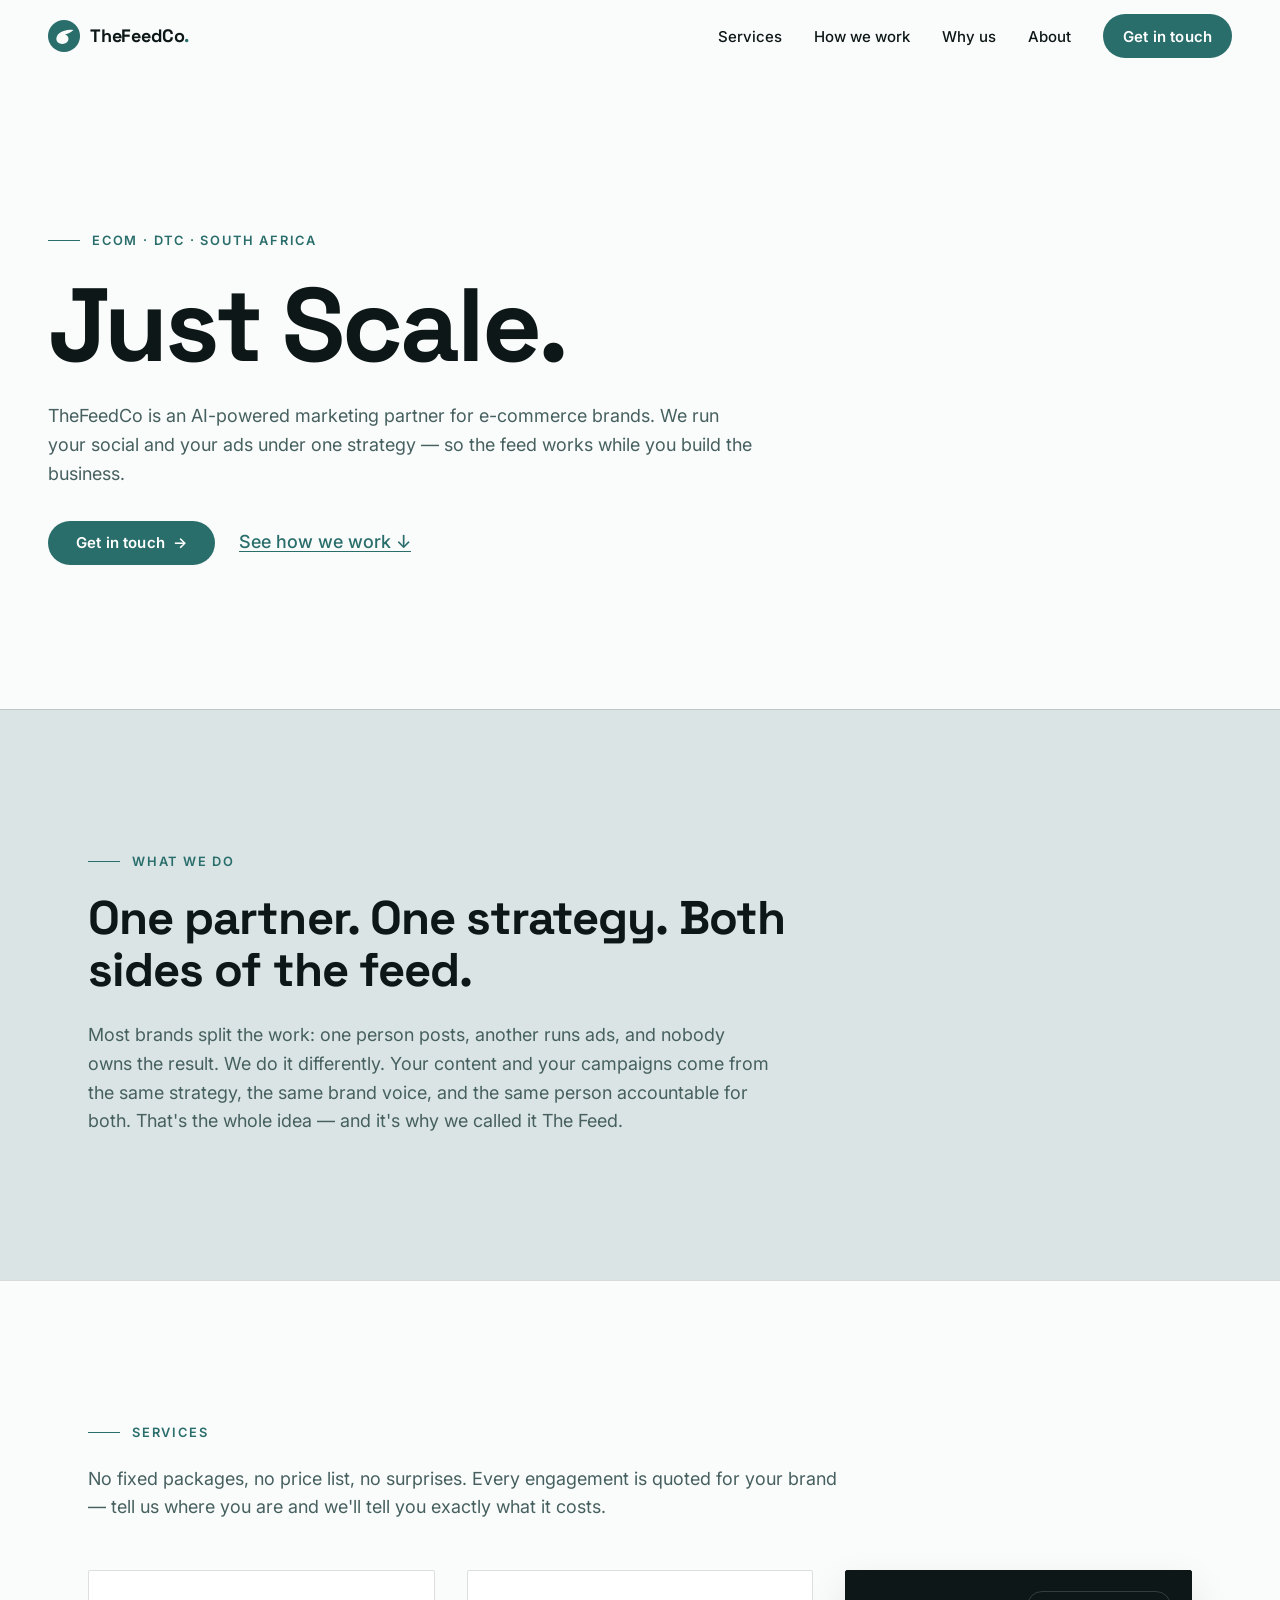
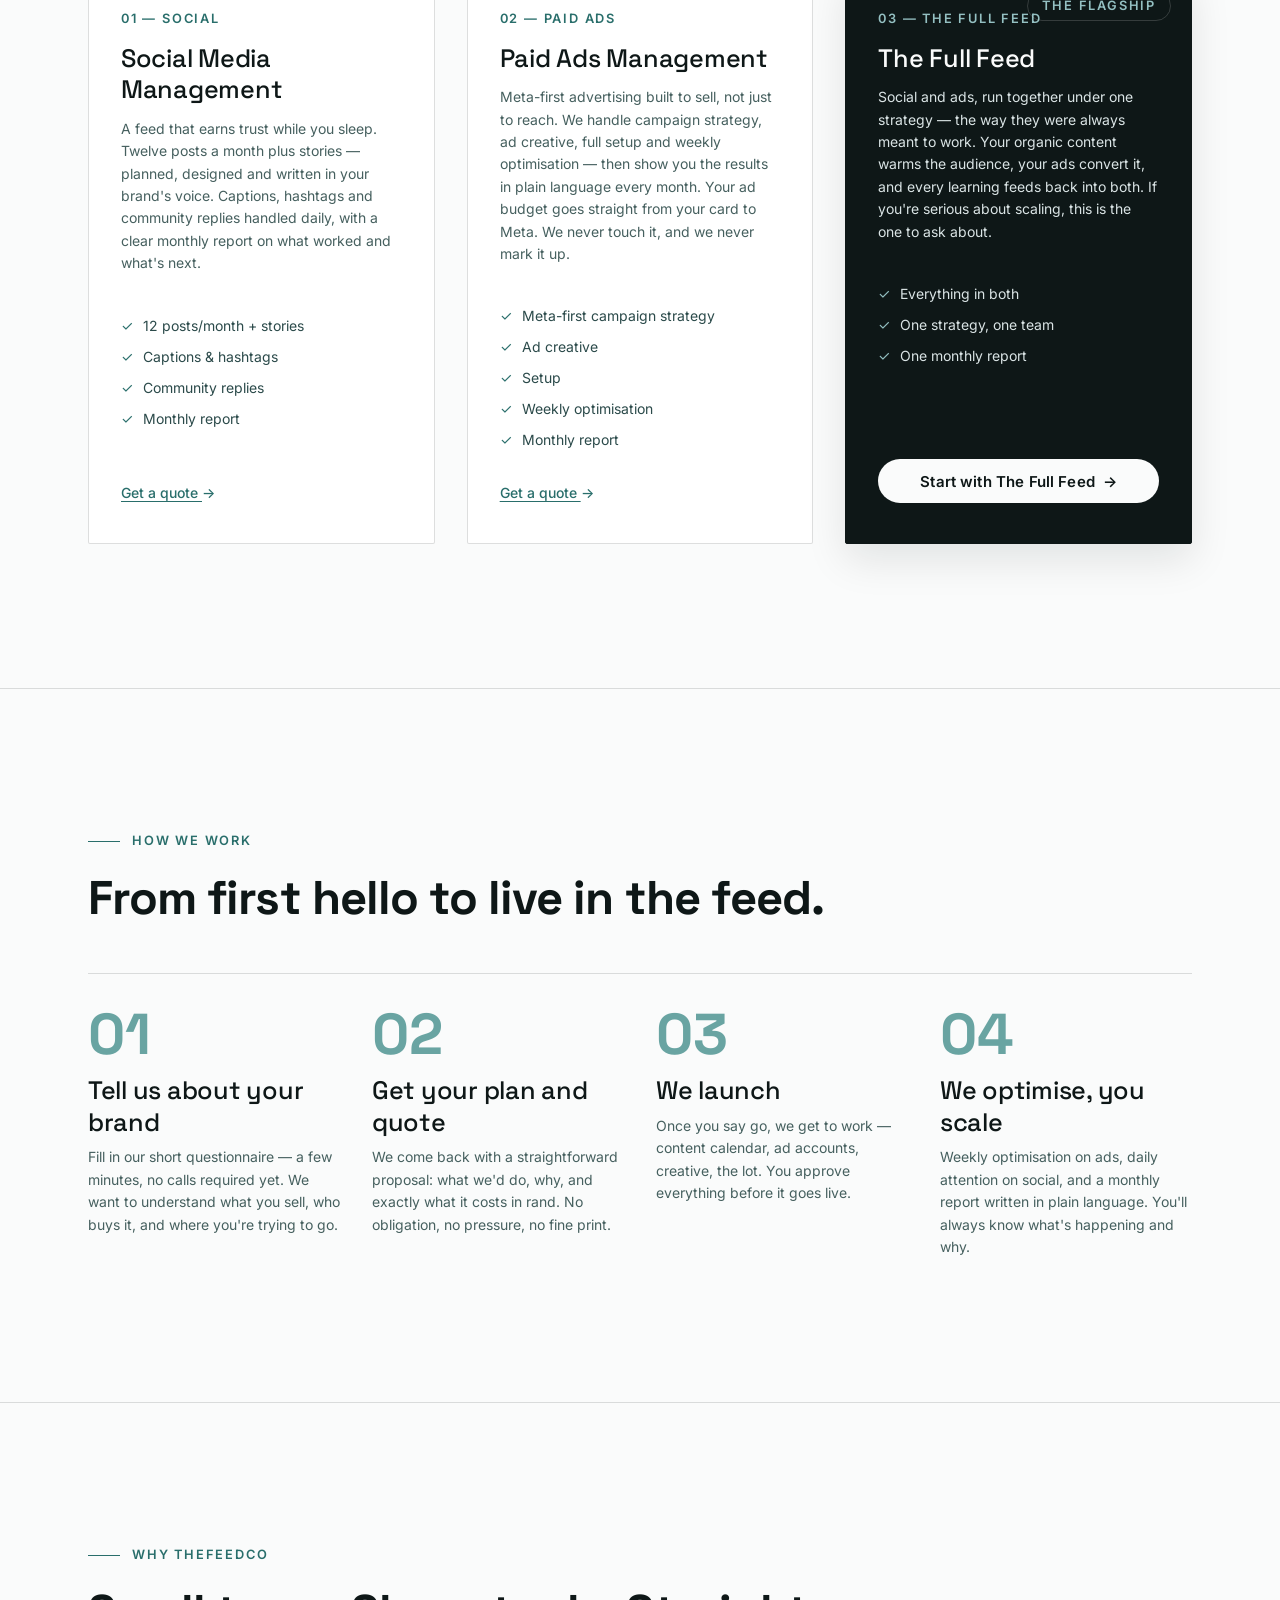
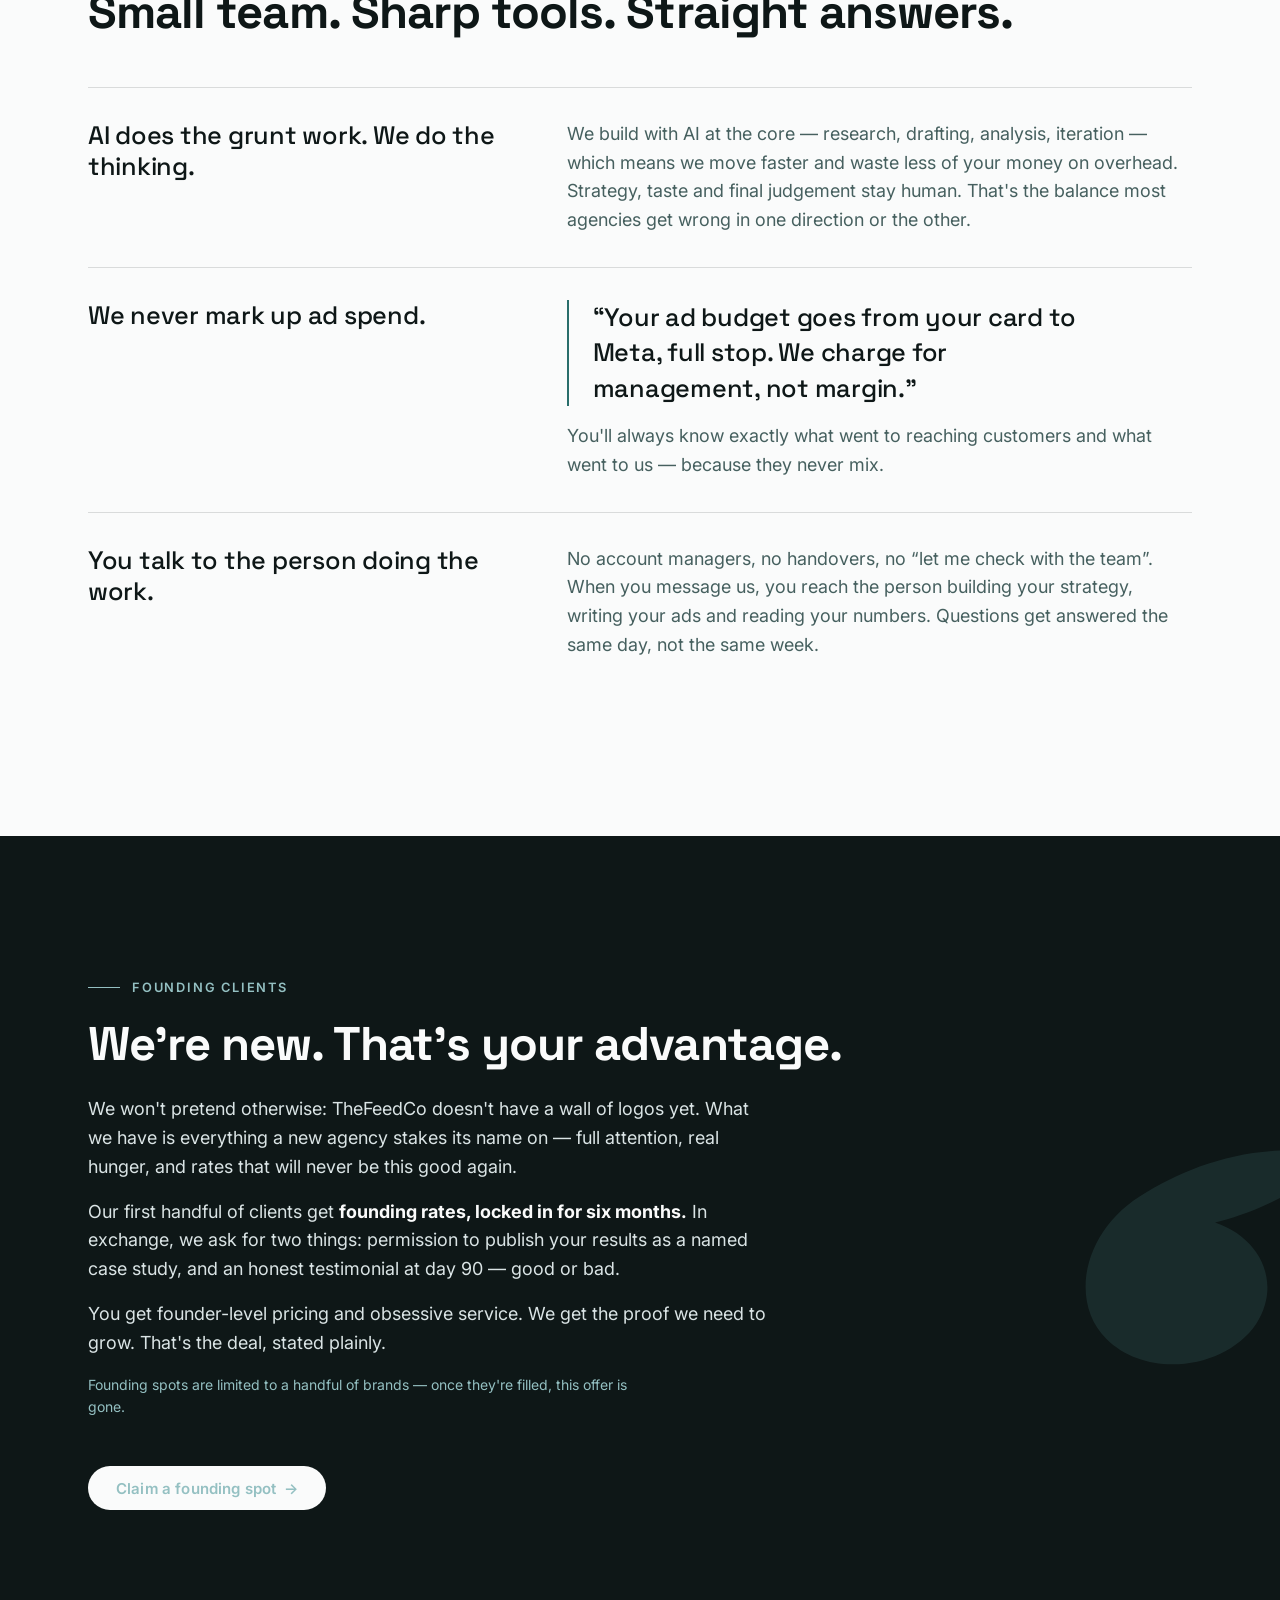
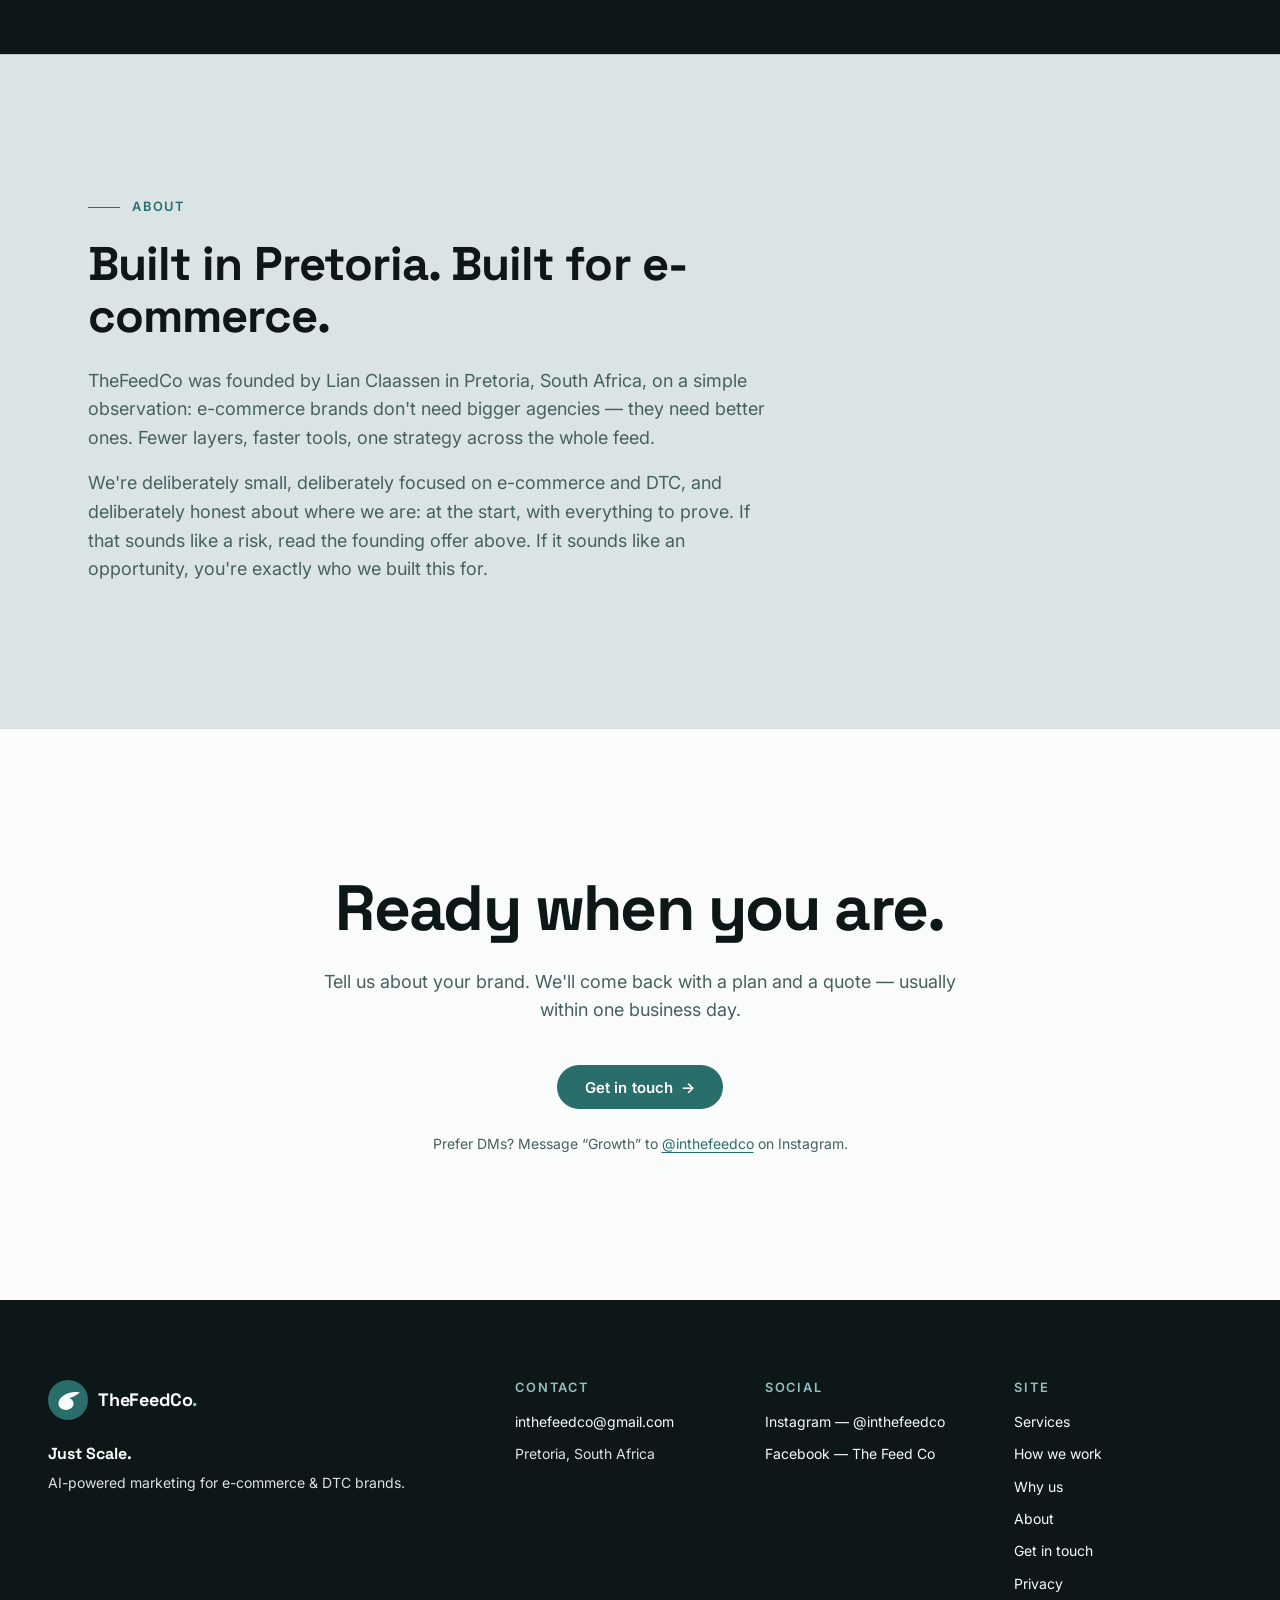
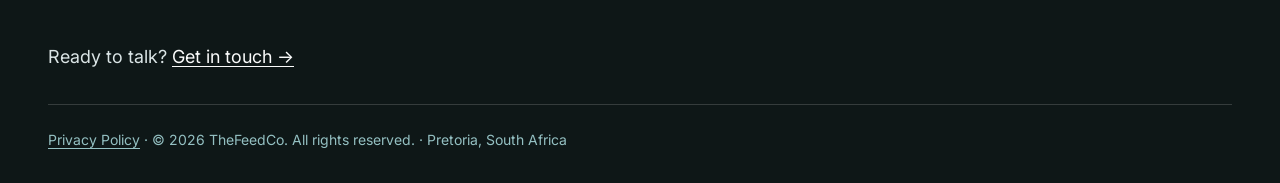
==== index.html @ bce1aed3 "TheFeedCo agency website — initial launch Static site for inthefeedco.com: home, get-in-touch questi" ====
<!DOCTYPE html>
<html lang="en" class="no-js">
<head>
  <meta charset="utf-8">
  <meta name="viewport" content="width=device-width, initial-scale=1">
  <script>document.documentElement.className = document.documentElement.className.replace('no-js', 'js');</script>
  <title>TheFeedCo. — AI-Powered Marketing for E-commerce Brands | Pretoria</title>
  <meta name="description" content="TheFeedCo runs social media and Meta ads for e-commerce and DTC brands, under one strategy. No ad-spend markups, ever. Based in Pretoria, South Africa.">
  <link rel="canonical" href="https://inthefeedco.com/">
  <meta property="og:type" content="website">
  <meta property="og:site_name" content="TheFeedCo.">
  <meta property="og:title" content="TheFeedCo. — AI-Powered Marketing for E-commerce Brands | Pretoria">
  <meta property="og:description" content="TheFeedCo runs social media and Meta ads for e-commerce and DTC brands, under one strategy. No ad-spend markups, ever. Based in Pretoria, South Africa.">
  <meta property="og:url" content="https://inthefeedco.com/">
  <meta name="twitter:card" content="summary">
  <meta name="twitter:title" content="TheFeedCo. — AI-Powered Marketing for E-commerce Brands | Pretoria">
  <meta name="twitter:description" content="TheFeedCo runs social media and Meta ads for e-commerce and DTC brands, under one strategy. No ad-spend markups, ever. Based in Pretoria, South Africa.">
  <meta name="theme-color" content="#296e6b">
  <link rel="icon" type="image/svg+xml" href="./assets/favicon.svg">
  <link rel="preconnect" href="https://fonts.googleapis.com">
  <link rel="preconnect" href="https://fonts.gstatic.com" crossorigin>
  <link href="https://fonts.googleapis.com/css2?family=Inter:wght@400;500;600&family=Space+Grotesk:wght@500;700&display=swap" rel="stylesheet">
  <link rel="stylesheet" href="./styles.css">
  <script src="./script.js" defer></script>
  <script type="application/ld+json">
  {
    "@context": "https://schema.org",
    "@type": "Organization",
    "name": "TheFeedCo",
    "url": "https://inthefeedco.com/",
    "email": "inthefeedco@gmail.com",
    "logo": "https://inthefeedco.com/assets/logo.svg",
    "sameAs": [
      "https://instagram.com/inthefeedco",
      "https://www.facebook.com/profile.php?id=61591330331668"
    ],
    "address": {
      "@type": "PostalAddress",
      "addressLocality": "Pretoria",
      "addressCountry": "ZA"
    }
  }
  </script>
</head>
<body>
  <a class="skip-link" href="#main">Skip to content</a>

  <header class="site-header">
    <div class="container-wide nav-inner">
      <a class="logo-lockup" href="./index.html" aria-label="TheFeedCo. — home">
        <svg class="logo-mark" width="32" height="32" viewBox="0 0 64 64"
             xmlns="http://www.w3.org/2000/svg" role="img" aria-label="TheFeedCo logo">
          <circle cx="32" cy="32" r="32" fill="#296e6b"/>
          <path fill="#fafbfb" d="M24 25.5
            C31 21.1 40 18 51 20
            C44 26 38 28 34 29
            C40 31 43 37 39.5 42.5
            C35.5 48.5 25 50 19.5 44.5
            C14.5 39.5 16.5 30.2 24 25.5 Z"/>
        </svg>
        <span class="logo-word">TheFeedCo<span class="logo-dot">.</span></span>
      </a>
      <nav class="site-nav" aria-label="Primary">
        <ul class="nav-links">
          <li><a href="#services">Services</a></li>
          <li><a href="#how-we-work">How we work</a></li>
          <li><a href="#why-us">Why us</a></li>
          <li><a href="#about">About</a></li>
        </ul>
        <a class="btn btn--primary btn--sm nav-cta" href="./get-in-touch.html">Get in touch</a>
        <button class="nav-toggle" type="button" aria-expanded="false" aria-controls="mobile-menu" aria-label="Open menu">
          <span class="nav-toggle-bar"></span>
          <span class="nav-toggle-bar"></span>
        </button>
      </nav>
    </div>
  </header>

  <div class="mobile-menu" id="mobile-menu" hidden>
    <div class="menu-top">
      <a class="logo-lockup" href="./index.html" aria-label="TheFeedCo. — home">
        <svg class="logo-mark" width="32" height="32" viewBox="0 0 64 64" xmlns="http://www.w3.org/2000/svg" aria-hidden="true" focusable="false">
          <circle cx="32" cy="32" r="32" fill="#296e6b"/>
          <path fill="#fafbfb" d="M24 25.5 C31 21.1 40 18 51 20 C44 26 38 28 34 29 C40 31 43 37 39.5 42.5 C35.5 48.5 25 50 19.5 44.5 C14.5 39.5 16.5 30.2 24 25.5 Z"/>
        </svg>
        <span class="logo-word">TheFeedCo<span class="logo-dot">.</span></span>
      </a>
      <button class="menu-close" type="button" aria-label="Close menu">
        <svg viewBox="0 0 20 20" xmlns="http://www.w3.org/2000/svg" aria-hidden="true" focusable="false">
          <path d="M2 2 L18 18 M18 2 L2 18" stroke="currentColor" stroke-width="1.5" fill="none"/>
        </svg>
      </button>
    </div>
    <ul class="mobile-links">
      <li style="--i:0"><a href="#services">Services</a></li>
      <li style="--i:1"><a href="#how-we-work">How we work</a></li>
      <li style="--i:2"><a href="#why-us">Why us</a></li>
      <li style="--i:3"><a href="#about">About</a></li>
    </ul>
    <a class="btn btn--primary" href="./get-in-touch.html">Get in touch</a>
  </div>

  <main id="main">

    <!-- 1. Hero -->
    <section class="hero">
      <div class="container-wide">
        <p class="label hero-item" style="--i:0">Ecom &middot; DTC &middot; South Africa</p>
        <h1 class="display hero-item" style="--i:1">Just Scale.</h1>
        <p class="hero-sub hero-item" style="--i:2">TheFeedCo is an AI-powered marketing partner for e-commerce brands. We run your social and your ads under one strategy — so the feed works while you build the business.</p>
        <div class="hero-cta hero-item" style="--i:3">
          <a class="btn btn--primary" href="./get-in-touch.html">Get in touch <span class="btn-arrow" aria-hidden="true">→</span></a>
          <a class="hero-secondary" href="#how-we-work">See how we work ↓</a>
        </div>
      </div>
    </section>

    <!-- 2. What we do -->
    <section class="section section--tint" id="what-we-do">
      <div class="container">
        <div class="narrow reveal">
          <p class="label">What we do</p>
          <h2>One partner. One strategy. Both sides of the feed.</h2>
          <p class="section-lede">Most brands split the work: one person posts, another runs ads, and nobody owns the result. We do it differently. Your content and your campaigns come from the same strategy, the same brand voice, and the same person accountable for both. That's the whole idea — and it's why we called it The Feed.</p>
        </div>
      </div>
    </section>

    <!-- 3. Services -->
    <section class="section" id="services">
      <div class="container">
        <div class="reveal">
          <p class="label">Services</p>
          <h2 class="visually-hidden">Services</h2>
          <p class="section-lede narrow">No fixed packages, no price list, no surprises. Every engagement is quoted for your brand — tell us where you are and we'll tell you exactly what it costs.</p>
        </div>
        <div class="cards">
          <article class="card reveal" style="--i:0">
            <p class="card-index">01 — Social</p>
            <h3>Social Media Management</h3>
            <p class="card-body">A feed that earns trust while you sleep. Twelve posts a month plus stories — planned, designed and written in your brand's voice. Captions, hashtags and community replies handled daily, with a clear monthly report on what worked and what's next.</p>
            <ul class="card-list">
              <li>12 posts/month + stories</li>
              <li>Captions &amp; hashtags</li>
              <li>Community replies</li>
              <li>Monthly report</li>
            </ul>
            <a class="card-link" href="./get-in-touch.html">Get a quote <span class="btn-arrow" aria-hidden="true">→</span></a>
          </article>

          <article class="card reveal" style="--i:1">
            <p class="card-index">02 — Paid Ads</p>
            <h3>Paid Ads Management</h3>
            <p class="card-body">Meta-first advertising built to sell, not just to reach. We handle campaign strategy, ad creative, full setup and weekly optimisation — then show you the results in plain language every month. Your ad budget goes straight from your card to Meta. We never touch it, and we never mark it up.</p>
            <ul class="card-list">
              <li>Meta-first campaign strategy</li>
              <li>Ad creative</li>
              <li>Setup</li>
              <li>Weekly optimisation</li>
              <li>Monthly report</li>
            </ul>
            <a class="card-link" href="./get-in-touch.html">Get a quote <span class="btn-arrow" aria-hidden="true">→</span></a>
          </article>

          <article class="card card--flagship reveal" style="--i:2">
            <p class="card-tag">The Flagship</p>
            <p class="card-index">03 — The Full Feed</p>
            <h3>The Full Feed</h3>
            <p class="card-body">Social and ads, run together under one strategy — the way they were always meant to work. Your organic content warms the audience, your ads convert it, and every learning feeds back into both. If you're serious about scaling, this is the one to ask about.</p>
            <ul class="card-list">
              <li>Everything in both</li>
              <li>One strategy, one team</li>
              <li>One monthly report</li>
            </ul>
            <a class="btn btn--on-dark" href="./get-in-touch.html">Start with The Full Feed <span class="btn-arrow" aria-hidden="true">→</span></a>
          </article>
        </div>
      </div>
    </section>

    <!-- 4. How we work -->
    <section class="section" id="how-we-work">
      <div class="container">
        <div class="reveal">
          <p class="label">How we work</p>
          <h2>From first hello to live in the feed.</h2>
        </div>
        <div class="steps">
          <div class="step reveal" style="--i:0">
            <p class="step-num" aria-hidden="true">01</p>
            <h3>Tell us about your brand</h3>
            <p>Fill in our short questionnaire — a few minutes, no calls required yet. We want to understand what you sell, who buys it, and where you're trying to go.</p>
          </div>
          <div class="step reveal" style="--i:1">
            <p class="step-num" aria-hidden="true">02</p>
            <h3>Get your plan and quote</h3>
            <p>We come back with a straightforward proposal: what we'd do, why, and exactly what it costs in rand. No obligation, no pressure, no fine print.</p>
          </div>
          <div class="step reveal" style="--i:2">
            <p class="step-num" aria-hidden="true">03</p>
            <h3>We launch</h3>
            <p>Once you say go, we get to work — content calendar, ad accounts, creative, the lot. You approve everything before it goes live.</p>
          </div>
          <div class="step reveal" style="--i:3">
            <p class="step-num" aria-hidden="true">04</p>
            <h3>We optimise, you scale</h3>
            <p>Weekly optimisation on ads, daily attention on social, and a monthly report written in plain language. You'll always know what's happening and why.</p>
          </div>
        </div>
      </div>
    </section>

    <!-- 5. Why us -->
    <section class="section" id="why-us">
      <div class="container">
        <div class="reveal">
          <p class="label">Why TheFeedCo</p>
          <h2>Small team. Sharp tools. Straight answers.</h2>
        </div>
        <div class="why-rows">
          <div class="why-row reveal">
            <h3>AI does the grunt work. We do the thinking.</h3>
            <div class="why-copy">
              <p>We build with AI at the core — research, drafting, analysis, iteration — which means we move faster and waste less of your money on overhead. Strategy, taste and final judgement stay human. That's the balance most agencies get wrong in one direction or the other.</p>
            </div>
          </div>
          <div class="why-row reveal">
            <h3>We never mark up ad spend.</h3>
            <div class="why-copy">
              <blockquote class="pledge">&ldquo;Your ad budget goes from your card to Meta, full stop. We charge for management, not margin.&rdquo;</blockquote>
              <p>You'll always know exactly what went to reaching customers and what went to us — because they never mix.</p>
            </div>
          </div>
          <div class="why-row reveal">
            <h3>You talk to the person doing the work.</h3>
            <div class="why-copy">
              <p>No account managers, no handovers, no &ldquo;let me check with the team&rdquo;. When you message us, you reach the person building your strategy, writing your ads and reading your numbers. Questions get answered the same day, not the same week.</p>
            </div>
          </div>
        </div>
      </div>
    </section>

    <!-- 6. Founding-client offer -->
    <section class="section section--dark offer" id="offer">
      <svg class="offer-blob" viewBox="0 0 64 64" xmlns="http://www.w3.org/2000/svg" aria-hidden="true" focusable="false">
        <path fill="#2b4a4a" d="M24 25.5 C31 21.1 40 18 51 20 C44 26 38 28 34 29 C40 31 43 37 39.5 42.5 C35.5 48.5 25 50 19.5 44.5 C14.5 39.5 16.5 30.2 24 25.5 Z"/>
      </svg>
      <div class="container offer-inner">
        <div class="narrow reveal">
          <p class="label">Founding clients</p>
          <h2>We're new. That's your advantage.</h2>
          <p>We won't pretend otherwise: TheFeedCo doesn't have a wall of logos yet. What we have is everything a new agency stakes its name on — full attention, real hunger, and rates that will never be this good again.</p>
          <p>Our first handful of clients get <strong>founding rates, locked in for six months.</strong> In exchange, we ask for two things: permission to publish your results as a named case study, and an honest testimonial at day 90 — good or bad.</p>
          <p>You get founder-level pricing and obsessive service. We get the proof we need to grow. That's the deal, stated plainly.</p>
          <p class="offer-small">Founding spots are limited to a handful of brands — once they're filled, this offer is gone.</p>
          <a class="btn btn--on-dark" href="./get-in-touch.html">Claim a founding spot <span class="btn-arrow" aria-hidden="true">→</span></a>
        </div>
      </div>
    </section>

    <!-- 7. About -->
    <section class="section section--tint" id="about">
      <div class="container">
        <div class="narrow reveal">
          <p class="label">About</p>
          <h2>Built in Pretoria. Built for e-commerce.</h2>
          <p class="section-lede">TheFeedCo was founded by Lian Claassen in Pretoria, South Africa, on a simple observation: e-commerce brands don't need bigger agencies — they need better ones. Fewer layers, faster tools, one strategy across the whole feed.</p>
          <p class="section-lede">We're deliberately small, deliberately focused on e-commerce and DTC, and deliberately honest about where we are: at the start, with everything to prove. If that sounds like a risk, read the founding offer above. If it sounds like an opportunity, you're exactly who we built this for.</p>
        </div>
      </div>
    </section>

    <!-- 8. Final CTA -->
    <section class="section final-cta">
      <div class="container reveal">
        <h2>Ready when you are.</h2>
        <p class="section-lede">Tell us about your brand. We'll come back with a plan and a quote — usually within one business day.</p>
        <a class="btn btn--primary" href="./get-in-touch.html">Get in touch <span class="btn-arrow" aria-hidden="true">→</span></a>
        <p class="alt-line">Prefer DMs? Message &ldquo;Growth&rdquo; to <a href="https://instagram.com/inthefeedco" rel="noopener">@inthefeedco</a> on Instagram.</p>
      </div>
    </section>

  </main>

  <!-- 9. Footer -->
  <footer class="site-footer">
    <div class="container-wide">
      <div class="footer-grid">
        <div>
          <a class="logo-lockup" href="./index.html" aria-label="TheFeedCo. — home">
            <svg class="logo-mark" width="40" height="40" viewBox="0 0 64 64" xmlns="http://www.w3.org/2000/svg" aria-hidden="true" focusable="false">
              <circle cx="32" cy="32" r="32" fill="#296e6b"/>
              <path fill="#fafbfb" d="M24 25.5 C31 21.1 40 18 51 20 C44 26 38 28 34 29 C40 31 43 37 39.5 42.5 C35.5 48.5 25 50 19.5 44.5 C14.5 39.5 16.5 30.2 24 25.5 Z"/>
            </svg>
            <span class="logo-word">TheFeedCo<span class="logo-dot">.</span></span>
          </a>
          <p class="footer-tagline">Just Scale.</p>
          <p class="footer-line">AI-powered marketing for e-commerce &amp; DTC brands.</p>
        </div>
        <div>
          <h2 class="footer-heading">Contact</h2>
          <ul>
            <li><a href="mailto:inthefeedco@gmail.com">inthefeedco@gmail.com</a></li>
            <li>Pretoria, South Africa</li>
          </ul>
        </div>
        <div>
          <h2 class="footer-heading">Social</h2>
          <ul>
            <li><a href="https://instagram.com/inthefeedco" rel="noopener" aria-label="TheFeedCo on Instagram — @inthefeedco">Instagram — @inthefeedco</a></li>
            <li><a href="https://www.facebook.com/profile.php?id=61591330331668" rel="noopener" aria-label="TheFeedCo on Facebook — The Feed Co">Facebook — The Feed Co</a></li>
          </ul>
        </div>
        <div>
          <h2 class="footer-heading">Site</h2>
          <ul>
            <li><a href="./index.html#services">Services</a></li>
            <li><a href="./index.html#how-we-work">How we work</a></li>
            <li><a href="./index.html#why-us">Why us</a></li>
            <li><a href="./index.html#about">About</a></li>
            <li><a href="./get-in-touch.html">Get in touch</a></li>
            <li><a href="./privacy.html">Privacy</a></li>
          </ul>
        </div>
      </div>
      <p class="footer-cta">Ready to talk? <a href="./get-in-touch.html">Get in touch →</a></p>
      <div class="footer-bottom">
        <p><a href="./privacy.html">Privacy Policy</a> &middot; © 2026 TheFeedCo. All rights reserved. &middot; Pretoria, South Africa</p>
      </div>
    </div>
  </footer>
</body>
</html>
---- styles.css ----
/* ==========================================================================
   TheFeedCo. — styles.css
   Design system v1.0 — https://inthefeedco.com
   ========================================================================== */

/* ---------- Tokens ---------- */
:root {
  /* Ink & surfaces (teal-tinted neutrals) */
  --ink:        #0e1717;
  --ink-soft:   #2b4a4a;
  --muted:      #46605f;
  --bg:         #fafbfb;
  --bg-tint:    #dae4e5;
  --surface:    #ffffff;

  /* Teal accent ramp */
  --teal-600:   #296e6b;
  --teal-700:   #1f5a57;
  --teal-400:   #69a4a2;   /* decorative only on light */
  --teal-300:   #94c0c2;   /* text accent on dark only */

  /* Lines & feedback */
  --line:       rgba(14, 23, 23, 0.14);
  --line-dark:  rgba(250, 251, 251, 0.16);
  --error:      #b3261e;
  --focus-ring: rgba(41, 110, 107, 0.18);

  /* Fluid type scale */
  --fs-display: clamp(2.75rem, 1.4rem + 6.75vw, 6.5rem);
  --fs-h1:      clamp(2.25rem, 1.5rem + 3.33vw, 4rem);
  --fs-h2:      clamp(1.75rem, 1.35rem + 2vw, 3rem);
  --fs-h3:      clamp(1.25rem, 1.14rem + 0.55vw, 1.625rem);
  --fs-body:    clamp(1rem, 0.955rem + 0.22vw, 1.125rem);
  --fs-small:   clamp(0.8125rem, 0.7875rem + 0.125vw, 0.875rem);
  --fs-label:   clamp(0.6875rem, 0.65rem + 0.19vw, 0.8125rem);

  /* Spacing */
  --space-1: 0.25rem;  --space-2: 0.5rem;  --space-3: 0.75rem;
  --space-4: 1rem;     --space-6: 1.5rem;  --space-8: 2rem;
  --space-12: 3rem;    --space-16: 4rem;   --space-24: 6rem;  --space-32: 8rem;
  --section-pad: clamp(4.5rem, 3rem + 8vw, 9rem);
  --gutter: clamp(1.25rem, 4vw, 3rem);

  /* Radii & shadows */
  --radius-sm: 2px;
  --radius-pill: 999px;
  --shadow-soft: 0 8px 24px rgba(14, 23, 23, 0.06);
  --shadow-lift: 0 16px 40px rgba(14, 23, 23, 0.10);

  --font-display: "Space Grotesk", "Arial Black", sans-serif;
  --font-body: "Inter", "Helvetica Neue", Arial, sans-serif;
}

/* ---------- Base ---------- */
*, *::before, *::after { box-sizing: border-box; }

html {
  scroll-behavior: smooth;
  scroll-padding-top: 88px;
  -webkit-text-size-adjust: 100%;
}

body {
  margin: 0;
  font-family: var(--font-body);
  font-size: var(--fs-body);
  line-height: 1.6;
  color: var(--ink);
  background: var(--bg);
  -webkit-font-smoothing: antialiased;
  overflow-x: hidden; /* belt-and-braces: no body horizontal scroll */
}

main { display: block; }
img, svg { max-width: 100%; }
[hidden] { display: none !important; }

h1, h2, h3 { margin: 0 0 var(--space-6); font-family: var(--font-display); }
h1 { font-size: var(--fs-h1); font-weight: 700; line-height: 1.05; letter-spacing: -0.025em; }
h2 { font-size: var(--fs-h2); font-weight: 700; line-height: 1.1;  letter-spacing: -0.02em; }
h3 { font-size: var(--fs-h3); font-weight: 500; line-height: 1.25; letter-spacing: -0.01em; }

.display {
  font-family: var(--font-display);
  font-weight: 700;
  font-size: var(--fs-display);
  line-height: 1.02;
  letter-spacing: -0.03em;
  text-wrap: balance;
  margin: 0 0 var(--space-6);
}

p { margin: 0 0 var(--space-4); max-width: 62ch; }
p:last-child { margin-bottom: 0; }

a { color: var(--teal-600); text-decoration: underline; text-underline-offset: 3px; transition: color 180ms ease-out; }
a:hover { color: var(--teal-700); }

:focus-visible { outline: 2px solid var(--teal-600); outline-offset: 3px; }
.section--dark :focus-visible,
.site-footer :focus-visible,
.mobile-menu :focus-visible,
.card--flagship :focus-visible { outline-color: #fafbfb; }

.small { font-size: var(--fs-small); line-height: 1.5; }
.muted { color: var(--muted); }

.visually-hidden {
  position: absolute !important;
  width: 1px; height: 1px;
  margin: -1px; padding: 0; border: 0;
  clip: rect(0 0 0 0); clip-path: inset(50%);
  overflow: hidden; white-space: nowrap;
}

.skip-link {
  position: absolute;
  top: -100%; left: var(--gutter);
  z-index: 300;
  padding: 0.625rem 1.25rem;
  background: var(--ink);
  color: #fafbfb;
  border-radius: 0 0 var(--radius-sm) var(--radius-sm);
  text-decoration: none;
  font: 600 var(--fs-small) var(--font-body);
}
.skip-link:focus { top: 0; color: #fafbfb; }

/* ---------- Layout ---------- */
.container       { max-width: 1200px; margin-inline: auto; padding-inline: var(--gutter); }
.container-wide  { max-width: 1360px; margin-inline: auto; padding-inline: var(--gutter); }
.narrow          { max-width: 48rem; }

.section { padding-block: var(--section-pad); border-top: 1px solid var(--line); }
.section--tint { background: var(--bg-tint); }
.section--dark { background: var(--ink); color: #dae4e5; border-top: none; }
.section--dark h1, .section--dark h2, .section--dark h3 { color: #fafbfb; }
.section--dark a { color: var(--teal-300); }
.section--dark a:hover { color: #fafbfb; }
.section--dark strong { color: #fafbfb; }

.section-lede { color: var(--muted); }

/* ---------- Section label (eyebrow) ---------- */
.label {
  display: flex;
  align-items: center;
  gap: 12px;
  margin: 0 0 var(--space-6);
  font: 600 var(--fs-label)/1.2 var(--font-body);
  letter-spacing: 0.14em;
  text-transform: uppercase;
  color: var(--teal-600);
  max-width: none;
}
.label::before { content: ""; display: inline-block; width: 32px; height: 1px; background: currentColor; flex: none; }
.section--dark .label, .mobile-menu .label { color: var(--teal-300); }

/* ---------- Buttons ---------- */
.btn {
  display: inline-flex;
  align-items: center;
  justify-content: center;
  gap: 0.5rem;
  min-height: 44px;
  padding: 0.875rem 1.75rem;
  border: 0;
  border-radius: var(--radius-pill);
  font: 600 0.9375rem/1 var(--font-body);
  letter-spacing: 0.01em;
  text-decoration: none;
  cursor: pointer;
  transition: background-color 180ms ease-out, color 180ms ease-out,
              border-color 180ms ease-out, transform 180ms ease-out;
}
.btn--sm { padding: 0.625rem 1.25rem; }
.btn:active { transform: translateY(0); }

.btn--primary { background: var(--teal-600); color: #ffffff; }
.btn--primary:hover { background: var(--teal-700); color: #ffffff; transform: translateY(-1px); }

.btn--secondary { background: transparent; color: var(--ink); border: 1.5px solid currentColor; }
.btn--secondary:hover { background: var(--ink); color: var(--bg); }
.section--dark .btn--secondary, .site-footer .btn--secondary { color: #fafbfb; }
.section--dark .btn--secondary:hover { background: #fafbfb; color: var(--ink); }

.btn--on-dark { background: var(--bg); color: var(--ink); }
.btn--on-dark:hover { background: var(--teal-300); color: var(--ink); transform: translateY(-1px); }

.btn-arrow { display: inline-block; transition: transform 180ms ease-out; }
.btn:hover .btn-arrow, .card-link:hover .btn-arrow { transform: translateX(3px); }

/* ---------- Logo lockup ---------- */
.logo-lockup {
  display: inline-flex;
  align-items: center;
  gap: 10px;
  color: var(--ink);
  text-decoration: none;
}
.logo-lockup:hover { color: var(--ink); }
.logo-mark { flex: none; }
.logo-word { font: 700 1.125rem/1 var(--font-display); letter-spacing: -0.01em; white-space: nowrap; }
.logo-dot { color: var(--teal-600); }
.site-footer .logo-lockup, .mobile-menu .logo-lockup { color: #fafbfb; }
.site-footer .logo-lockup:hover, .mobile-menu .logo-lockup:hover { color: #fafbfb; }
.site-footer .logo-dot, .mobile-menu .logo-dot { color: var(--teal-300); }

/* ---------- Header / nav ---------- */
.site-header {
  position: sticky;
  top: 0;
  z-index: 100;
  background: rgba(250, 251, 251, 0.85);
  -webkit-backdrop-filter: blur(12px);
  backdrop-filter: blur(12px);
  border-bottom: 1px solid transparent;
  transition: border-color 180ms ease-out, box-shadow 180ms ease-out;
}
.site-header.is-scrolled { border-bottom-color: var(--line); box-shadow: var(--shadow-soft); }

.nav-inner {
  display: flex;
  align-items: center;
  justify-content: space-between;
  gap: var(--space-4);
  height: 72px;
}

.site-nav { display: flex; align-items: center; gap: 2rem; }
.nav-links { display: flex; align-items: center; gap: 2rem; list-style: none; margin: 0; padding: 0; }
.nav-links a {
  font: 500 0.9375rem/1 var(--font-body);
  color: var(--ink);
  text-decoration: none;
  transition: color 180ms ease-out;
}
.nav-links a:hover { color: var(--teal-600); }
.nav-back {
  font: 500 0.9375rem/1 var(--font-body);
  color: var(--ink);
  text-decoration: underline;
  text-underline-offset: 3px;
}
.nav-back:hover { color: var(--teal-600); }

.nav-toggle {
  display: none;
  flex-direction: column;
  align-items: center;
  justify-content: center;
  gap: 6px;
  width: 44px;
  height: 44px;
  padding: 0;
  background: none;
  border: 0;
  cursor: pointer;
}
.nav-toggle-bar { width: 22px; height: 1.5px; background: var(--ink); }

@media (max-width: 767px) {
  .nav-inner { height: 60px; }
  /* JS available: collapse links behind the hamburger */
  .js .nav-links, .js .nav-cta { display: none; }
  .js .nav-toggle { display: inline-flex; }
  /* No JS: keep links visible and usable */
  .no-js .site-nav { flex-wrap: wrap; gap: 0.75rem 1rem; justify-content: flex-end; }
  .no-js .nav-links { gap: 1rem; flex-wrap: wrap; }
  .no-js .nav-inner { height: auto; min-height: 60px; padding-block: 0.75rem; }
}

/* ---------- Mobile menu overlay ---------- */
.mobile-menu {
  position: fixed;
  inset: 0;
  z-index: 200;
  display: flex;
  flex-direction: column;
  padding: 0 var(--gutter) var(--gutter);
  background: var(--ink);
  opacity: 0;
  transition: opacity 220ms ease-out;
}
.mobile-menu.is-open { opacity: 1; }
.menu-top { display: flex; align-items: center; justify-content: space-between; height: 60px; }
.menu-close {
  display: inline-flex;
  align-items: center;
  justify-content: center;
  width: 44px;
  height: 44px;
  padding: 0;
  background: none;
  border: 0;
  cursor: pointer;
  color: #fafbfb;
}
.menu-close svg { width: 20px; height: 20px; }

.mobile-links {
  list-style: none;
  margin: auto 0;
  padding: 0;
  display: flex;
  flex-direction: column;
  gap: var(--space-6);
}
.mobile-links li {
  opacity: 0;
  transform: translateY(24px);
  transition: opacity 600ms cubic-bezier(0.22, 1, 0.36, 1),
              transform 600ms cubic-bezier(0.22, 1, 0.36, 1);
  transition-delay: calc(var(--i, 0) * 90ms);
}
.mobile-menu.is-open .mobile-links li { opacity: 1; transform: none; }
.mobile-links a {
  font: 500 var(--fs-h2)/1.1 var(--font-display);
  letter-spacing: -0.02em;
  color: #fafbfb;
  text-decoration: none;
}
.mobile-links a:hover { color: var(--teal-300); }
.mobile-menu .btn { width: 100%; }
body.menu-open { overflow: hidden; }

/* ---------- Hero ---------- */
.hero { padding-block: clamp(5rem, 4rem + 8vw, 10rem) var(--section-pad); }
.hero-sub { color: var(--muted); max-width: 44rem; margin-top: var(--space-4); }
.hero-cta { display: flex; align-items: center; flex-wrap: wrap; gap: var(--space-6); margin-top: var(--space-8); }
.hero-secondary { font-weight: 500; }

/* Hero load sequence (JS only) */
.js .hero-item {
  opacity: 0;
  transform: translateY(24px);
  transition: opacity 600ms cubic-bezier(0.22, 1, 0.36, 1),
              transform 600ms cubic-bezier(0.22, 1, 0.36, 1);
  transition-delay: calc(var(--i, 0) * 80ms);
}
.js .hero-item.is-visible { opacity: 1; transform: none; }

/* ---------- Scroll reveal ---------- */
.js .reveal {
  opacity: 0;
  transform: translateY(24px);
  transition: opacity 600ms cubic-bezier(0.22, 1, 0.36, 1),
              transform 600ms cubic-bezier(0.22, 1, 0.36, 1);
  transition-delay: calc(var(--i, 0) * 90ms);
}
.js .reveal.is-visible { opacity: 1; transform: none; }

/* ---------- Service cards ---------- */
.cards { display: grid; gap: 2rem; margin-top: var(--space-12); }
@media (min-width: 1024px) { .cards { grid-template-columns: repeat(3, 1fr); } }

.card {
  position: relative;
  display: flex;
  flex-direction: column;
  padding: 2.5rem 2rem;
  background: var(--surface);
  border: 1px solid var(--line);
  border-radius: var(--radius-sm);
  transition: border-color 220ms ease-out, box-shadow 220ms ease-out, transform 220ms ease-out;
}
.card:hover { border-color: var(--teal-600); box-shadow: var(--shadow-soft); transform: translateY(-4px); }

.card-index {
  margin: 0 0 var(--space-4);
  font: 600 var(--fs-label)/1.2 var(--font-body);
  letter-spacing: 0.14em;
  text-transform: uppercase;
  color: var(--teal-600);
}
.card h3 { margin-bottom: var(--space-3); }
.card-body { color: var(--muted); font-size: var(--fs-small); line-height: 1.6; }
.card-list {
  list-style: none;
  margin: var(--space-6) 0 var(--space-8);
  padding: 0;
  display: flex;
  flex-direction: column;
  gap: 0.625rem;
  font-size: var(--fs-small);
  line-height: 1.5;
  color: var(--ink-soft);
}
.card-list li { display: flex; align-items: baseline; gap: 0.625rem; }
.card-list li::before { content: "\2713"; font-size: 14px; line-height: 1; color: var(--teal-600); flex: none; }
.card-link {
  margin-top: auto;
  font: 500 var(--fs-small)/1.5 var(--font-body);
  color: var(--teal-600);
}
.card-link:hover { color: var(--teal-700); }

/* Flagship variant */
.card--flagship {
  background: var(--ink);
  border-color: var(--ink);
  box-shadow: var(--shadow-lift);
}
.card--flagship:hover { border-color: var(--teal-300); }
.card--flagship h3 { color: #fafbfb; }
.card--flagship .card-index { color: var(--teal-300); }
.card--flagship .card-body, .card--flagship .card-list { color: #dae4e5; }
.card--flagship .card-list li::before { color: var(--teal-300); }
.card--flagship .btn { width: 100%; margin-top: auto; }
.card-tag {
  position: absolute;
  top: 1.25rem;
  right: 1.25rem;
  padding: 0.375rem 0.875rem;
  border: 1px solid var(--line-dark);
  border-radius: var(--radius-pill);
  font: 600 var(--fs-label)/1.2 var(--font-body);
  letter-spacing: 0.14em;
  text-transform: uppercase;
  color: var(--teal-300);
}

/* ---------- Steps (How we work) ---------- */
.steps { display: grid; gap: 2rem; margin-top: var(--space-12); border-top: 1px solid var(--line); }
@media (min-width: 640px)  { .steps { grid-template-columns: repeat(2, 1fr); } }
@media (min-width: 1024px) { .steps { grid-template-columns: repeat(4, 1fr); } }

.step { padding-top: 2rem; }
.step .step-num {
  /* Longhand on purpose: Chrome drops the `font` shorthand when a literal
     clamp() is followed by /line-height. */
  font-family: var(--font-display);
  font-weight: 700;
  font-size: clamp(2.5rem, 2rem + 2vw, 4rem);
  line-height: 1;
  color: var(--teal-400); /* decorative numeral — exempt from text contrast */
}
.step h3 { margin: var(--space-3) 0 var(--space-2); }
.step p { color: var(--muted); font-size: var(--fs-small); line-height: 1.6; margin: 0; }

@media (max-width: 639px) {
  .steps { border-top: none; gap: var(--space-8); }
  .step {
    display: grid;
    grid-template-columns: auto 1fr;
    gap: 0 1.25rem;
    padding-top: 0;
    padding-left: 1.25rem;
    border-left: 1px solid var(--line);
  }
  .step-num { grid-row: 1 / 3; }
  .step h3 { margin-top: 0; grid-column: 2; }
  .step p { grid-column: 2; }
}

/* ---------- Why-us rows ---------- */
.why-rows { margin-top: var(--space-12); }
.why-row { display: grid; gap: var(--space-4) 2rem; padding-block: var(--space-8); border-top: 1px solid var(--line); }
@media (min-width: 800px) { .why-row { grid-template-columns: 5fr 7fr; } }
.why-row h3 { margin: 0; }
.why-row p { color: var(--muted); }
.pledge {
  margin: 0 0 var(--space-4);
  padding-left: 1.5rem;
  border-left: 2px solid var(--teal-600);
  font: 500 var(--fs-h3)/1.4 var(--font-display);
  letter-spacing: -0.01em;
  color: var(--ink);
  max-width: 34ch;
}

/* ---------- Offer band ---------- */
.offer { position: relative; overflow: hidden; }
.offer-inner { position: relative; z-index: 1; }
.offer-blob {
  position: absolute;
  top: 50%;
  right: -160px;
  width: 480px;
  height: 480px;
  transform: translateY(-50%);
  opacity: 0.4;
  pointer-events: none;
}
.offer-small { font-size: var(--fs-small); color: var(--teal-300); margin-top: var(--space-4); }
.offer .btn { margin-top: var(--space-8); }

/* ---------- Final CTA ---------- */
.final-cta { text-align: center; }
.final-cta h2 { font-size: var(--fs-h1); letter-spacing: -0.025em; }
.final-cta p { margin-inline: auto; }
.final-cta .section-lede { max-width: 40rem; }
.final-cta .btn { margin-top: var(--space-6); }
.final-cta .alt-line { margin-top: var(--space-6); font-size: var(--fs-small); color: var(--muted); }

/* ---------- Footer ---------- */
.site-footer { background: var(--ink); color: #dae4e5; padding: 5rem 0 2rem; }
.footer-grid { display: grid; gap: var(--space-12) 2rem; }
@media (min-width: 640px)  { .footer-grid { grid-template-columns: repeat(2, 1fr); } }
@media (min-width: 1024px) { .footer-grid { grid-template-columns: 2fr 1fr 1fr 1fr; } }

.footer-heading {
  margin: 0 0 var(--space-4);
  font: 600 var(--fs-label)/1.2 var(--font-body);
  letter-spacing: 0.14em;
  text-transform: uppercase;
  color: var(--teal-300);
}
.site-footer ul { list-style: none; margin: 0; padding: 0; display: flex; flex-direction: column; gap: 0.625rem; }
.site-footer li { font-size: var(--fs-small); }
.site-footer a { color: #fafbfb; text-decoration: none; transition: color 180ms ease-out; }
.site-footer a:hover { color: var(--teal-300); text-decoration: underline; text-underline-offset: 3px; }
.footer-tagline { margin: var(--space-4) 0 var(--space-2); font: 700 1rem/1.2 var(--font-display); color: #fafbfb; }
.footer-line { font-size: var(--fs-small); color: #dae4e5; }
.footer-cta { margin-top: var(--space-12); font-size: var(--fs-body); color: #dae4e5; }
.footer-cta a { color: #fafbfb; text-decoration: underline; text-underline-offset: 3px; }
.footer-cta a:hover { color: var(--teal-300); }
.footer-bottom {
  margin-top: var(--space-8);
  padding-top: var(--space-6);
  border-top: 1px solid var(--line-dark);
  font-size: var(--fs-small);
  color: var(--teal-300);
}
.footer-bottom p { max-width: none; }
.footer-bottom a { color: var(--teal-300); text-decoration: underline; text-underline-offset: 3px; }
.footer-bottom a:hover { color: #fafbfb; }

/* ---------- Page hero (subpages) ---------- */
.page-hero { padding-block: clamp(4rem, 3rem + 6vw, 7rem) var(--space-12); }
.page-hero h1 { margin-bottom: var(--space-4); }
.page-hero .section-lede { max-width: 44rem; }

/* ---------- Forms ---------- */
.form { max-width: 44rem; }
.field { margin-bottom: var(--space-8); }
.field-label, fieldset legend {
  display: block;
  margin-bottom: 8px;
  font: 500 var(--fs-small)/1.5 var(--font-body);
  color: var(--ink);
}
.req { color: var(--teal-600); }
.field-help { margin: 0 0 8px; font-size: var(--fs-small); color: var(--muted); }
.field-error { margin: 6px 0 0; font-size: var(--fs-small); color: var(--error); }

.input {
  width: 100%;
  height: 52px;
  padding: 0 1rem;
  background: var(--surface);
  border: 1px solid rgba(14, 23, 23, 0.25);
  border-radius: var(--radius-sm);
  font: 400 var(--fs-body)/1.6 var(--font-body);
  color: var(--ink);
}
textarea.input { height: auto; min-height: 140px; padding: 0.875rem 1rem; resize: vertical; }
.input::placeholder { color: var(--muted); opacity: 1; }
.input:focus { border-color: var(--teal-600); box-shadow: 0 0 0 3px var(--focus-ring); outline: none; }
.input[aria-invalid="true"] { border-color: var(--error); }

fieldset { margin: 0 0 var(--space-8); padding: 0; border: 0; }
fieldset legend { padding: 0; }

/* Choice chips (radios visually hidden, labels as pills) */
.chips { display: flex; flex-wrap: wrap; gap: 12px; }
.chip { position: relative; }
.chip input { position: absolute; opacity: 0; width: 1px; height: 1px; }
.chip span {
  display: inline-flex;
  align-items: center;
  min-height: 44px;
  padding: 0.625rem 1.25rem;
  border: 1px solid var(--line);
  border-radius: var(--radius-pill);
  font: 500 var(--fs-small)/1.2 var(--font-body);
  color: var(--ink);
  cursor: pointer;
  transition: background-color 180ms ease-out, color 180ms ease-out, border-color 180ms ease-out;
}
.chip span:hover { border-color: var(--teal-600); }
.chip input:checked + span { background: var(--teal-600); border-color: var(--teal-600); color: #ffffff; }
.chip input:focus-visible + span { outline: 2px solid var(--teal-600); outline-offset: 3px; }

/* Checkbox */
.checkbox {
  position: relative;
  display: flex;
  align-items: flex-start;
  gap: 0.75rem;
  font-size: var(--fs-small);
  line-height: 1.5;
  color: var(--ink);
  cursor: pointer;
}
.checkbox input { position: absolute; opacity: 0; width: 1px; height: 1px; }
.checkbox-box {
  flex: none;
  display: grid;
  place-items: center;
  width: 20px;
  height: 20px;
  margin-top: 1px;
  background: var(--surface);
  border: 1px solid rgba(14, 23, 23, 0.35);
  border-radius: var(--radius-sm);
  transition: background-color 180ms ease-out, border-color 180ms ease-out;
}
.checkbox-box svg { width: 12px; height: 10px; opacity: 0; transition: opacity 120ms ease-out; }
.checkbox input:checked ~ .checkbox-box { background: var(--teal-600); border-color: var(--teal-600); }
.checkbox input:checked ~ .checkbox-box svg { opacity: 1; }
.checkbox input:focus-visible ~ .checkbox-box { outline: 2px solid var(--teal-600); outline-offset: 3px; }
.checkbox.has-error .checkbox-box { border-color: var(--error); }

/* Honeypot — hidden from humans, present for bots */
.hp-field {
  position: absolute !important;
  left: -9999px;
  width: 1px;
  height: 1px;
  overflow: hidden;
}

.form-alert {
  margin-bottom: var(--space-8);
  padding: 1rem 1.25rem;
  border: 1px solid var(--error);
  border-left-width: 3px;
  border-radius: var(--radius-sm);
  font-size: var(--fs-small);
  color: var(--error);
  background: var(--surface);
}
.form-footnote { margin-top: var(--space-6); font-size: var(--fs-small); color: var(--muted); }
.form .btn[disabled] { opacity: 0.7; cursor: default; }

/* ---------- Prose (privacy) ---------- */
.prose h2 { font-size: var(--fs-h3); font-weight: 500; margin: var(--space-12) 0 var(--space-3); }
.prose p { color: var(--ink-soft); }

/* ---------- Thank-you / 404 ---------- */
.confirm-list { margin: var(--space-8) 0; padding-left: 1.25rem; color: var(--ink-soft); }
.confirm-list li { margin-bottom: var(--space-2); max-width: 62ch; }
.cta-row { display: flex; flex-wrap: wrap; gap: var(--space-4); margin-top: var(--space-8); }

/* ---------- Reduced motion ---------- */
@media (prefers-reduced-motion: reduce) {
  html { scroll-behavior: auto; }
  .js .reveal, .js .hero-item, .mobile-links li { transform: none; transition: opacity 200ms linear; }
  *, *::before, *::after { transition-duration: 0.01ms !important; animation: none !important; }
  .js .reveal, .js .hero-item, .mobile-links li { transition-duration: 200ms !important; } /* keep gentle fade only */
}
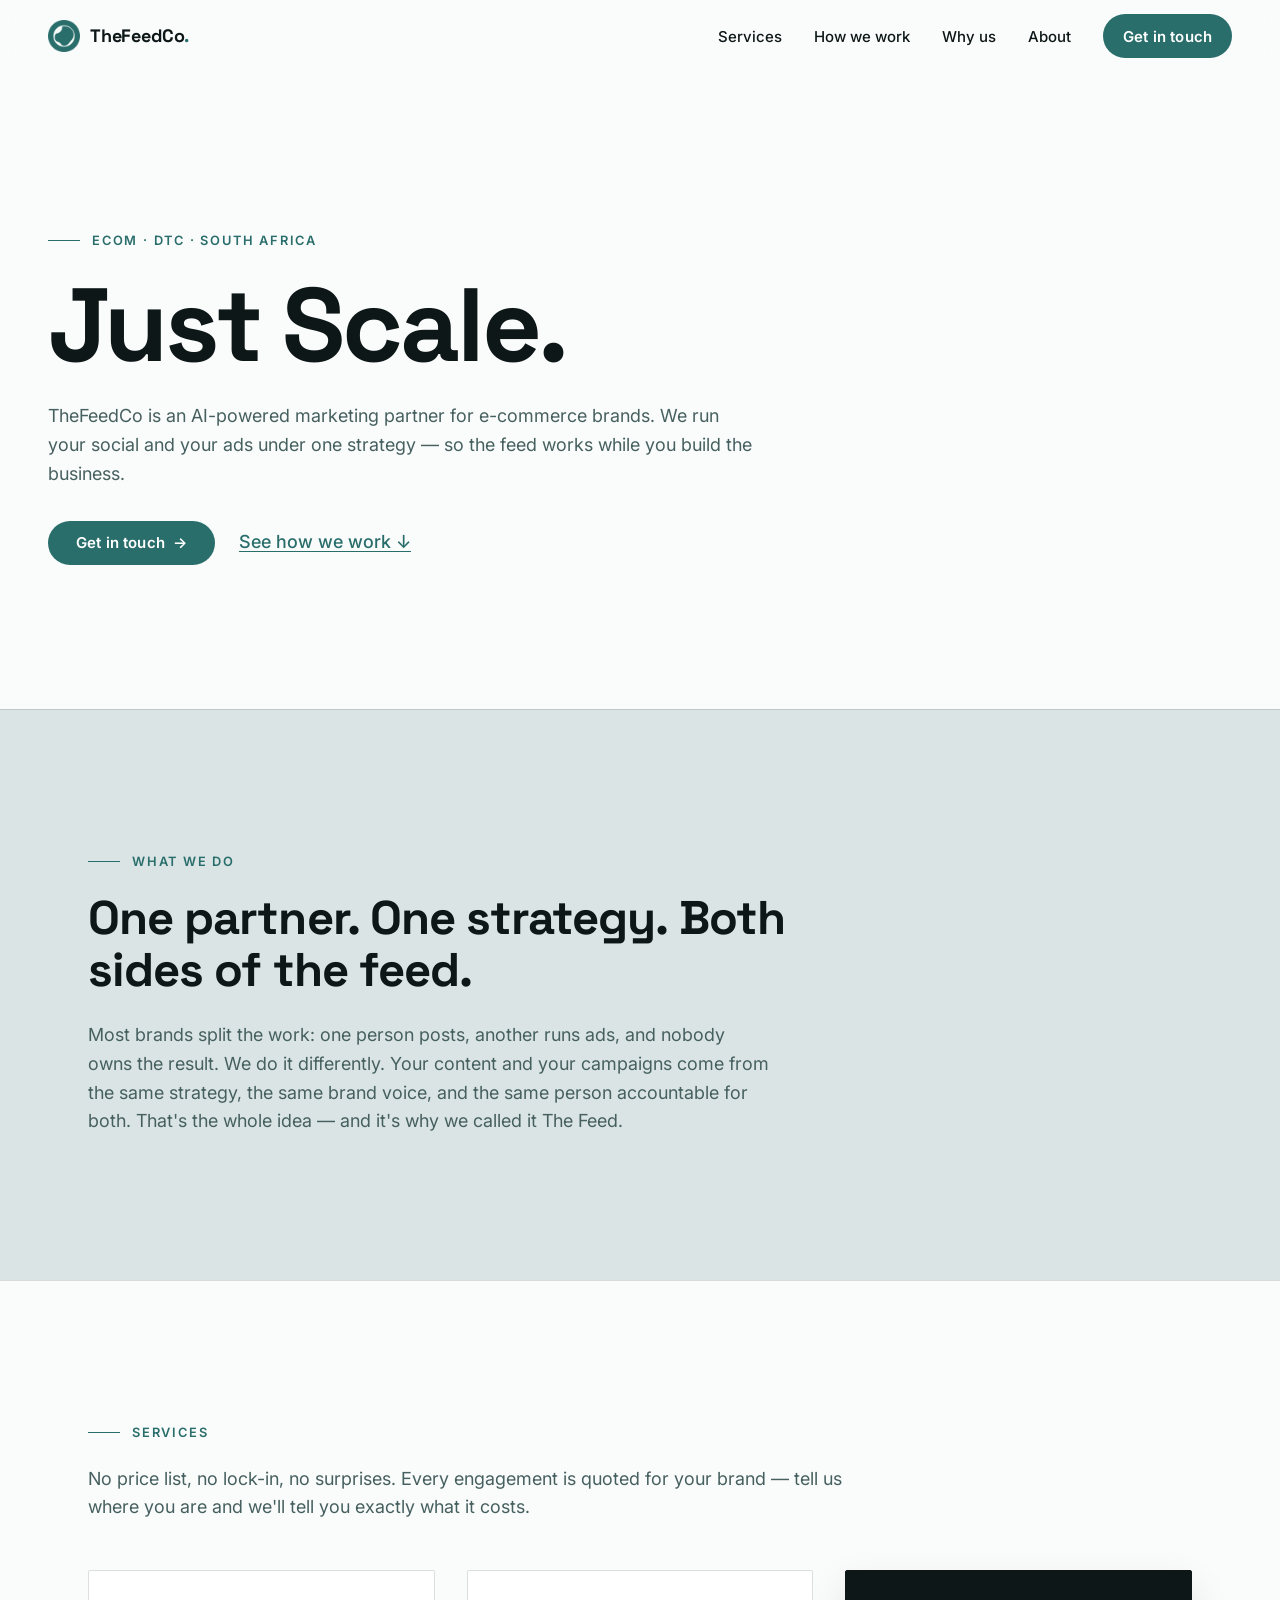
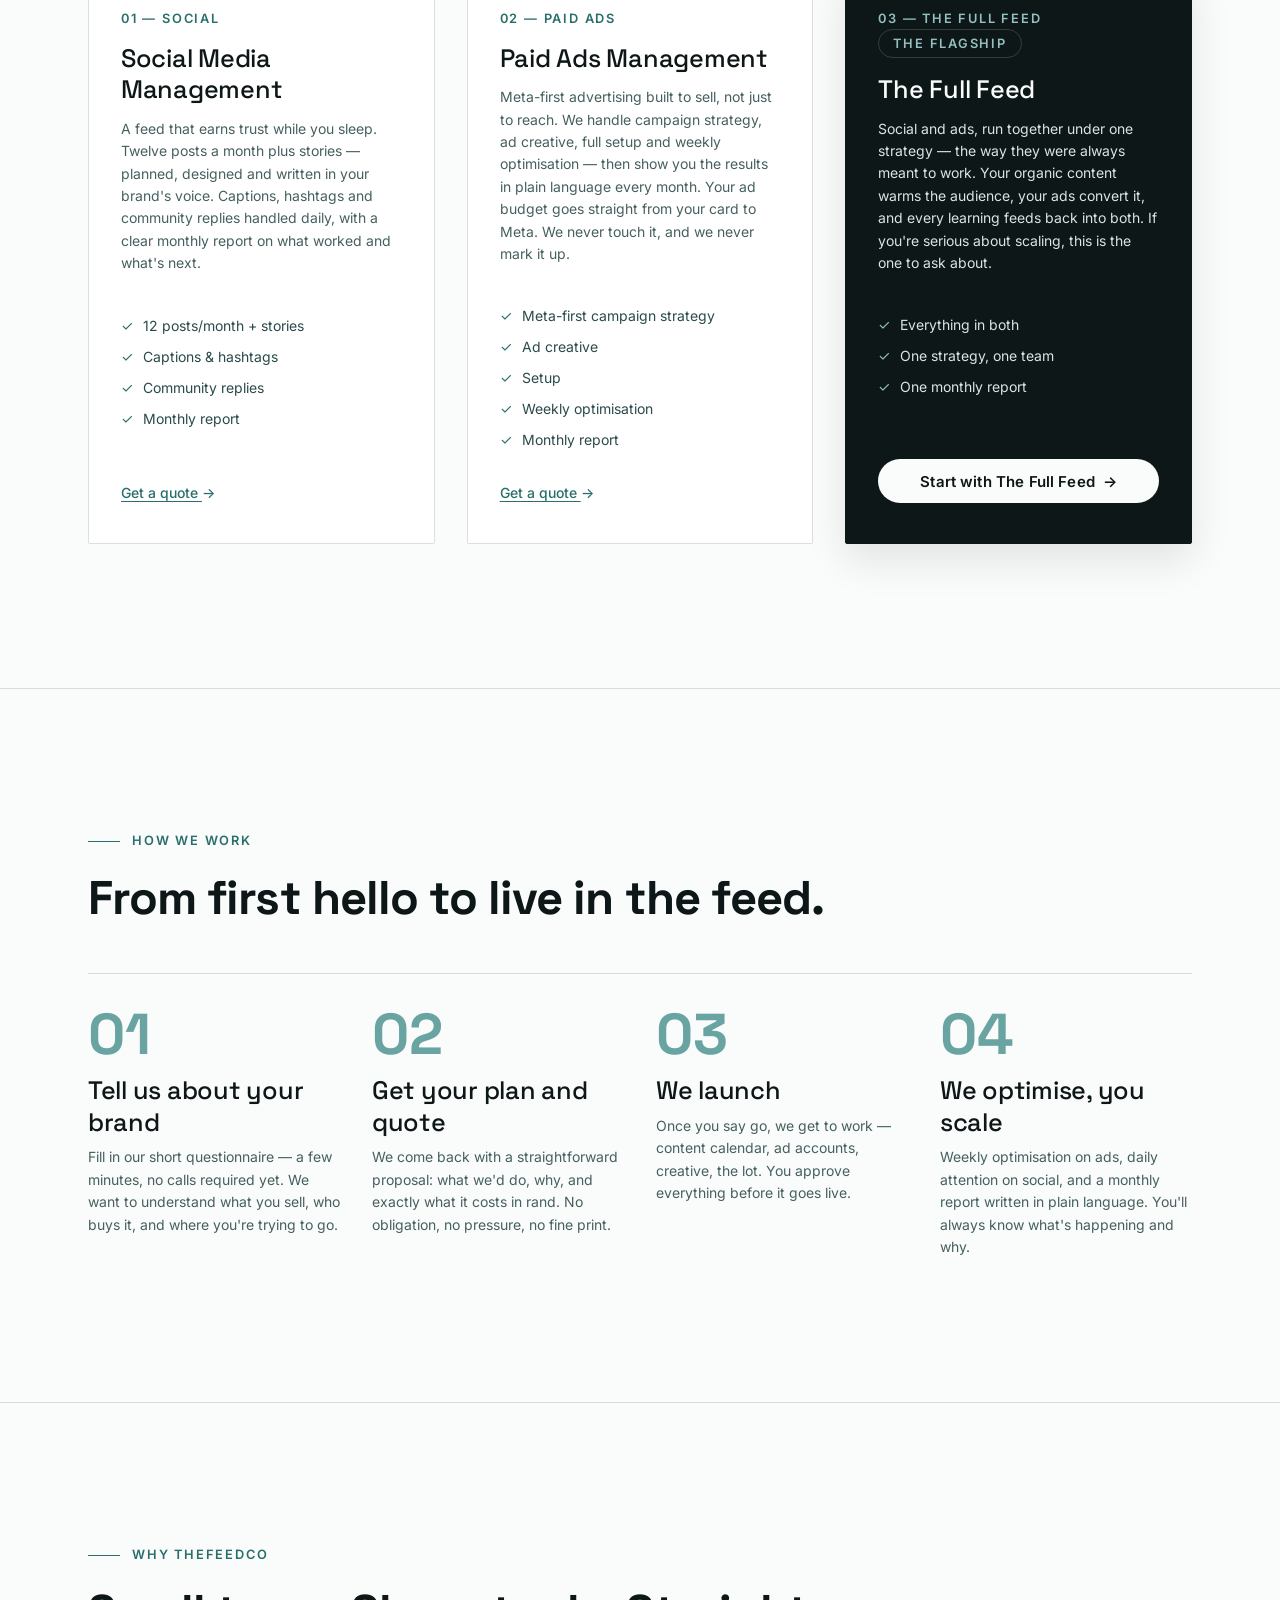
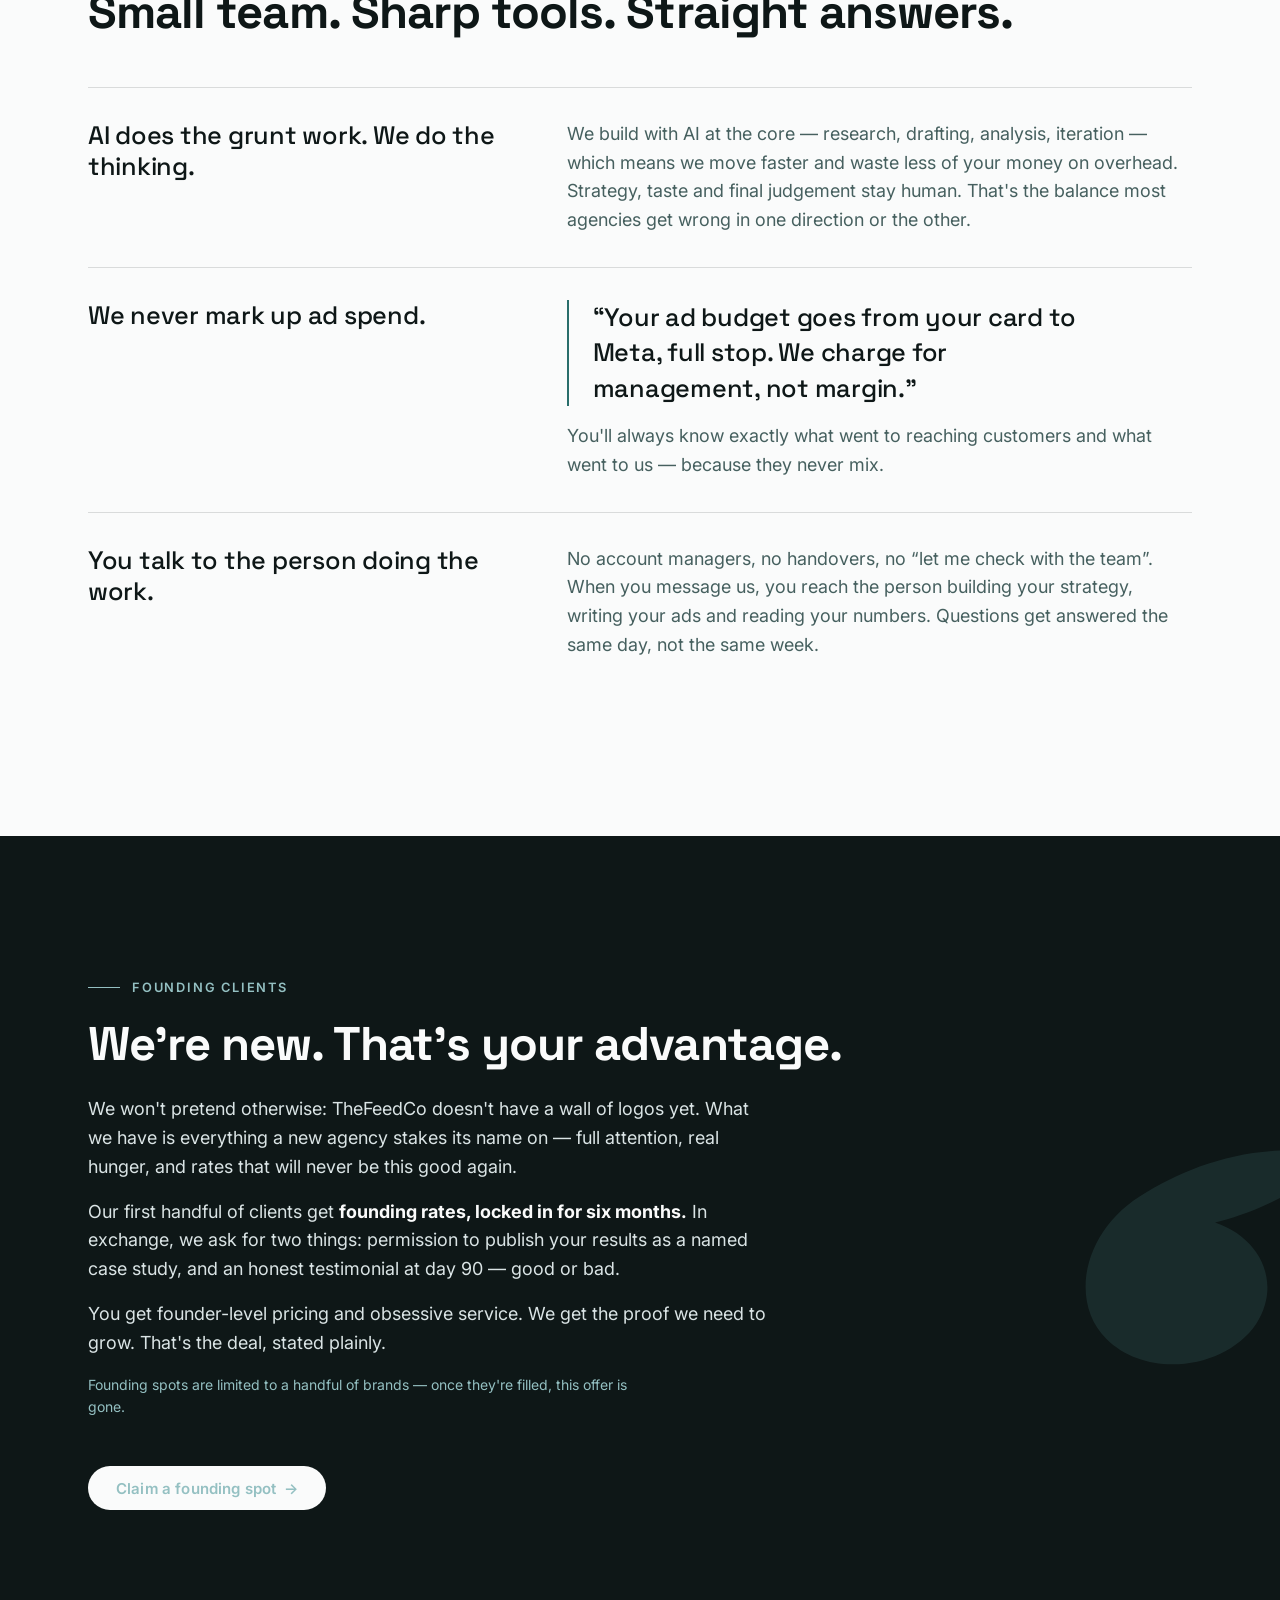
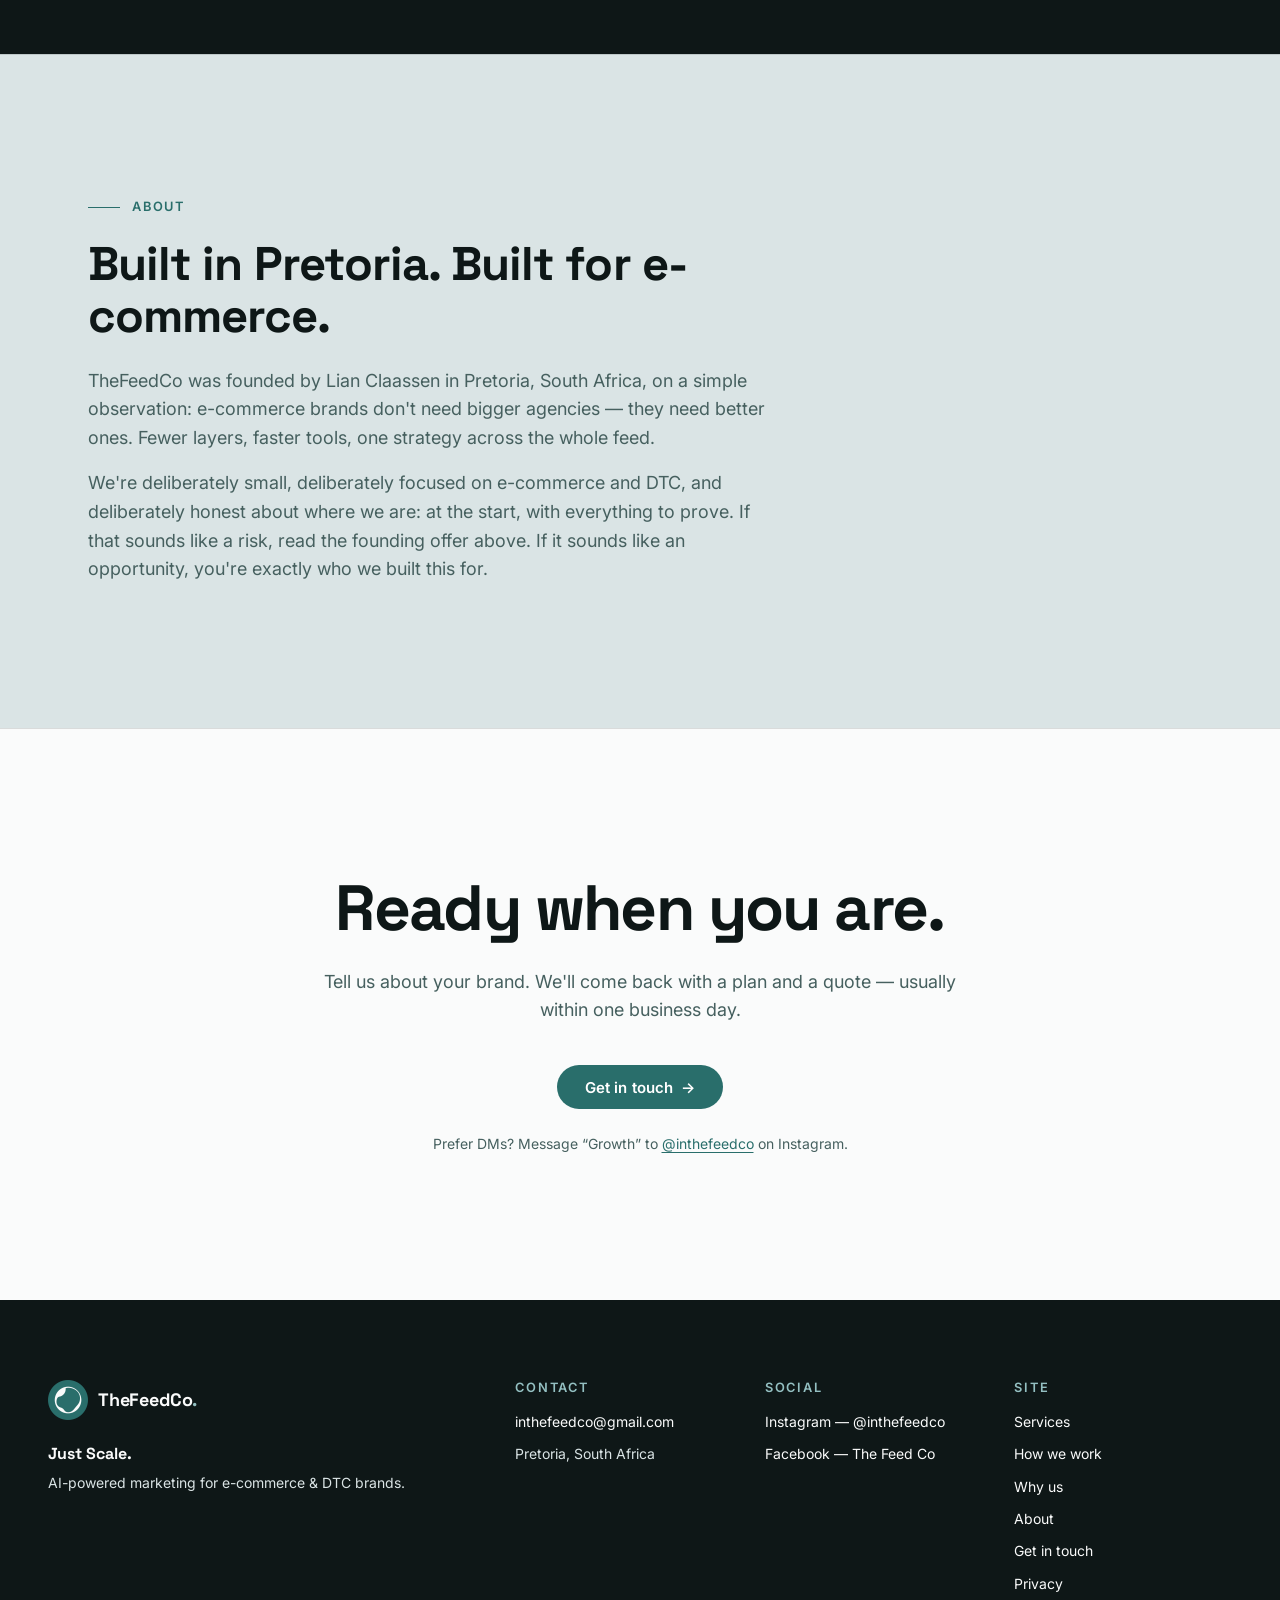
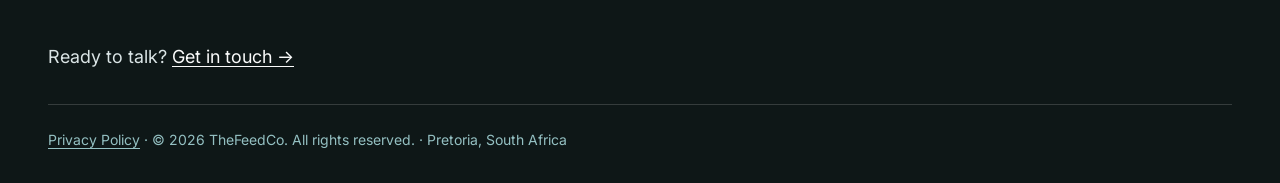
==== commit 087ff6c4: "Real logo (recoloured to brand teal), offer preselect, overlap + review fixes - Replace placeholder " ====
--- a/index.html
+++ b/index.html
@@ -16,7 +16,8 @@
   <meta name="twitter:title" content="TheFeedCo. — AI-Powered Marketing for E-commerce Brands | Pretoria">
   <meta name="twitter:description" content="TheFeedCo runs social media and Meta ads for e-commerce and DTC brands, under one strategy. No ad-spend markups, ever. Based in Pretoria, South Africa.">
   <meta name="theme-color" content="#296e6b">
-  <link rel="icon" type="image/svg+xml" href="./assets/favicon.svg">
+  <link rel="icon" type="image/png" href="./assets/favicon.png">
+  <link rel="apple-touch-icon" href="./assets/apple-touch-icon.png">
   <link rel="preconnect" href="https://fonts.googleapis.com">
   <link rel="preconnect" href="https://fonts.gstatic.com" crossorigin>
   <link href="https://fonts.googleapis.com/css2?family=Inter:wght@400;500;600&family=Space+Grotesk:wght@500;700&display=swap" rel="stylesheet">
@@ -29,7 +30,7 @@
     "name": "TheFeedCo",
     "url": "https://inthefeedco.com/",
     "email": "inthefeedco@gmail.com",
-    "logo": "https://inthefeedco.com/assets/logo.svg",
+    "logo": "https://inthefeedco.com/assets/logo.png",
     "sameAs": [
       "https://instagram.com/inthefeedco",
       "https://www.facebook.com/profile.php?id=61591330331668"
@@ -48,16 +49,7 @@
   <header class="site-header">
     <div class="container-wide nav-inner">
       <a class="logo-lockup" href="./index.html" aria-label="TheFeedCo. — home">
-        <svg class="logo-mark" width="32" height="32" viewBox="0 0 64 64"
-             xmlns="http://www.w3.org/2000/svg" role="img" aria-label="TheFeedCo logo">
-          <circle cx="32" cy="32" r="32" fill="#296e6b"/>
-          <path fill="#fafbfb" d="M24 25.5
-            C31 21.1 40 18 51 20
-            C44 26 38 28 34 29
-            C40 31 43 37 39.5 42.5
-            C35.5 48.5 25 50 19.5 44.5
-            C14.5 39.5 16.5 30.2 24 25.5 Z"/>
-        </svg>
+        <img class="logo-mark" src="./assets/logo.png" width="32" height="32" alt="" aria-hidden="true">
         <span class="logo-word">TheFeedCo<span class="logo-dot">.</span></span>
       </a>
       <nav class="site-nav" aria-label="Primary">
@@ -79,10 +71,7 @@
   <div class="mobile-menu" id="mobile-menu" hidden>
     <div class="menu-top">
       <a class="logo-lockup" href="./index.html" aria-label="TheFeedCo. — home">
-        <svg class="logo-mark" width="32" height="32" viewBox="0 0 64 64" xmlns="http://www.w3.org/2000/svg" aria-hidden="true" focusable="false">
-          <circle cx="32" cy="32" r="32" fill="#296e6b"/>
-          <path fill="#fafbfb" d="M24 25.5 C31 21.1 40 18 51 20 C44 26 38 28 34 29 C40 31 43 37 39.5 42.5 C35.5 48.5 25 50 19.5 44.5 C14.5 39.5 16.5 30.2 24 25.5 Z"/>
-        </svg>
+        <img class="logo-mark" src="./assets/logo.png" width="32" height="32" alt="" aria-hidden="true">
         <span class="logo-word">TheFeedCo<span class="logo-dot">.</span></span>
       </a>
       <button class="menu-close" type="button" aria-label="Close menu">
@@ -132,7 +121,7 @@
         <div class="reveal">
           <p class="label">Services</p>
           <h2 class="visually-hidden">Services</h2>
-          <p class="section-lede narrow">No fixed packages, no price list, no surprises. Every engagement is quoted for your brand — tell us where you are and we'll tell you exactly what it costs.</p>
+          <p class="section-lede narrow">No price list, no lock-in, no surprises. Every engagement is quoted for your brand — tell us where you are and we'll tell you exactly what it costs.</p>
         </div>
         <div class="cards">
           <article class="card reveal" style="--i:0">
@@ -145,7 +134,7 @@
               <li>Community replies</li>
               <li>Monthly report</li>
             </ul>
-            <a class="card-link" href="./get-in-touch.html">Get a quote <span class="btn-arrow" aria-hidden="true">→</span></a>
+            <a class="card-link" href="./get-in-touch.html?interest=social">Get a quote <span class="btn-arrow" aria-hidden="true">→</span></a>
           </article>
 
           <article class="card reveal" style="--i:1">
@@ -159,12 +148,14 @@
               <li>Weekly optimisation</li>
               <li>Monthly report</li>
             </ul>
-            <a class="card-link" href="./get-in-touch.html">Get a quote <span class="btn-arrow" aria-hidden="true">→</span></a>
+            <a class="card-link" href="./get-in-touch.html?interest=ads">Get a quote <span class="btn-arrow" aria-hidden="true">→</span></a>
           </article>
 
           <article class="card card--flagship reveal" style="--i:2">
-            <p class="card-tag">The Flagship</p>
-            <p class="card-index">03 — The Full Feed</p>
+            <div class="card-top">
+              <p class="card-index">03 — The Full Feed</p>
+              <p class="card-tag">The Flagship</p>
+            </div>
             <h3>The Full Feed</h3>
             <p class="card-body">Social and ads, run together under one strategy — the way they were always meant to work. Your organic content warms the audience, your ads convert it, and every learning feeds back into both. If you're serious about scaling, this is the one to ask about.</p>
             <ul class="card-list">
@@ -172,7 +163,7 @@
               <li>One strategy, one team</li>
               <li>One monthly report</li>
             </ul>
-            <a class="btn btn--on-dark" href="./get-in-touch.html">Start with The Full Feed <span class="btn-arrow" aria-hidden="true">→</span></a>
+            <a class="btn btn--on-dark" href="./get-in-touch.html?interest=full-feed">Start with The Full Feed <span class="btn-arrow" aria-hidden="true">→</span></a>
           </article>
         </div>
       </div>
@@ -289,10 +280,7 @@
       <div class="footer-grid">
         <div>
           <a class="logo-lockup" href="./index.html" aria-label="TheFeedCo. — home">
-            <svg class="logo-mark" width="40" height="40" viewBox="0 0 64 64" xmlns="http://www.w3.org/2000/svg" aria-hidden="true" focusable="false">
-              <circle cx="32" cy="32" r="32" fill="#296e6b"/>
-              <path fill="#fafbfb" d="M24 25.5 C31 21.1 40 18 51 20 C44 26 38 28 34 29 C40 31 43 37 39.5 42.5 C35.5 48.5 25 50 19.5 44.5 C14.5 39.5 16.5 30.2 24 25.5 Z"/>
-            </svg>
+            <img class="logo-mark" src="./assets/logo.png" width="40" height="40" alt="" aria-hidden="true">
             <span class="logo-word">TheFeedCo<span class="logo-dot">.</span></span>
           </a>
           <p class="footer-tagline">Just Scale.</p>
--- a/styles.css
+++ b/styles.css
@@ -407,10 +407,19 @@
 .card--flagship .card-body, .card--flagship .card-list { color: #dae4e5; }
 .card--flagship .card-list li::before { color: var(--teal-300); }
 .card--flagship .btn { width: 100%; margin-top: auto; }
+/* Index + flagship tag share a flex row so they can never overlap;
+   the tag wraps below the index on very narrow cards. */
+.card-top {
+  display: flex;
+  align-items: flex-start;
+  justify-content: space-between;
+  flex-wrap: wrap;
+  gap: 0.5rem 0.75rem;
+  margin-bottom: var(--space-4);
+}
+.card-top .card-index { margin: 0; }
 .card-tag {
-  position: absolute;
-  top: 1.25rem;
-  right: 1.25rem;
+  margin: -0.375rem 0 0;
   padding: 0.375rem 0.875rem;
   border: 1px solid var(--line-dark);
   border-radius: var(--radius-pill);
@@ -418,6 +427,7 @@
   letter-spacing: 0.14em;
   text-transform: uppercase;
   color: var(--teal-300);
+  white-space: nowrap;
 }
 
 /* ---------- Steps (How we work) ---------- */
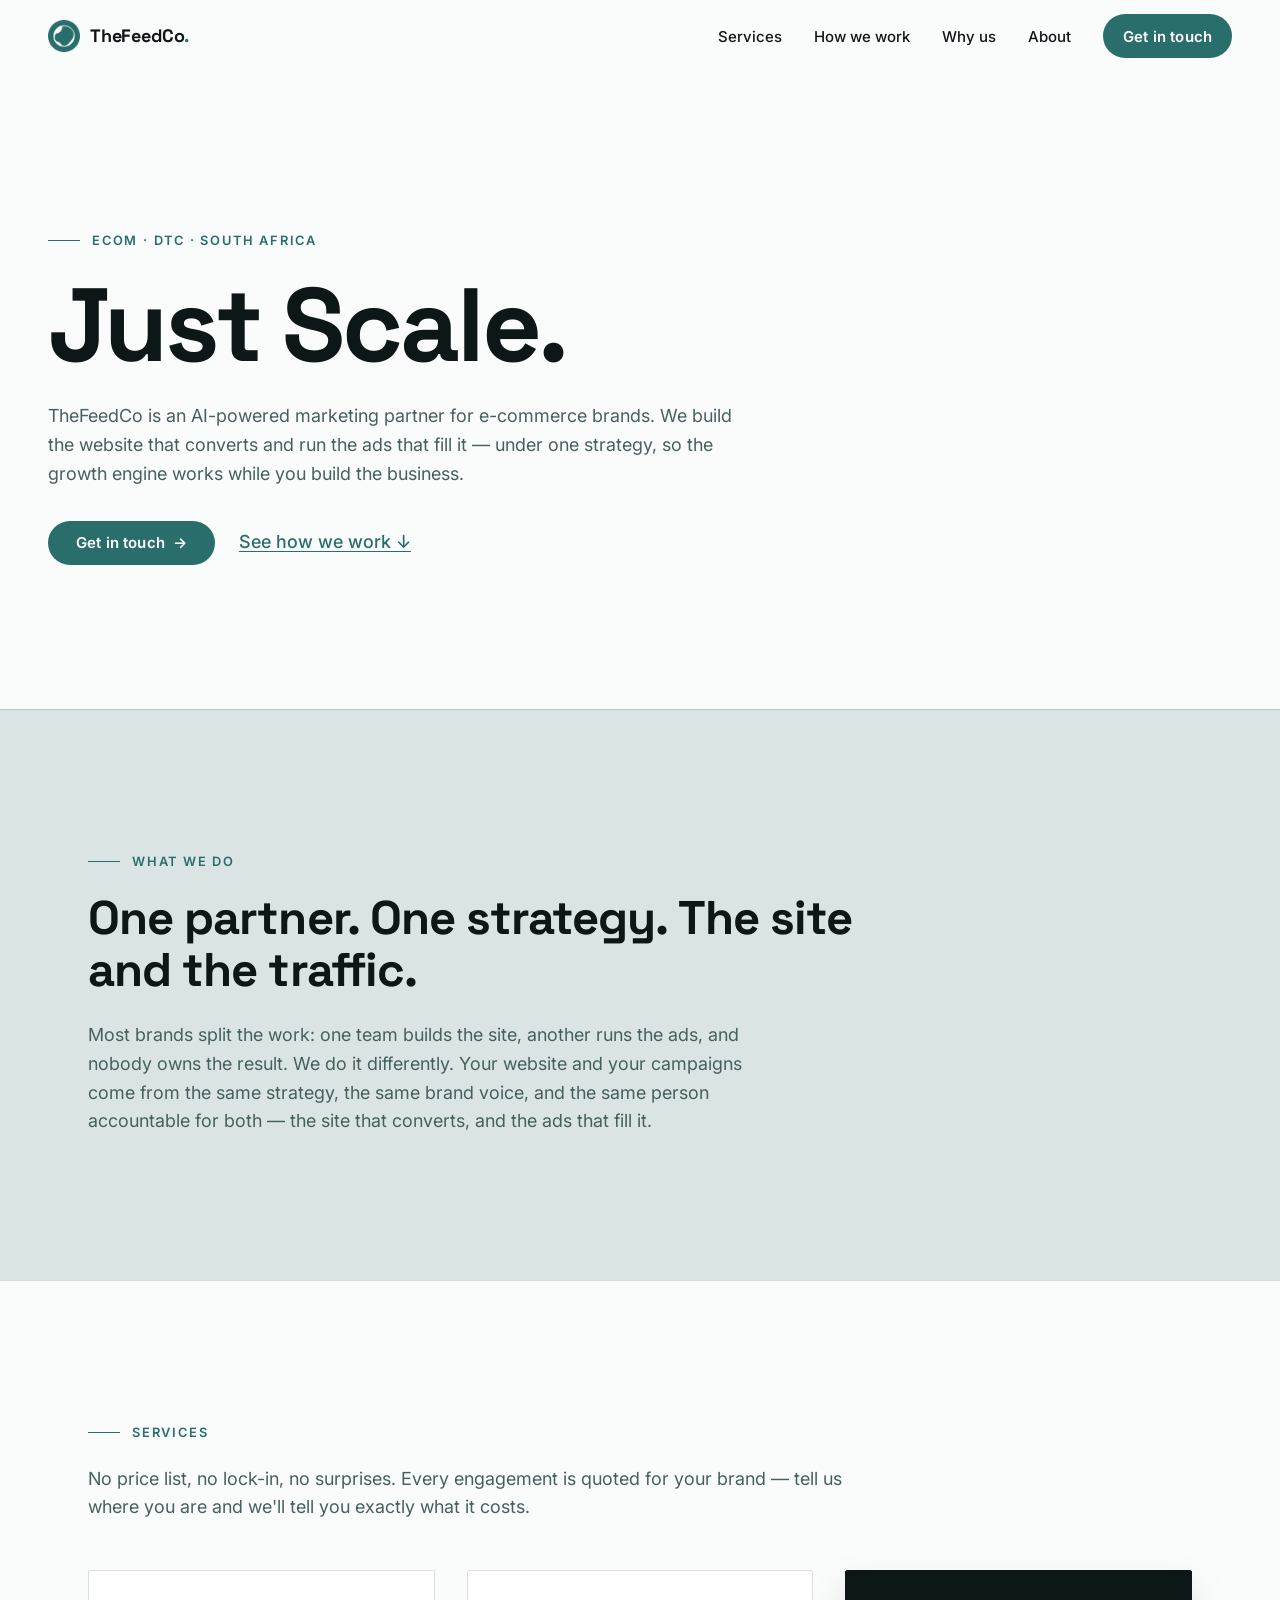
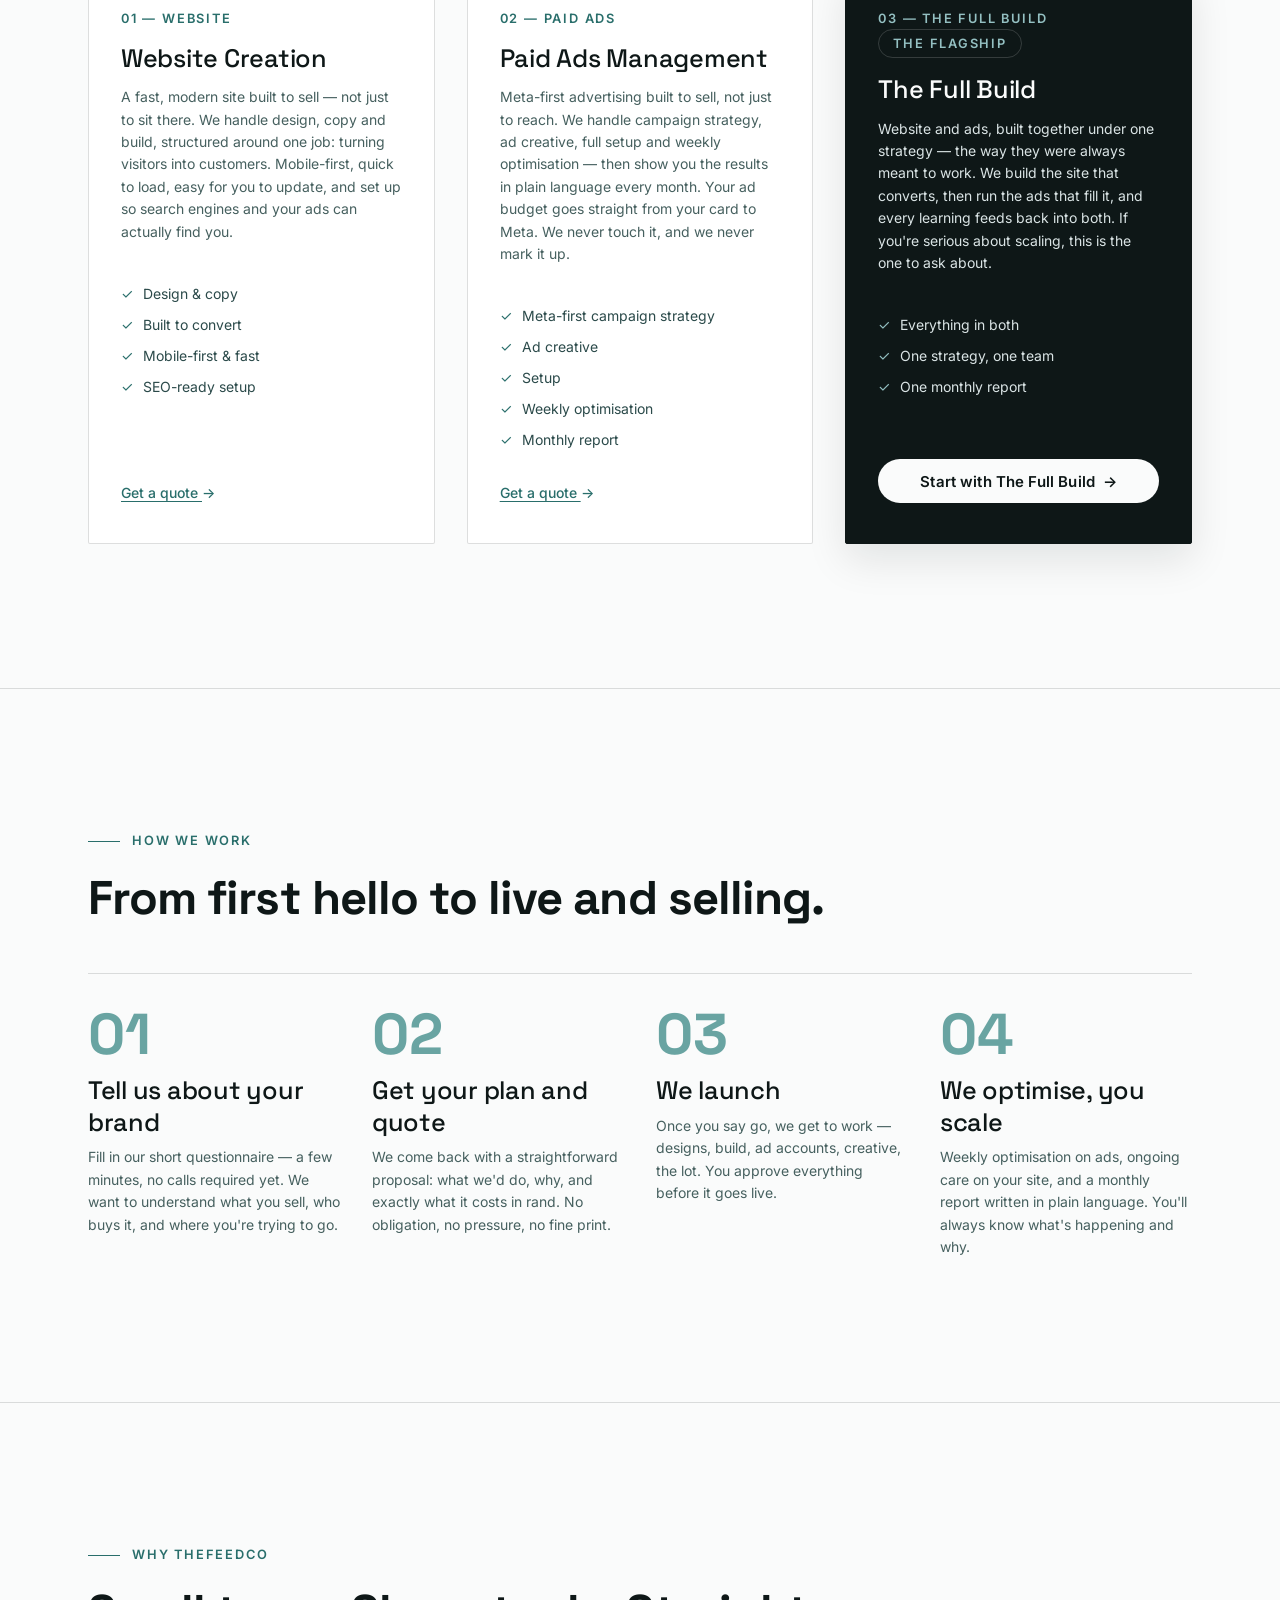
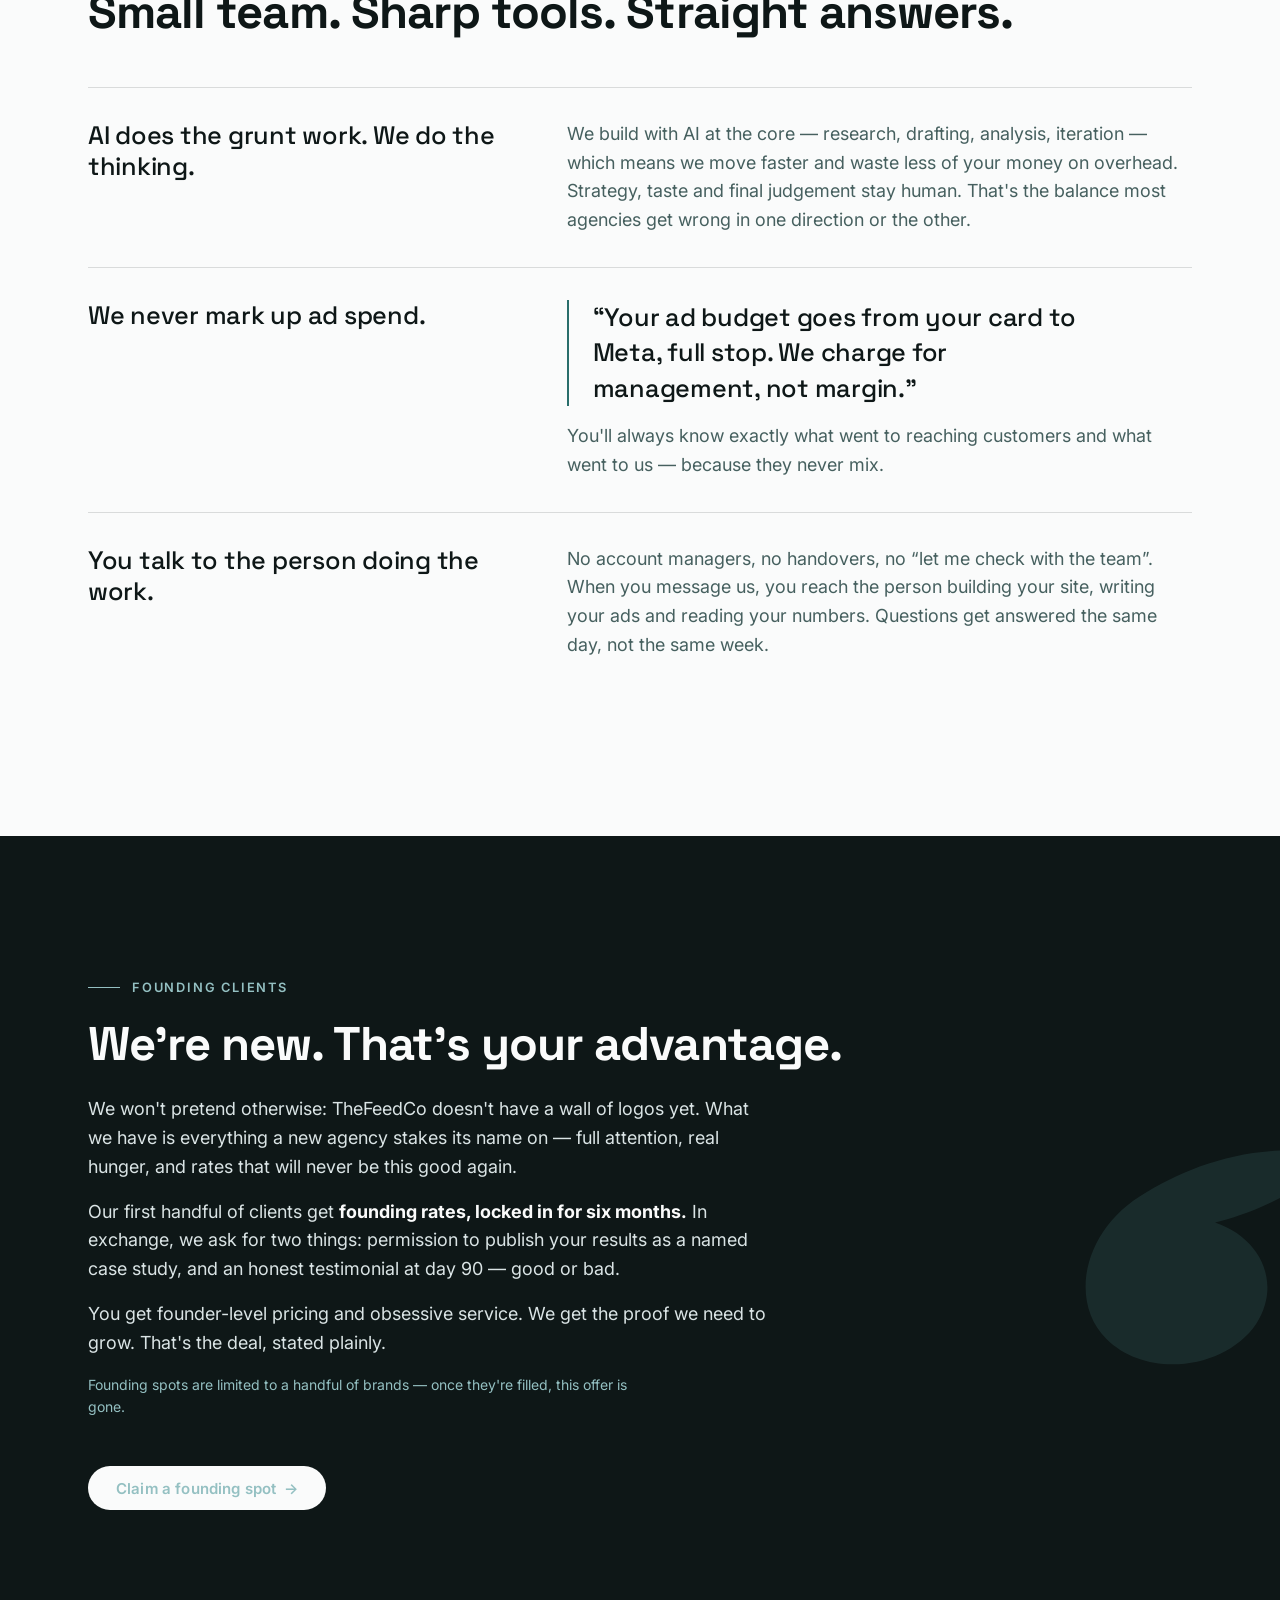
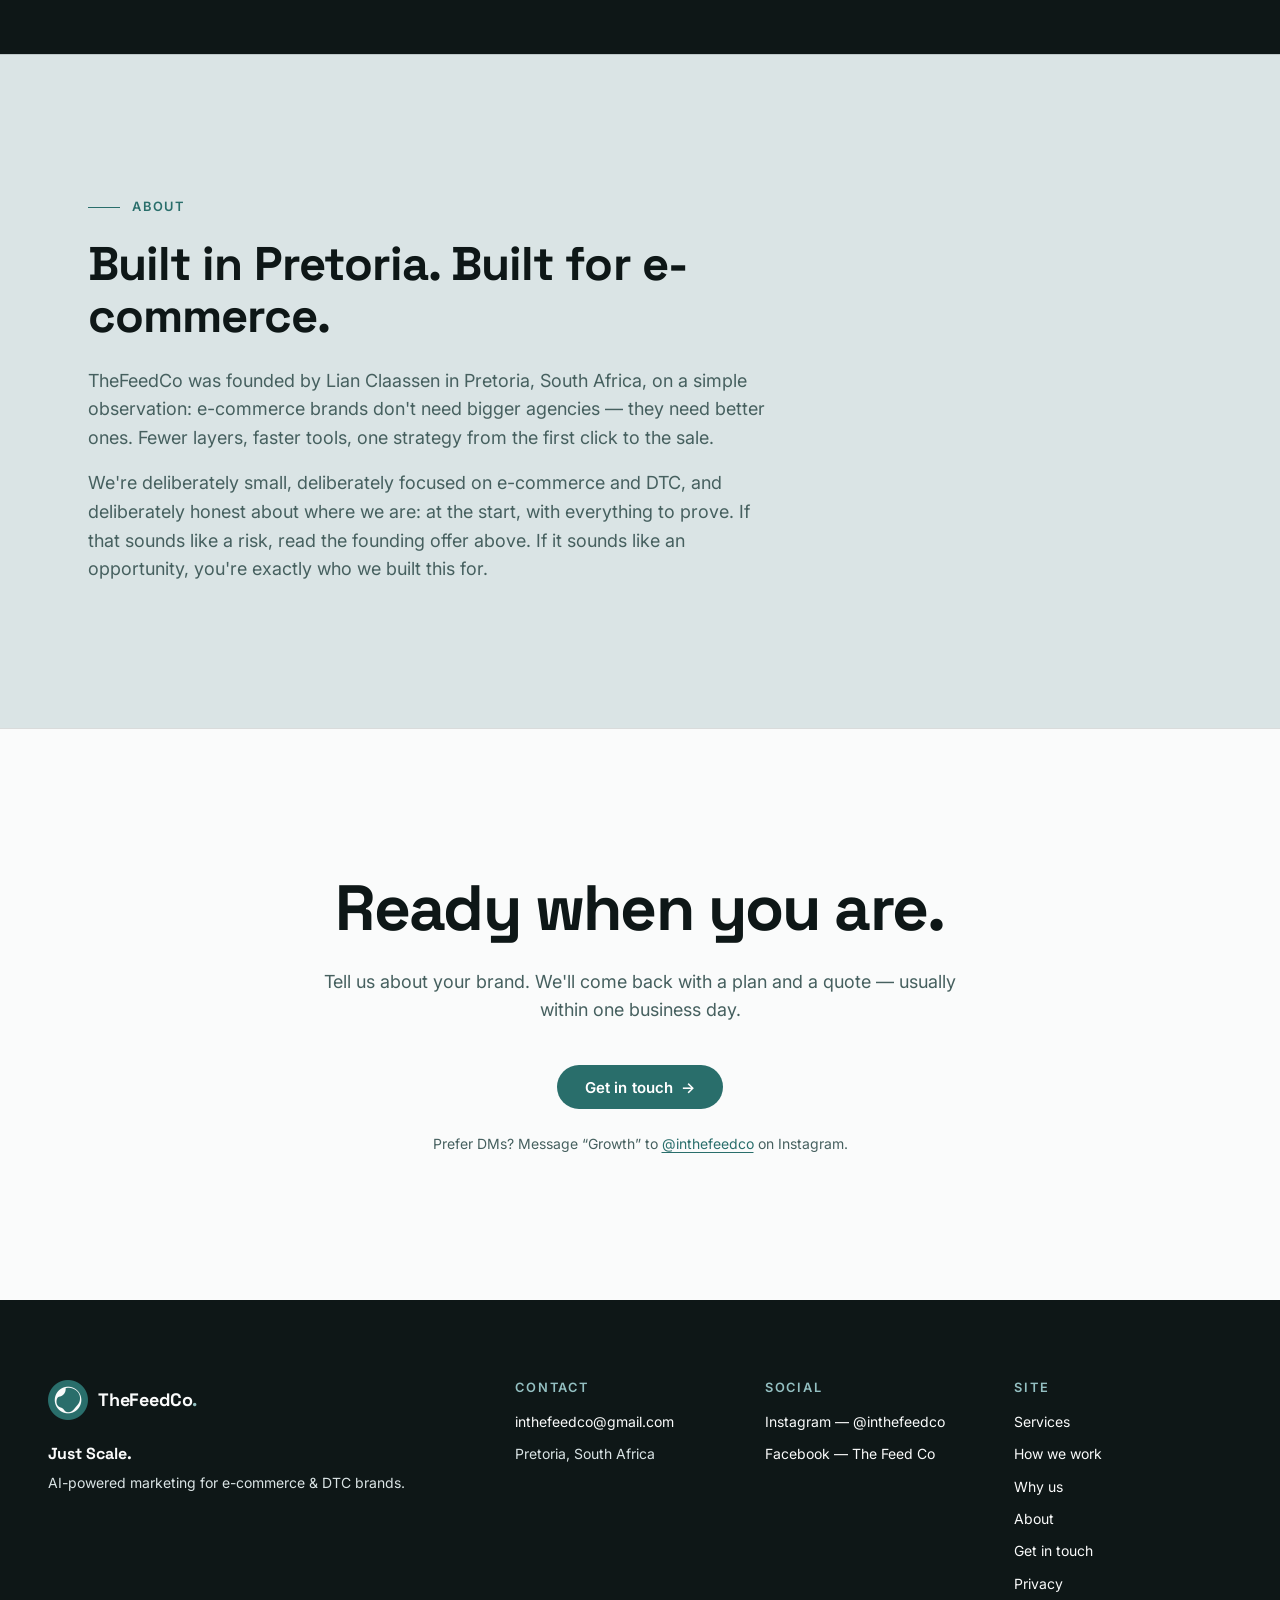
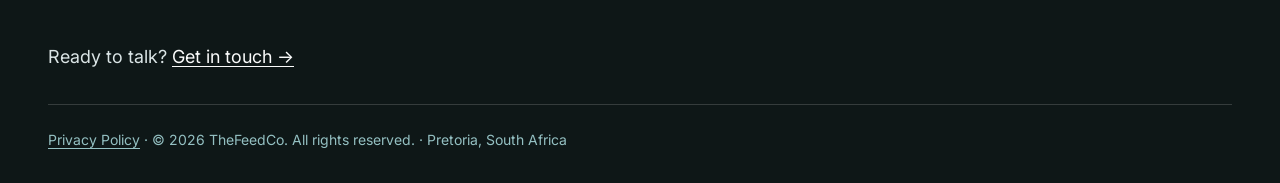
==== commit e4a8322b: "Reposition services: website creation + ads instead of social Swap Social Media Management for Websi" ====
--- a/index.html
+++ b/index.html
@@ -4,17 +4,17 @@
   <meta charset="utf-8">
   <meta name="viewport" content="width=device-width, initial-scale=1">
   <script>document.documentElement.className = document.documentElement.className.replace('no-js', 'js');</script>
-  <title>TheFeedCo. — AI-Powered Marketing for E-commerce Brands | Pretoria</title>
-  <meta name="description" content="TheFeedCo runs social media and Meta ads for e-commerce and DTC brands, under one strategy. No ad-spend markups, ever. Based in Pretoria, South Africa.">
+  <title>TheFeedCo. — Website Creation & Paid Ads for E-commerce Brands | Pretoria</title>
+  <meta name="description" content="TheFeedCo builds high-converting websites and runs Meta ads for e-commerce and DTC brands, under one strategy. No ad-spend markups, ever. Based in Pretoria, South Africa.">
   <link rel="canonical" href="https://inthefeedco.com/">
   <meta property="og:type" content="website">
   <meta property="og:site_name" content="TheFeedCo.">
-  <meta property="og:title" content="TheFeedCo. — AI-Powered Marketing for E-commerce Brands | Pretoria">
-  <meta property="og:description" content="TheFeedCo runs social media and Meta ads for e-commerce and DTC brands, under one strategy. No ad-spend markups, ever. Based in Pretoria, South Africa.">
+  <meta property="og:title" content="TheFeedCo. — Website Creation & Paid Ads for E-commerce Brands | Pretoria">
+  <meta property="og:description" content="TheFeedCo builds high-converting websites and runs Meta ads for e-commerce and DTC brands, under one strategy. No ad-spend markups, ever. Based in Pretoria, South Africa.">
   <meta property="og:url" content="https://inthefeedco.com/">
   <meta name="twitter:card" content="summary">
-  <meta name="twitter:title" content="TheFeedCo. — AI-Powered Marketing for E-commerce Brands | Pretoria">
-  <meta name="twitter:description" content="TheFeedCo runs social media and Meta ads for e-commerce and DTC brands, under one strategy. No ad-spend markups, ever. Based in Pretoria, South Africa.">
+  <meta name="twitter:title" content="TheFeedCo. — Website Creation & Paid Ads for E-commerce Brands | Pretoria">
+  <meta name="twitter:description" content="TheFeedCo builds high-converting websites and runs Meta ads for e-commerce and DTC brands, under one strategy. No ad-spend markups, ever. Based in Pretoria, South Africa.">
   <meta name="theme-color" content="#296e6b">
   <link rel="icon" type="image/png" href="./assets/favicon.png">
   <link rel="apple-touch-icon" href="./assets/apple-touch-icon.png">
@@ -96,7 +96,7 @@
       <div class="container-wide">
         <p class="label hero-item" style="--i:0">Ecom &middot; DTC &middot; South Africa</p>
         <h1 class="display hero-item" style="--i:1">Just Scale.</h1>
-        <p class="hero-sub hero-item" style="--i:2">TheFeedCo is an AI-powered marketing partner for e-commerce brands. We run your social and your ads under one strategy — so the feed works while you build the business.</p>
+        <p class="hero-sub hero-item" style="--i:2">TheFeedCo is an AI-powered marketing partner for e-commerce brands. We build the website that converts and run the ads that fill it — under one strategy, so the growth engine works while you build the business.</p>
         <div class="hero-cta hero-item" style="--i:3">
           <a class="btn btn--primary" href="./get-in-touch.html">Get in touch <span class="btn-arrow" aria-hidden="true">→</span></a>
           <a class="hero-secondary" href="#how-we-work">See how we work ↓</a>
@@ -109,8 +109,8 @@
       <div class="container">
         <div class="narrow reveal">
           <p class="label">What we do</p>
-          <h2>One partner. One strategy. Both sides of the feed.</h2>
-          <p class="section-lede">Most brands split the work: one person posts, another runs ads, and nobody owns the result. We do it differently. Your content and your campaigns come from the same strategy, the same brand voice, and the same person accountable for both. That's the whole idea — and it's why we called it The Feed.</p>
+          <h2>One partner. One strategy. The site and the traffic.</h2>
+          <p class="section-lede">Most brands split the work: one team builds the site, another runs the ads, and nobody owns the result. We do it differently. Your website and your campaigns come from the same strategy, the same brand voice, and the same person accountable for both — the site that converts, and the ads that fill it.</p>
         </div>
       </div>
     </section>
@@ -125,16 +125,16 @@
         </div>
         <div class="cards">
           <article class="card reveal" style="--i:0">
-            <p class="card-index">01 — Social</p>
-            <h3>Social Media Management</h3>
-            <p class="card-body">A feed that earns trust while you sleep. Twelve posts a month plus stories — planned, designed and written in your brand's voice. Captions, hashtags and community replies handled daily, with a clear monthly report on what worked and what's next.</p>
+            <p class="card-index">01 — Website</p>
+            <h3>Website Creation</h3>
+            <p class="card-body">A fast, modern site built to sell — not just to sit there. We handle design, copy and build, structured around one job: turning visitors into customers. Mobile-first, quick to load, easy for you to update, and set up so search engines and your ads can actually find you.</p>
             <ul class="card-list">
-              <li>12 posts/month + stories</li>
-              <li>Captions &amp; hashtags</li>
-              <li>Community replies</li>
-              <li>Monthly report</li>
+              <li>Design &amp; copy</li>
+              <li>Built to convert</li>
+              <li>Mobile-first &amp; fast</li>
+              <li>SEO-ready setup</li>
             </ul>
-            <a class="card-link" href="./get-in-touch.html?interest=social">Get a quote <span class="btn-arrow" aria-hidden="true">→</span></a>
+            <a class="card-link" href="./get-in-touch.html?interest=website">Get a quote <span class="btn-arrow" aria-hidden="true">→</span></a>
           </article>
 
           <article class="card reveal" style="--i:1">
@@ -153,17 +153,17 @@
 
           <article class="card card--flagship reveal" style="--i:2">
             <div class="card-top">
-              <p class="card-index">03 — The Full Feed</p>
+              <p class="card-index">03 — The Full Build</p>
               <p class="card-tag">The Flagship</p>
             </div>
-            <h3>The Full Feed</h3>
-            <p class="card-body">Social and ads, run together under one strategy — the way they were always meant to work. Your organic content warms the audience, your ads convert it, and every learning feeds back into both. If you're serious about scaling, this is the one to ask about.</p>
+            <h3>The Full Build</h3>
+            <p class="card-body">Website and ads, built together under one strategy — the way they were always meant to work. We build the site that converts, then run the ads that fill it, and every learning feeds back into both. If you're serious about scaling, this is the one to ask about.</p>
             <ul class="card-list">
               <li>Everything in both</li>
               <li>One strategy, one team</li>
               <li>One monthly report</li>
             </ul>
-            <a class="btn btn--on-dark" href="./get-in-touch.html?interest=full-feed">Start with The Full Feed <span class="btn-arrow" aria-hidden="true">→</span></a>
+            <a class="btn btn--on-dark" href="./get-in-touch.html?interest=full-build">Start with The Full Build <span class="btn-arrow" aria-hidden="true">→</span></a>
           </article>
         </div>
       </div>
@@ -174,7 +174,7 @@
       <div class="container">
         <div class="reveal">
           <p class="label">How we work</p>
-          <h2>From first hello to live in the feed.</h2>
+          <h2>From first hello to live and selling.</h2>
         </div>
         <div class="steps">
           <div class="step reveal" style="--i:0">
@@ -190,12 +190,12 @@
           <div class="step reveal" style="--i:2">
             <p class="step-num" aria-hidden="true">03</p>
             <h3>We launch</h3>
-            <p>Once you say go, we get to work — content calendar, ad accounts, creative, the lot. You approve everything before it goes live.</p>
+            <p>Once you say go, we get to work — designs, build, ad accounts, creative, the lot. You approve everything before it goes live.</p>
           </div>
           <div class="step reveal" style="--i:3">
             <p class="step-num" aria-hidden="true">04</p>
             <h3>We optimise, you scale</h3>
-            <p>Weekly optimisation on ads, daily attention on social, and a monthly report written in plain language. You'll always know what's happening and why.</p>
+            <p>Weekly optimisation on ads, ongoing care on your site, and a monthly report written in plain language. You'll always know what's happening and why.</p>
           </div>
         </div>
       </div>
@@ -225,7 +225,7 @@
           <div class="why-row reveal">
             <h3>You talk to the person doing the work.</h3>
             <div class="why-copy">
-              <p>No account managers, no handovers, no &ldquo;let me check with the team&rdquo;. When you message us, you reach the person building your strategy, writing your ads and reading your numbers. Questions get answered the same day, not the same week.</p>
+              <p>No account managers, no handovers, no &ldquo;let me check with the team&rdquo;. When you message us, you reach the person building your site, writing your ads and reading your numbers. Questions get answered the same day, not the same week.</p>
             </div>
           </div>
         </div>
@@ -256,7 +256,7 @@
         <div class="narrow reveal">
           <p class="label">About</p>
           <h2>Built in Pretoria. Built for e-commerce.</h2>
-          <p class="section-lede">TheFeedCo was founded by Lian Claassen in Pretoria, South Africa, on a simple observation: e-commerce brands don't need bigger agencies — they need better ones. Fewer layers, faster tools, one strategy across the whole feed.</p>
+          <p class="section-lede">TheFeedCo was founded by Lian Claassen in Pretoria, South Africa, on a simple observation: e-commerce brands don't need bigger agencies — they need better ones. Fewer layers, faster tools, one strategy from the first click to the sale.</p>
           <p class="section-lede">We're deliberately small, deliberately focused on e-commerce and DTC, and deliberately honest about where we are: at the start, with everything to prove. If that sounds like a risk, read the founding offer above. If it sounds like an opportunity, you're exactly who we built this for.</p>
         </div>
       </div>
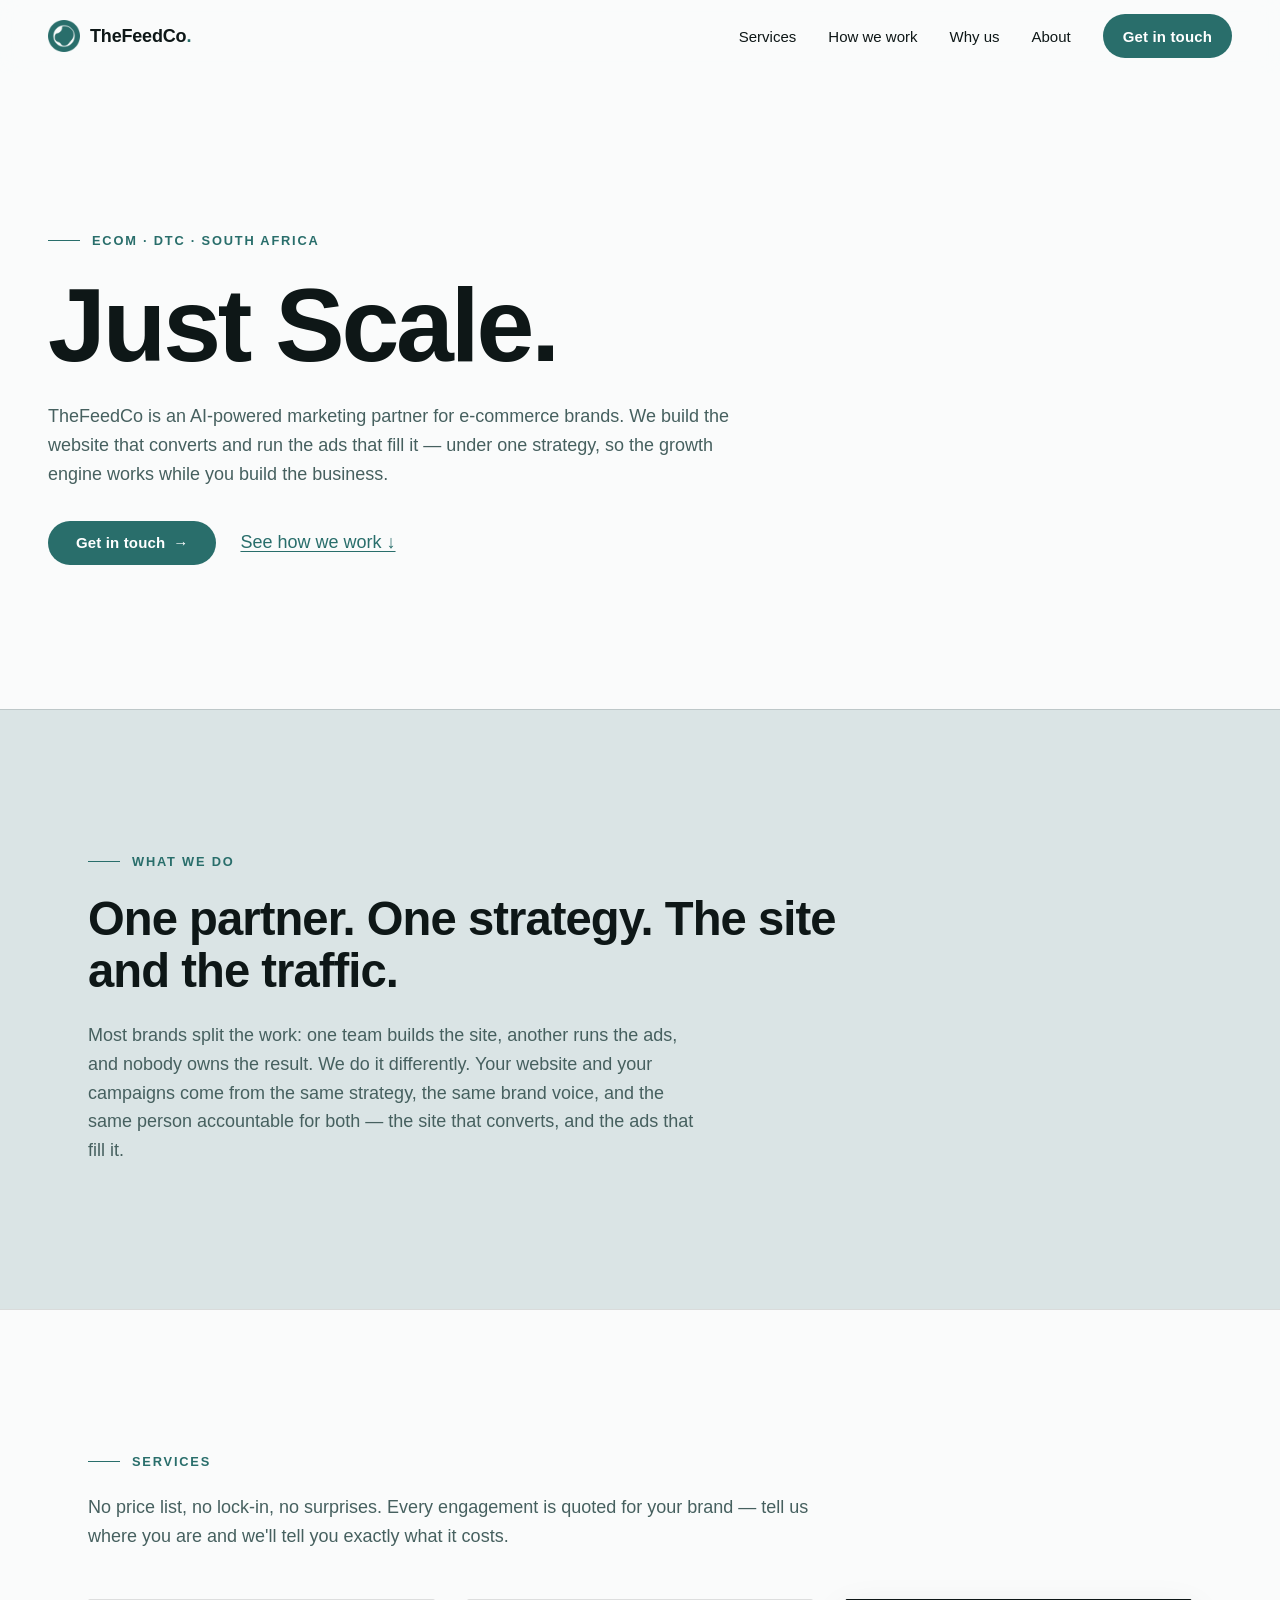
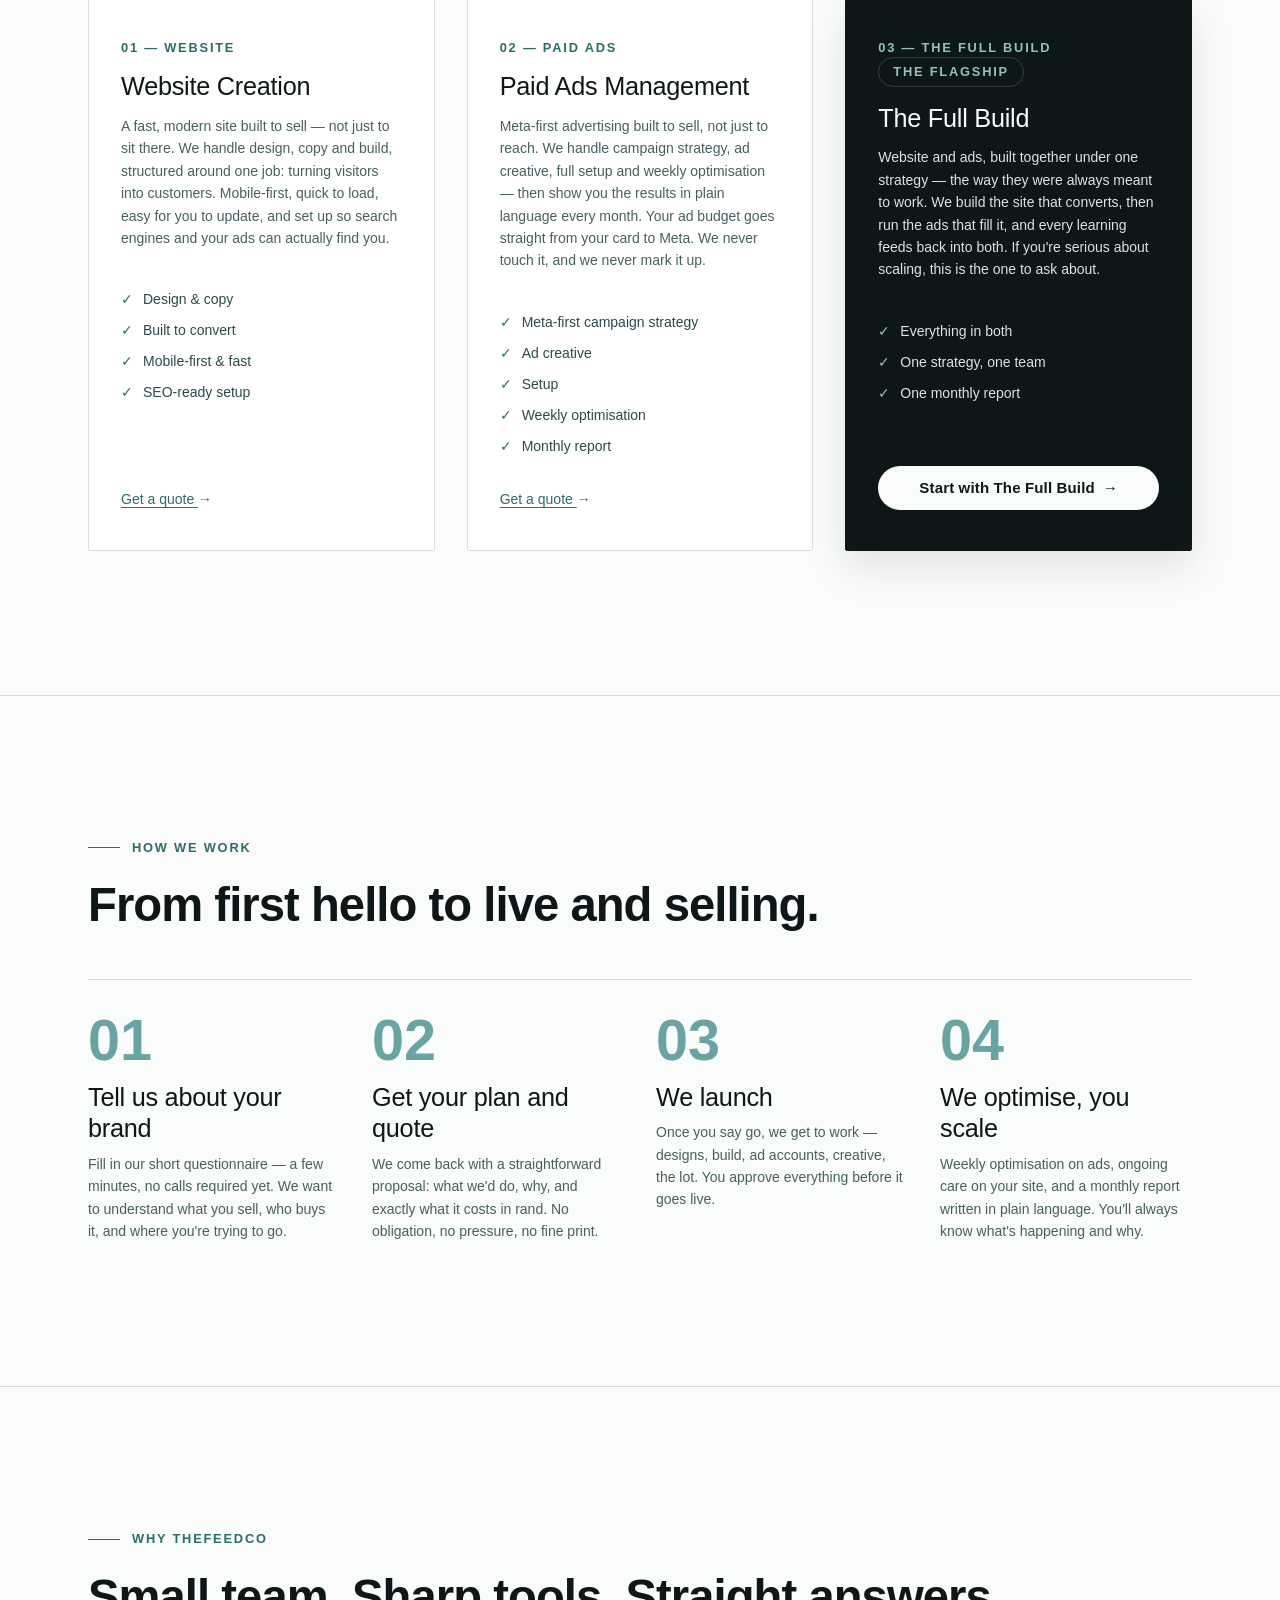
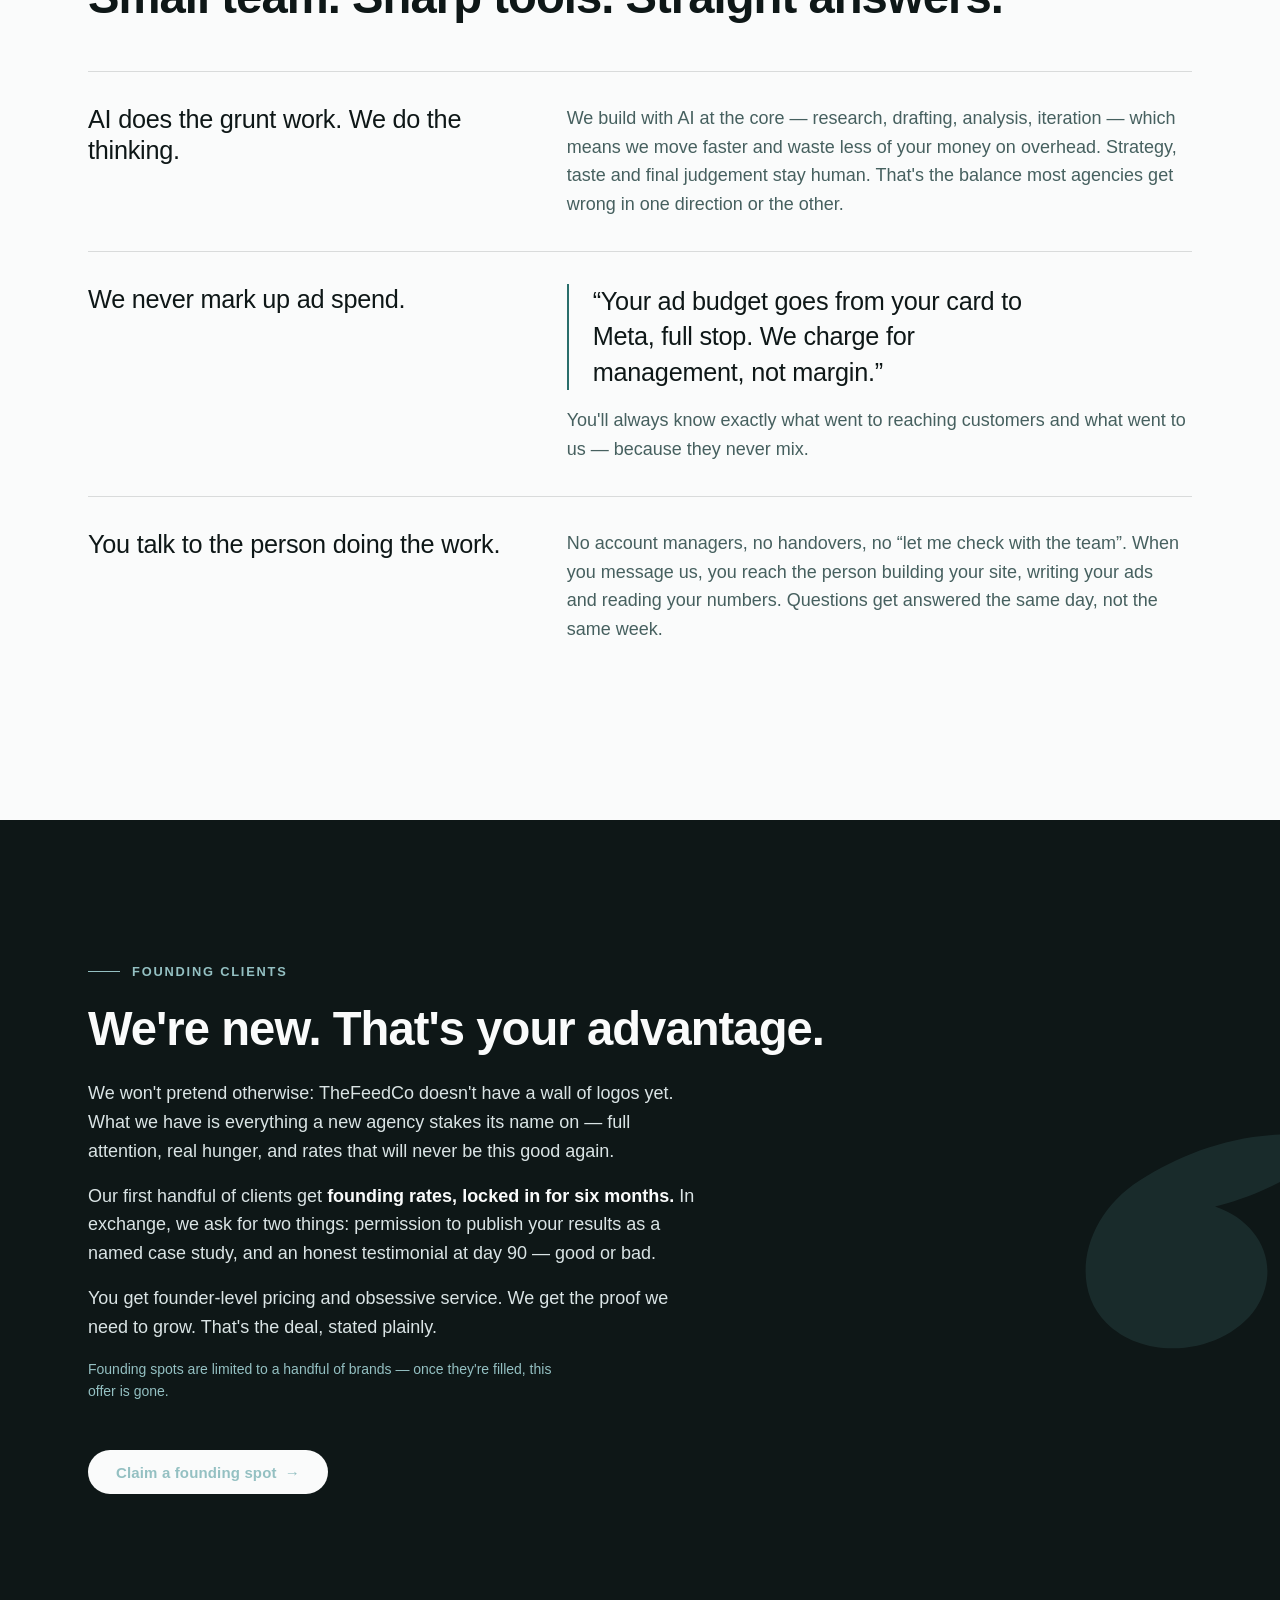
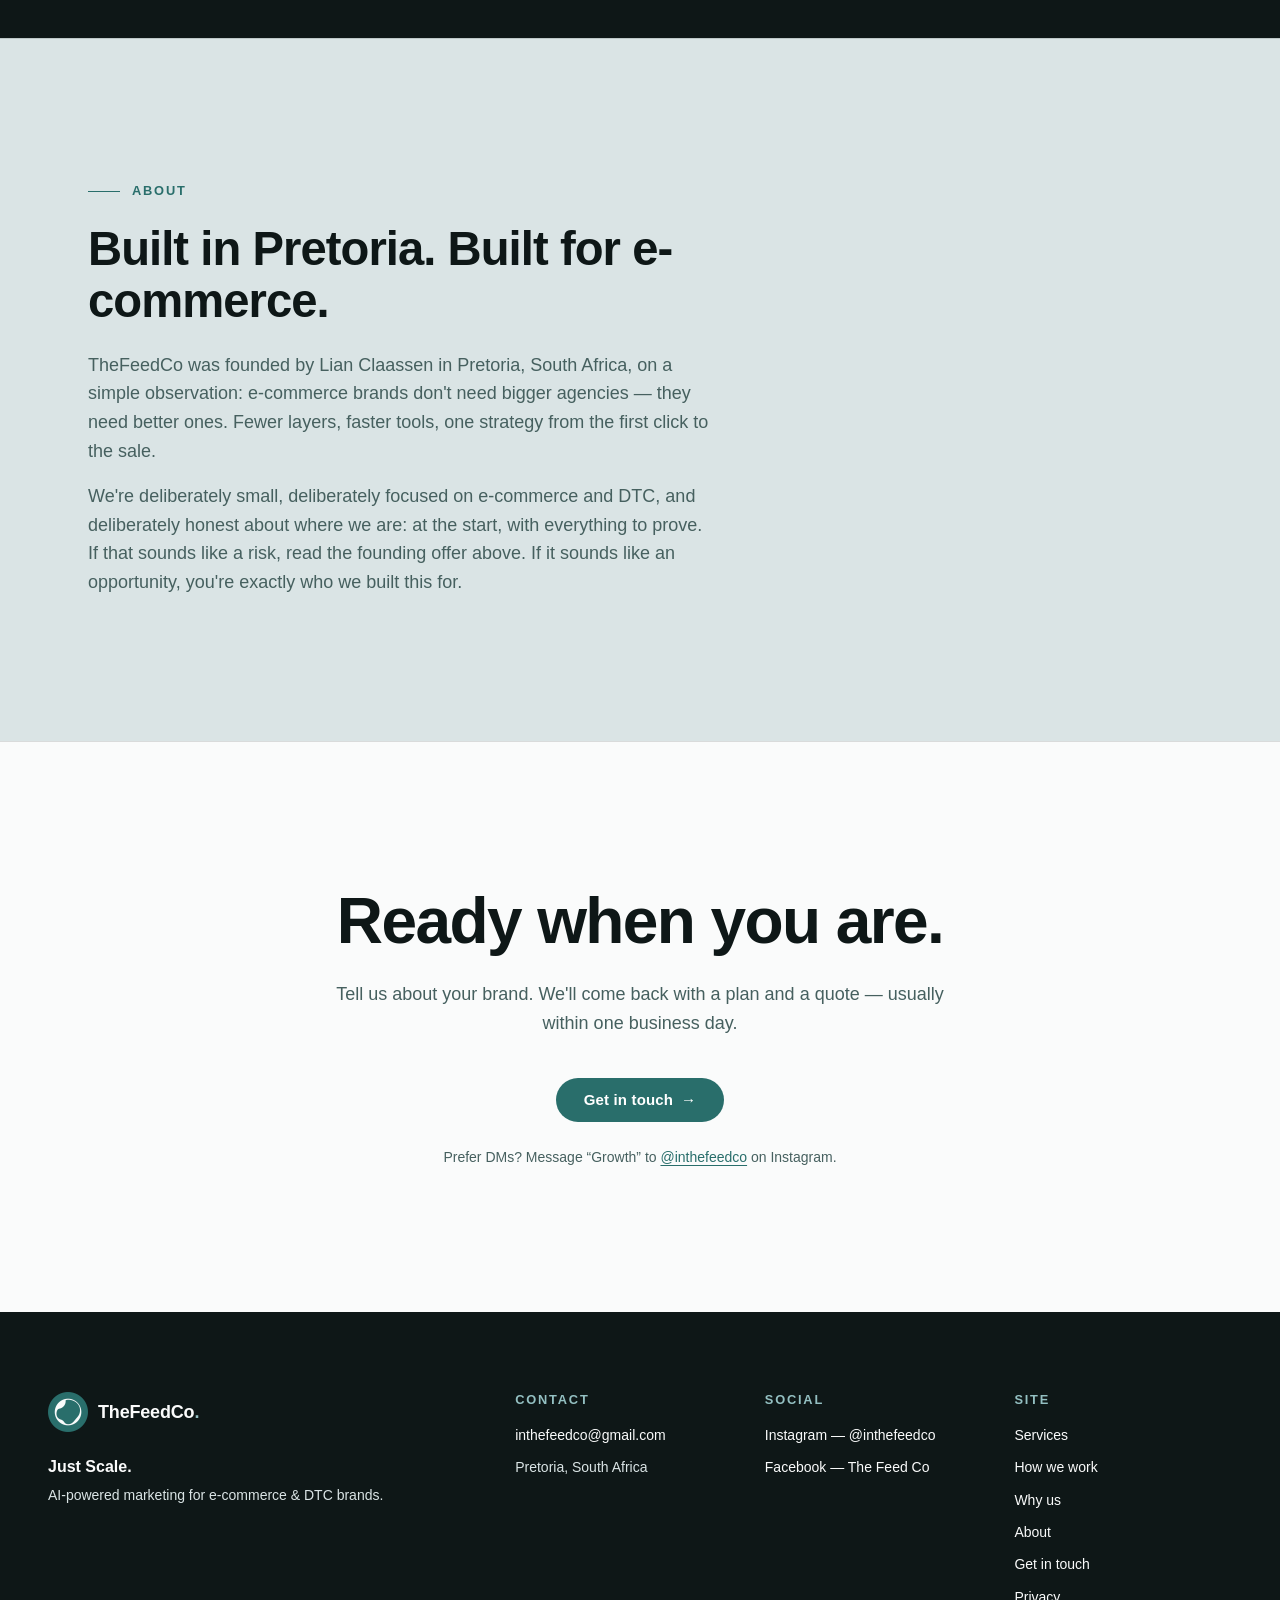
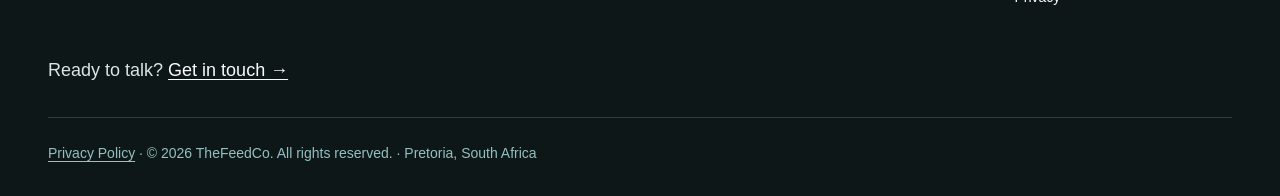
==== commit 5649bcfb: "Harden: add Content-Security-Policy + referrer policy; disclose fonts Security hardening for the sta" ====
--- a/index.html
+++ b/index.html
@@ -3,6 +3,8 @@
 <head>
   <meta charset="utf-8">
   <meta name="viewport" content="width=device-width, initial-scale=1">
+  <meta http-equiv="Content-Security-Policy" content="default-src 'self'; base-uri 'self'; object-src 'none'; script-src 'self' 'sha256-jEKeIZhl4a389+P5khwn9QmdZoDUXNSlnXFcMMiAgKE='; style-src 'self' 'unsafe-inline' https://fonts.googleapis.com; font-src https://fonts.gstatic.com; img-src 'self'; connect-src https://api.web3forms.com; form-action https://api.web3forms.com; upgrade-insecure-requests">
+  <meta name="referrer" content="strict-origin-when-cross-origin">
   <script>document.documentElement.className = document.documentElement.className.replace('no-js', 'js');</script>
   <title>TheFeedCo. — Website Creation & Paid Ads for E-commerce Brands | Pretoria</title>
   <meta name="description" content="TheFeedCo builds high-converting websites and runs Meta ads for e-commerce and DTC brands, under one strategy. No ad-spend markups, ever. Based in Pretoria, South Africa.">
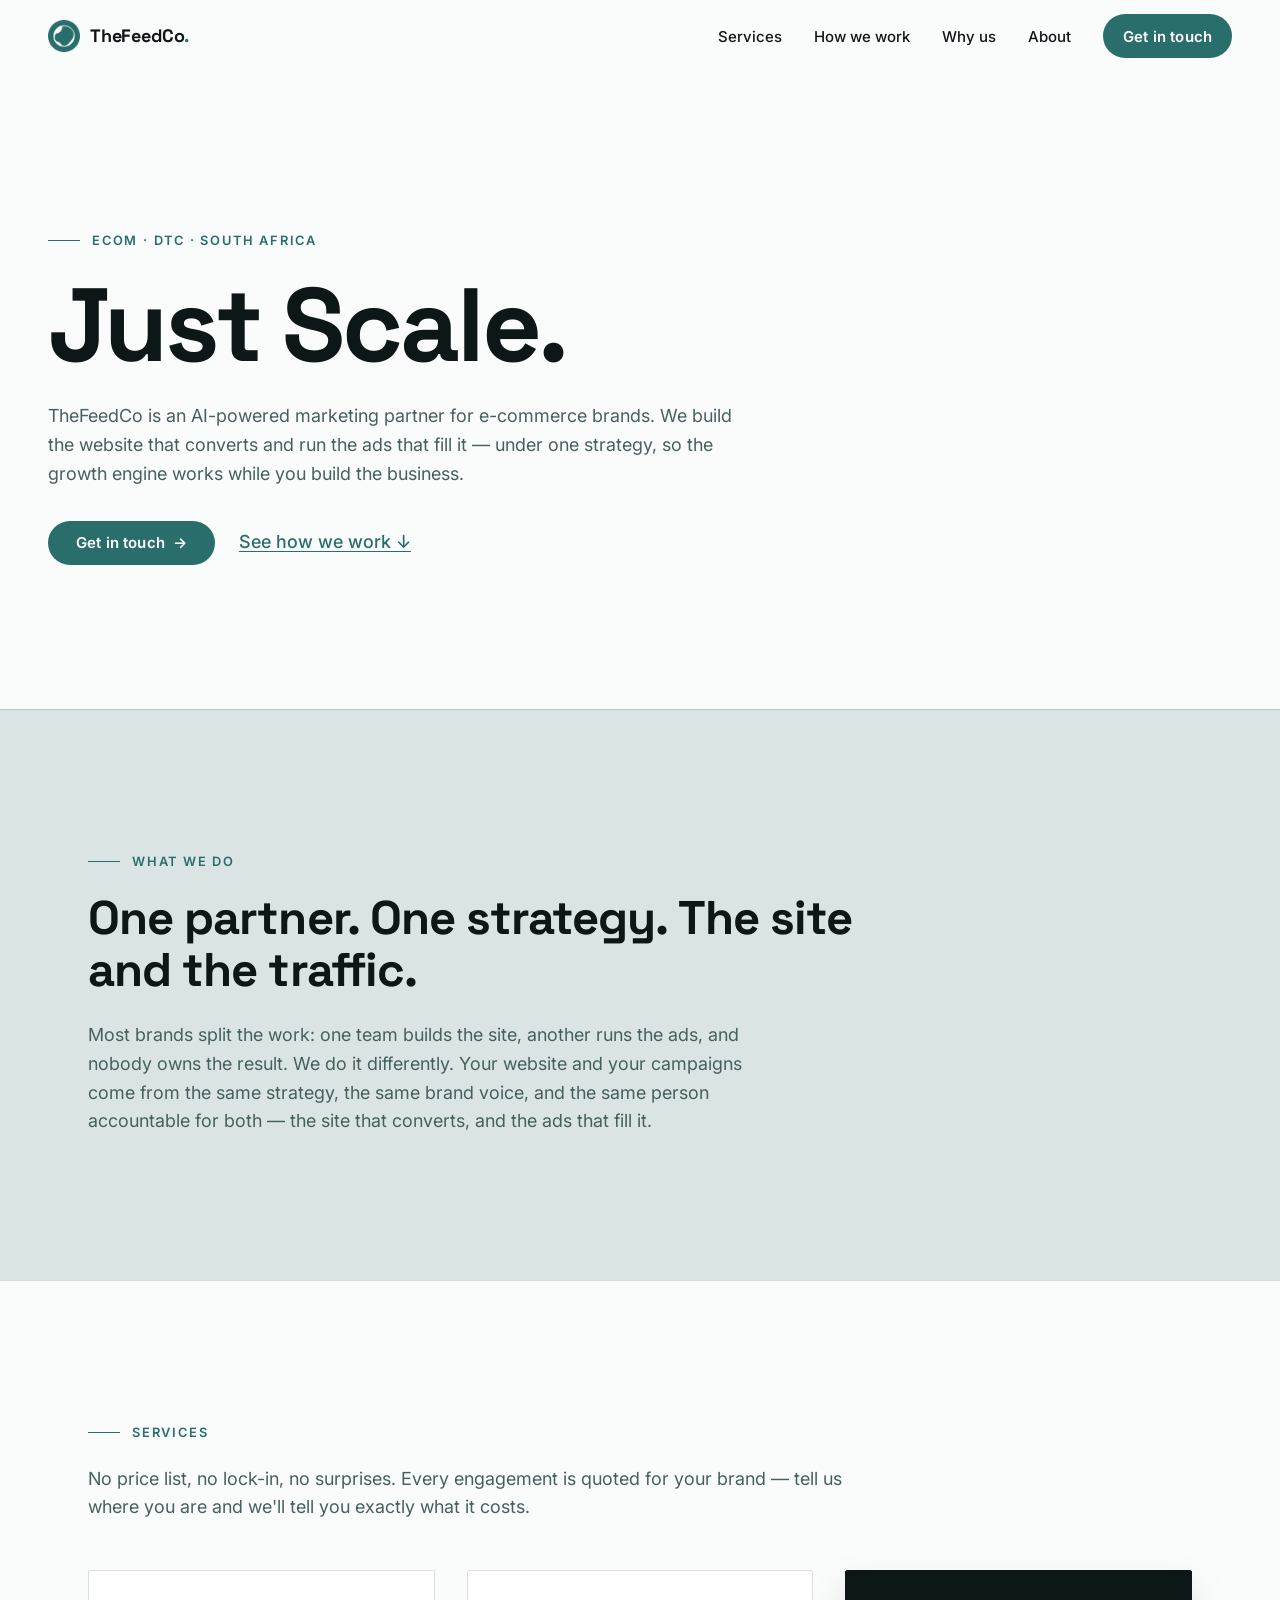
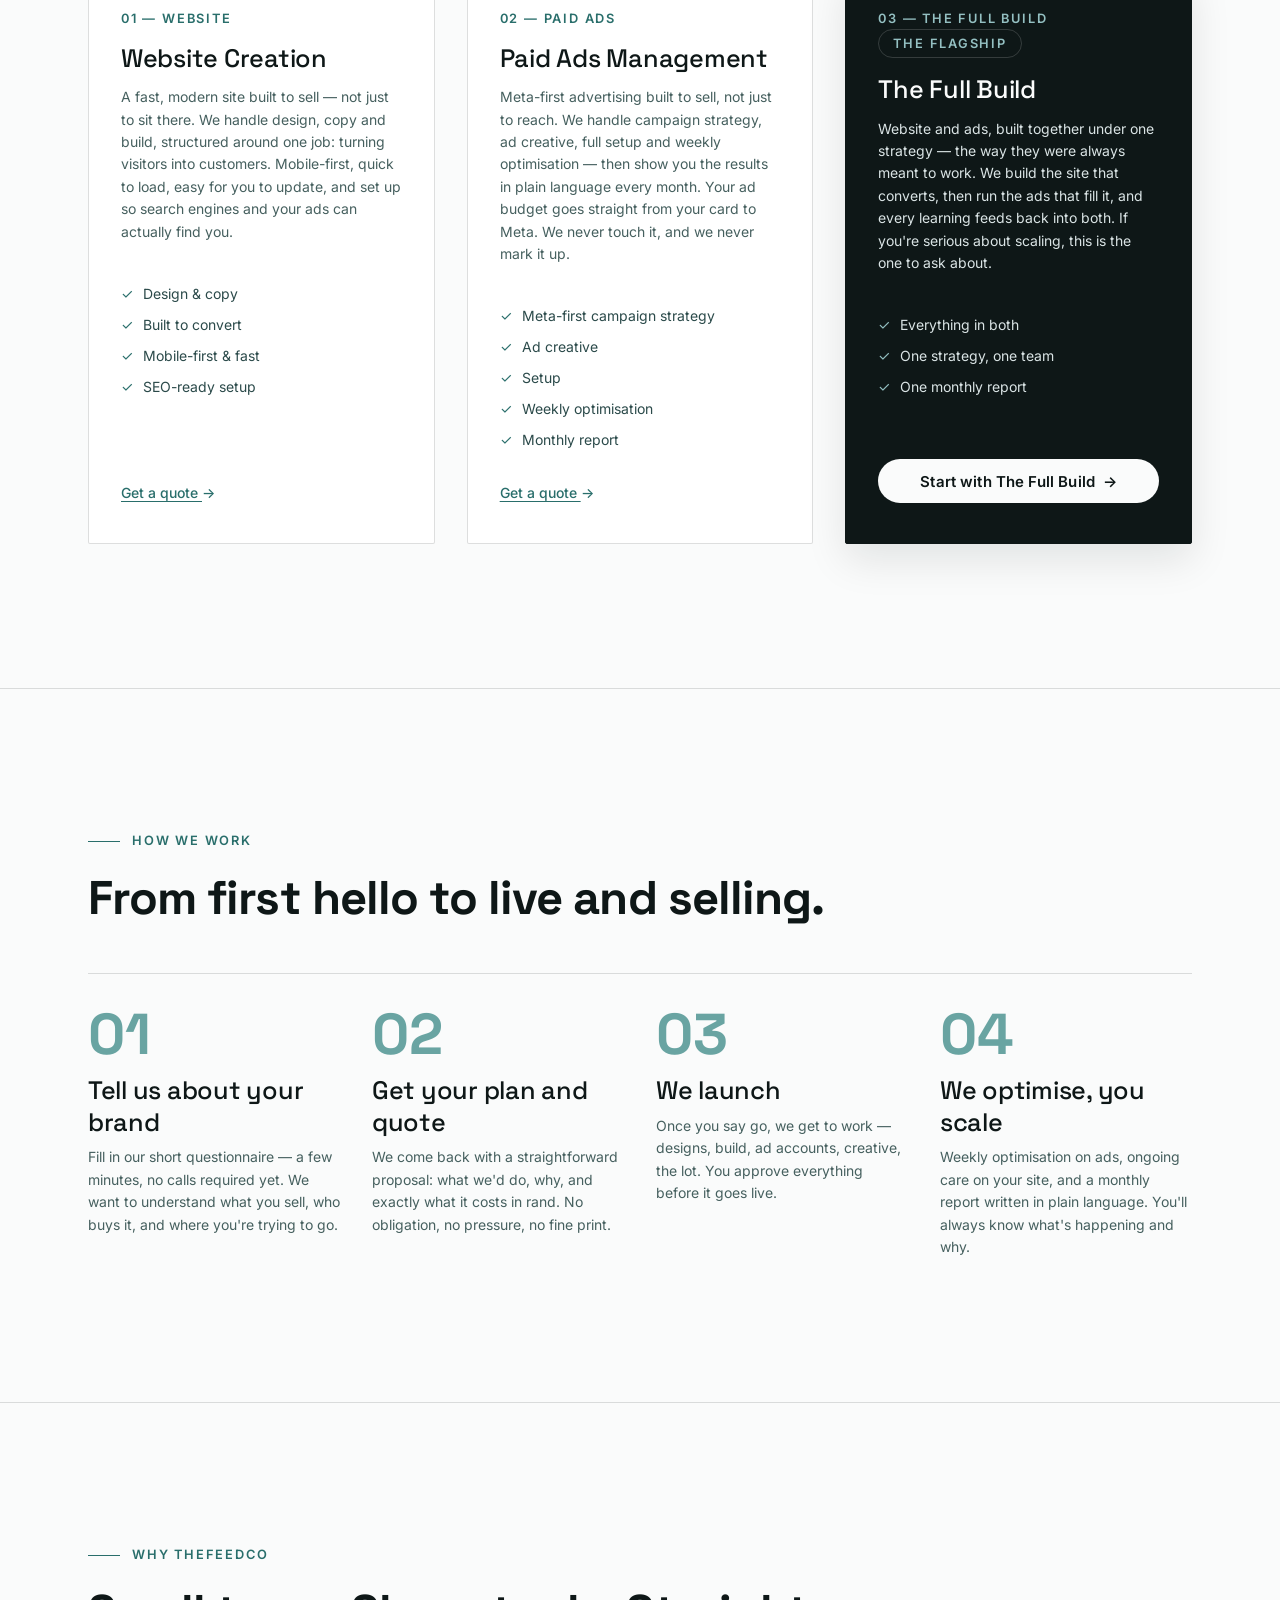
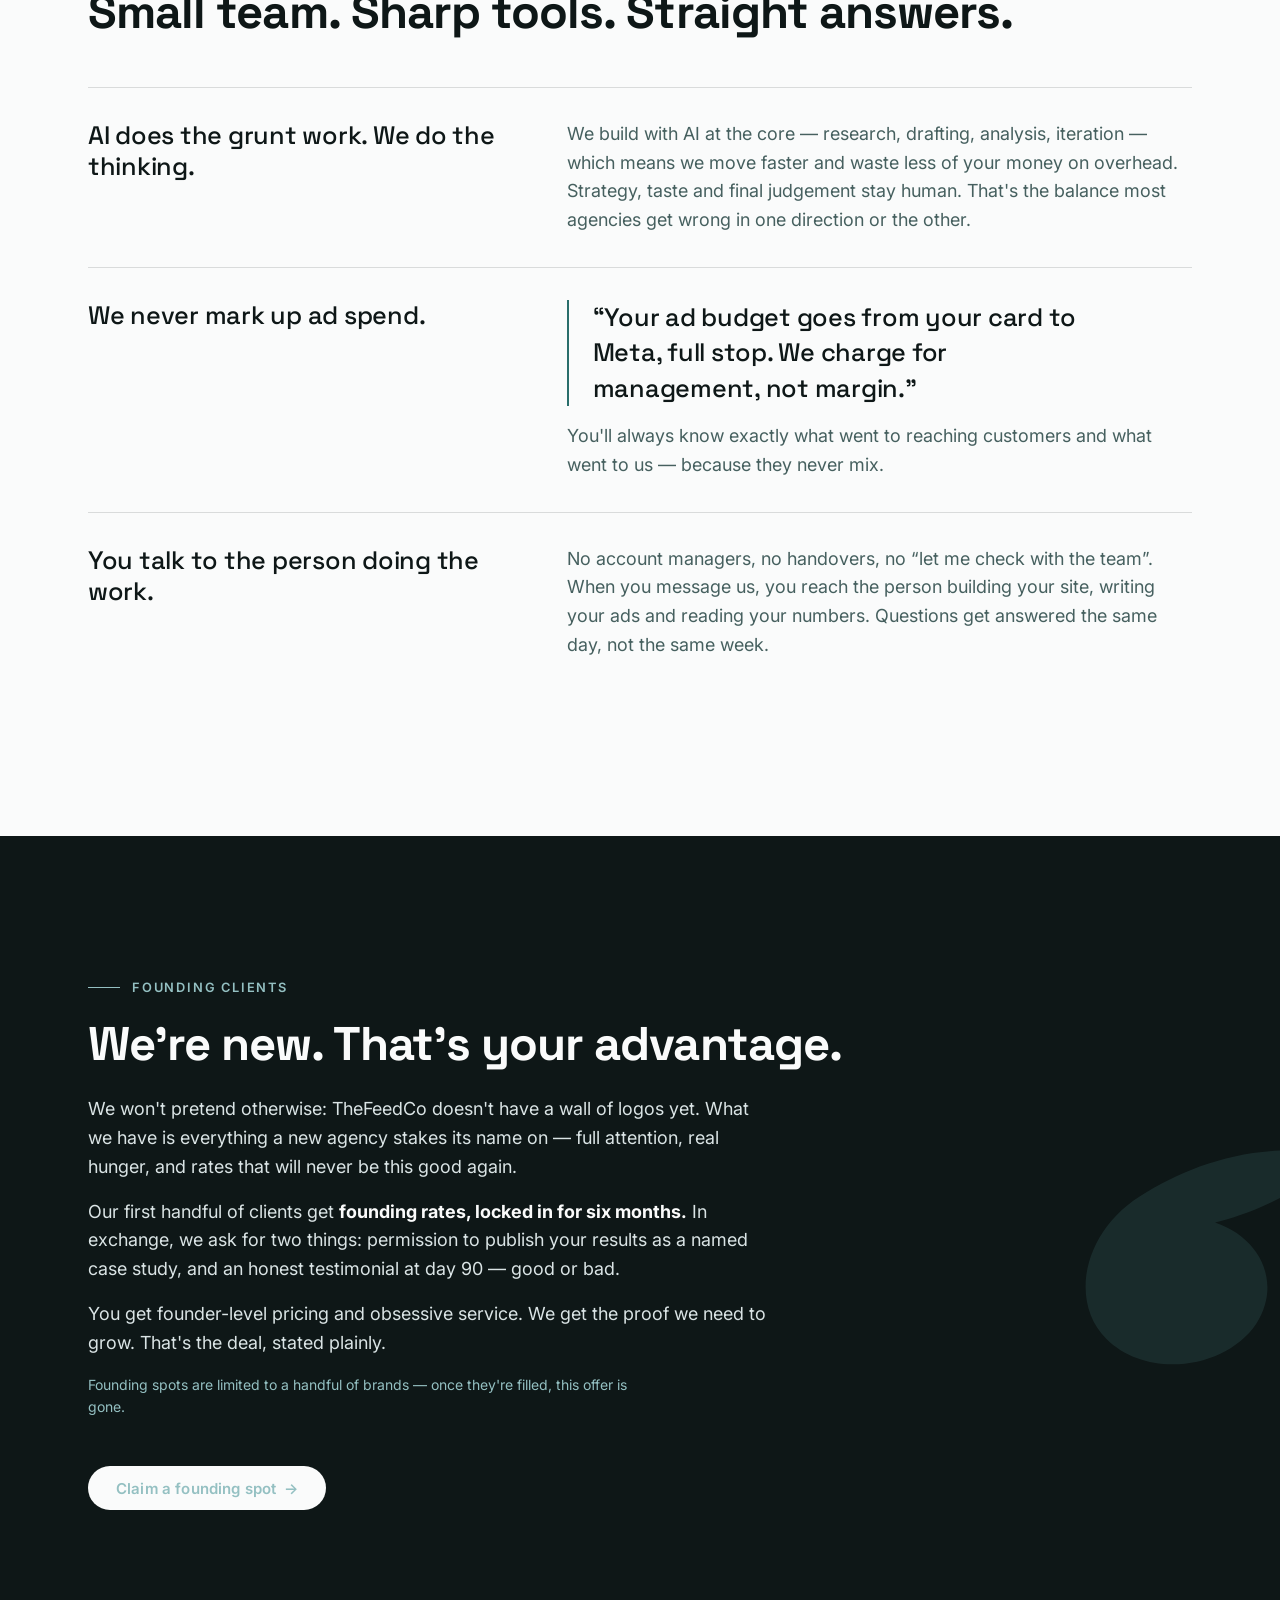
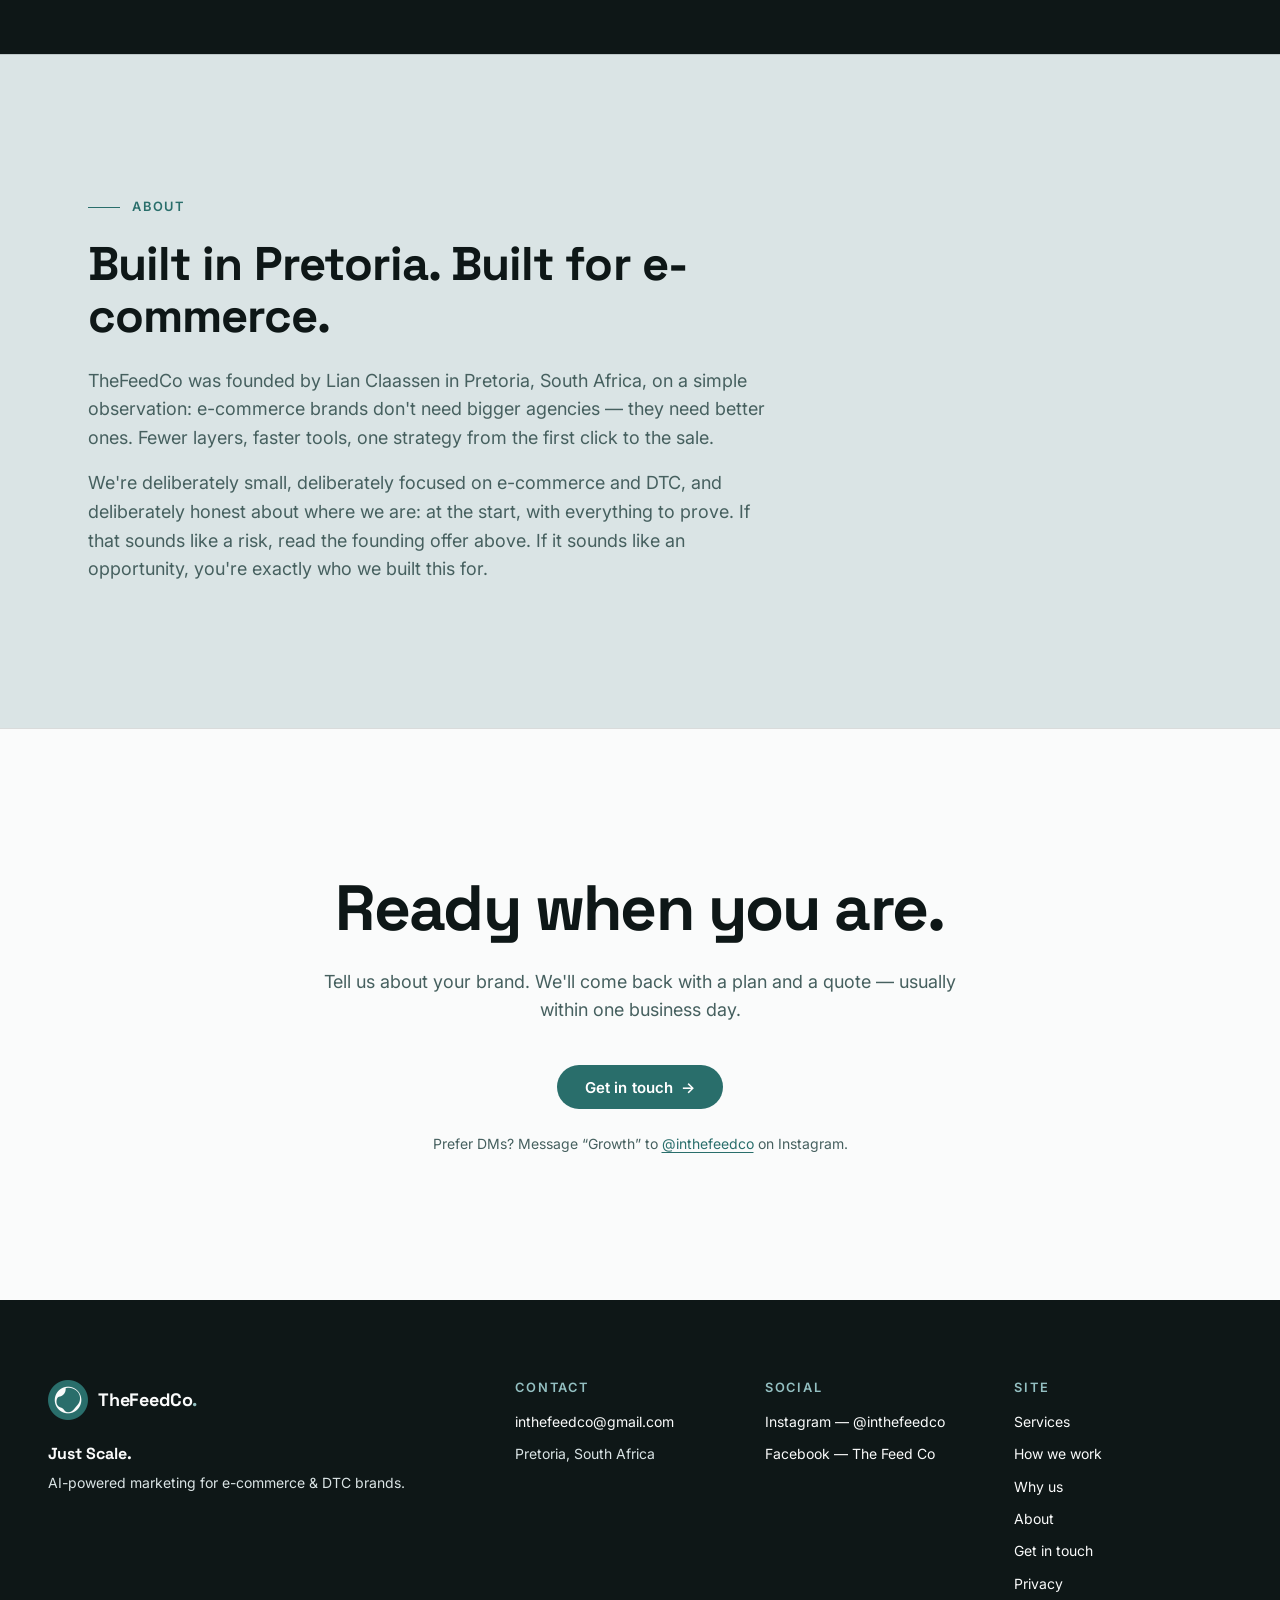
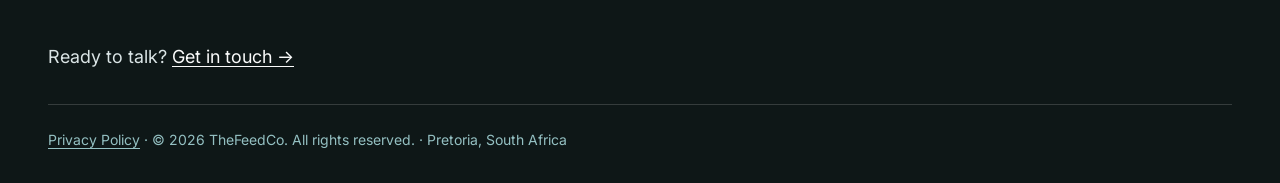
==== commit 712d80ef: "Revert CSP meta — broke JS execution for cached-script visitors The Content-Security-Policy added in" ====
--- a/index.html
+++ b/index.html
@@ -3,7 +3,6 @@
 <head>
   <meta charset="utf-8">
   <meta name="viewport" content="width=device-width, initial-scale=1">
-  <meta http-equiv="Content-Security-Policy" content="default-src 'self'; base-uri 'self'; object-src 'none'; script-src 'self' 'sha256-jEKeIZhl4a389+P5khwn9QmdZoDUXNSlnXFcMMiAgKE='; style-src 'self' 'unsafe-inline' https://fonts.googleapis.com; font-src https://fonts.gstatic.com; img-src 'self'; connect-src https://api.web3forms.com; form-action https://api.web3forms.com; upgrade-insecure-requests">
   <meta name="referrer" content="strict-origin-when-cross-origin">
   <script>document.documentElement.className = document.documentElement.className.replace('no-js', 'js');</script>
   <title>TheFeedCo. — Website Creation & Paid Ads for E-commerce Brands | Pretoria</title>
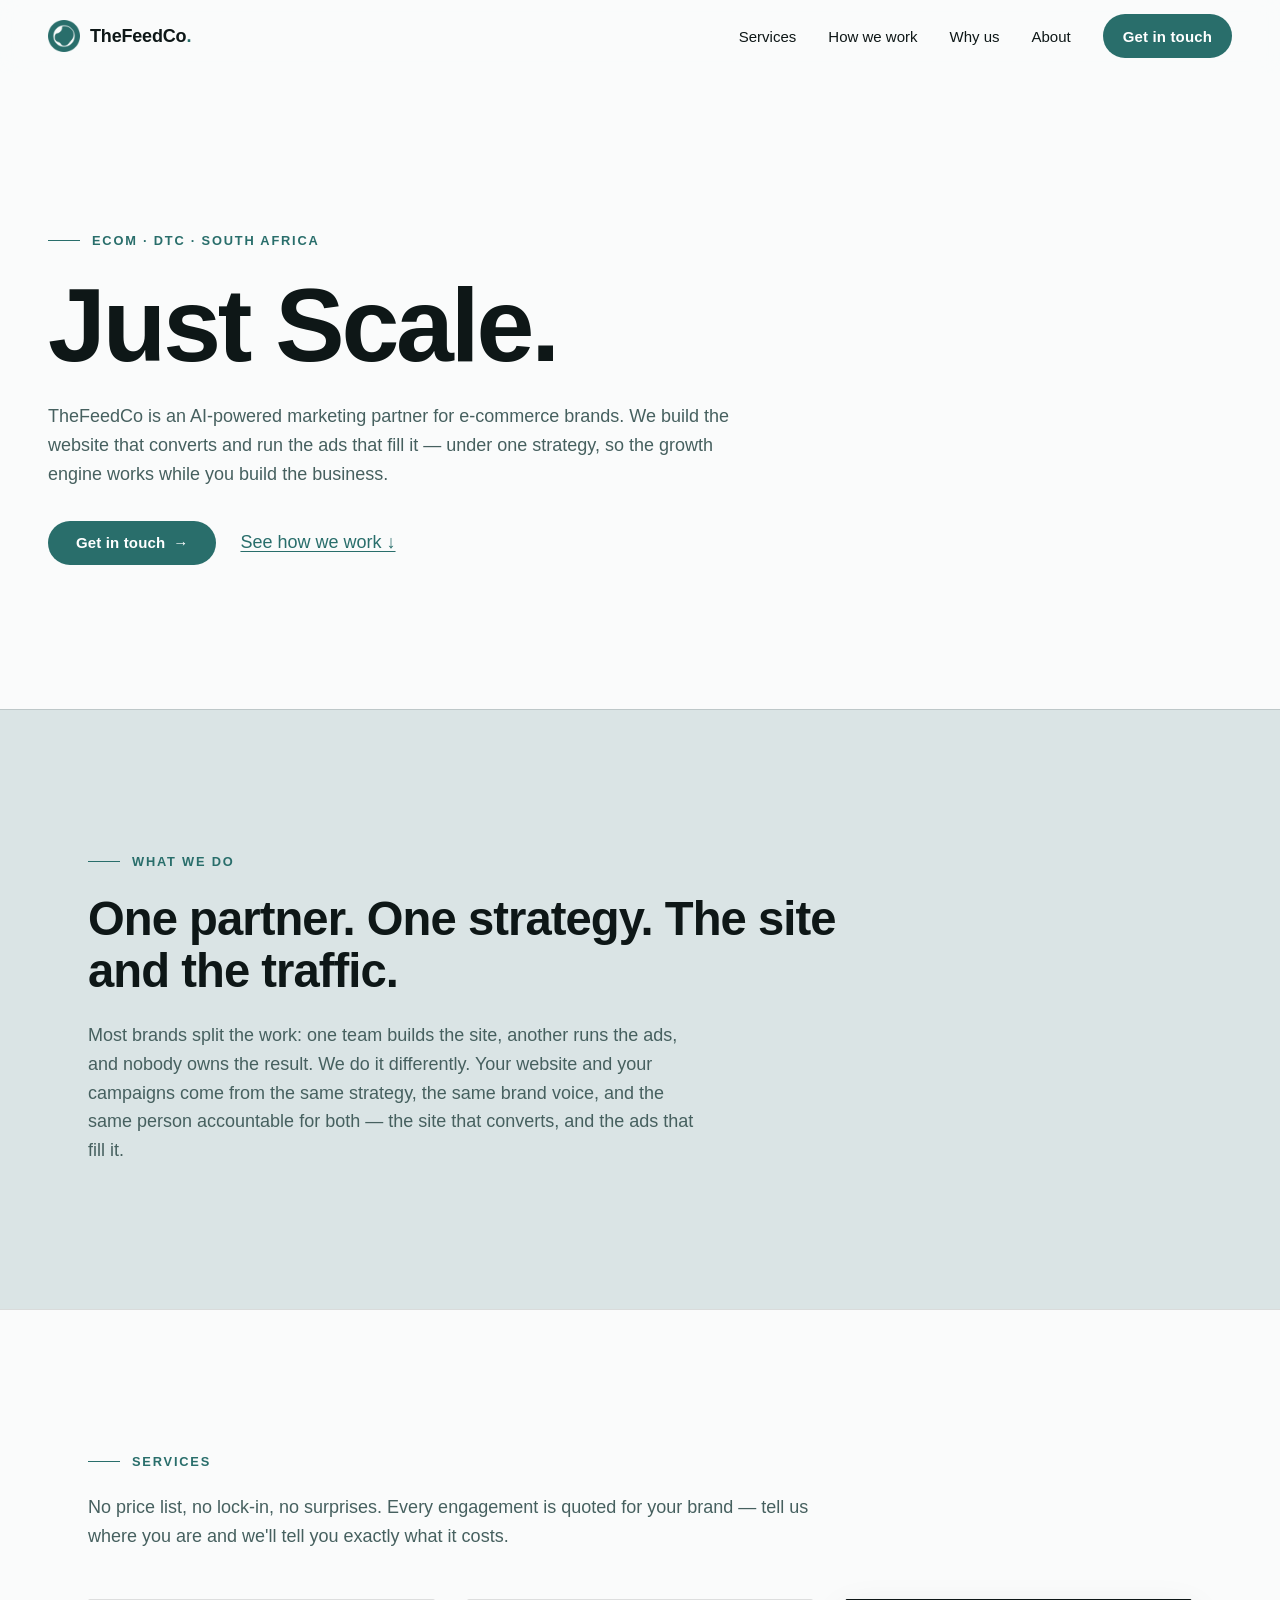
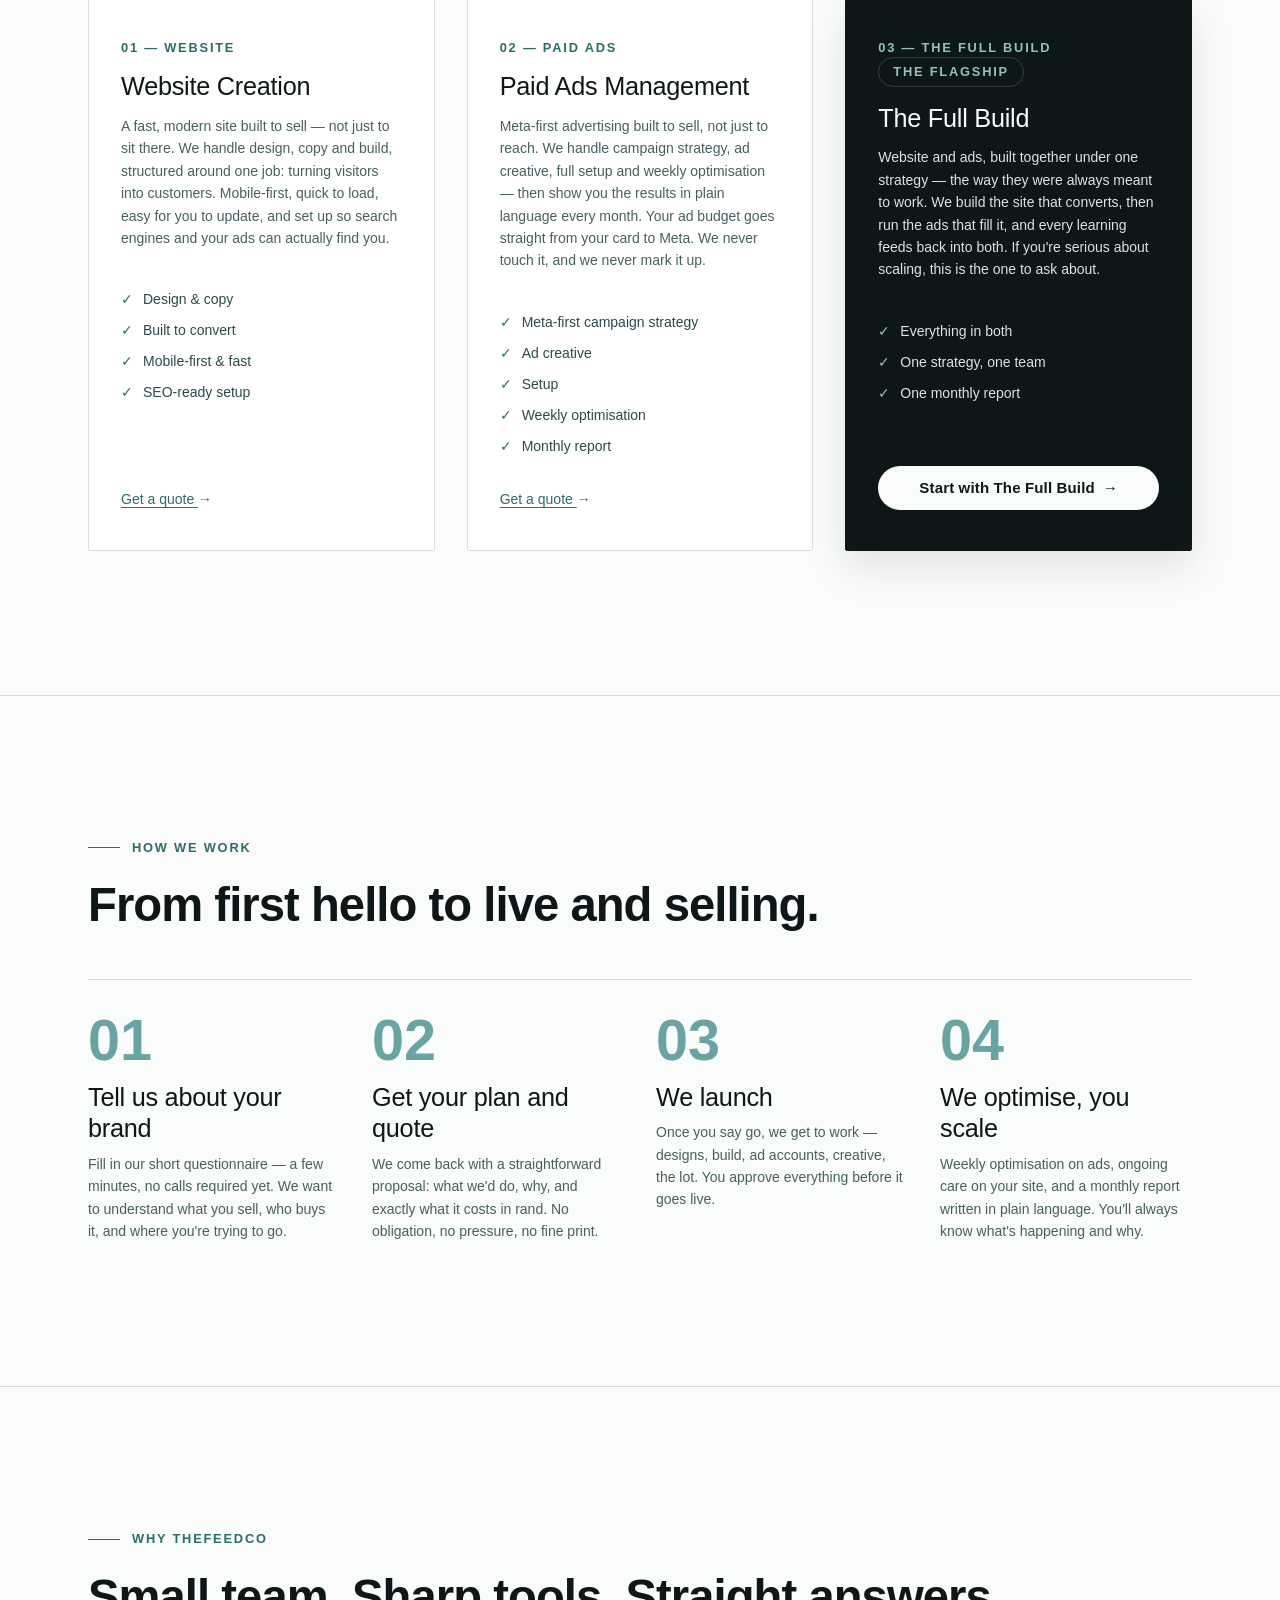
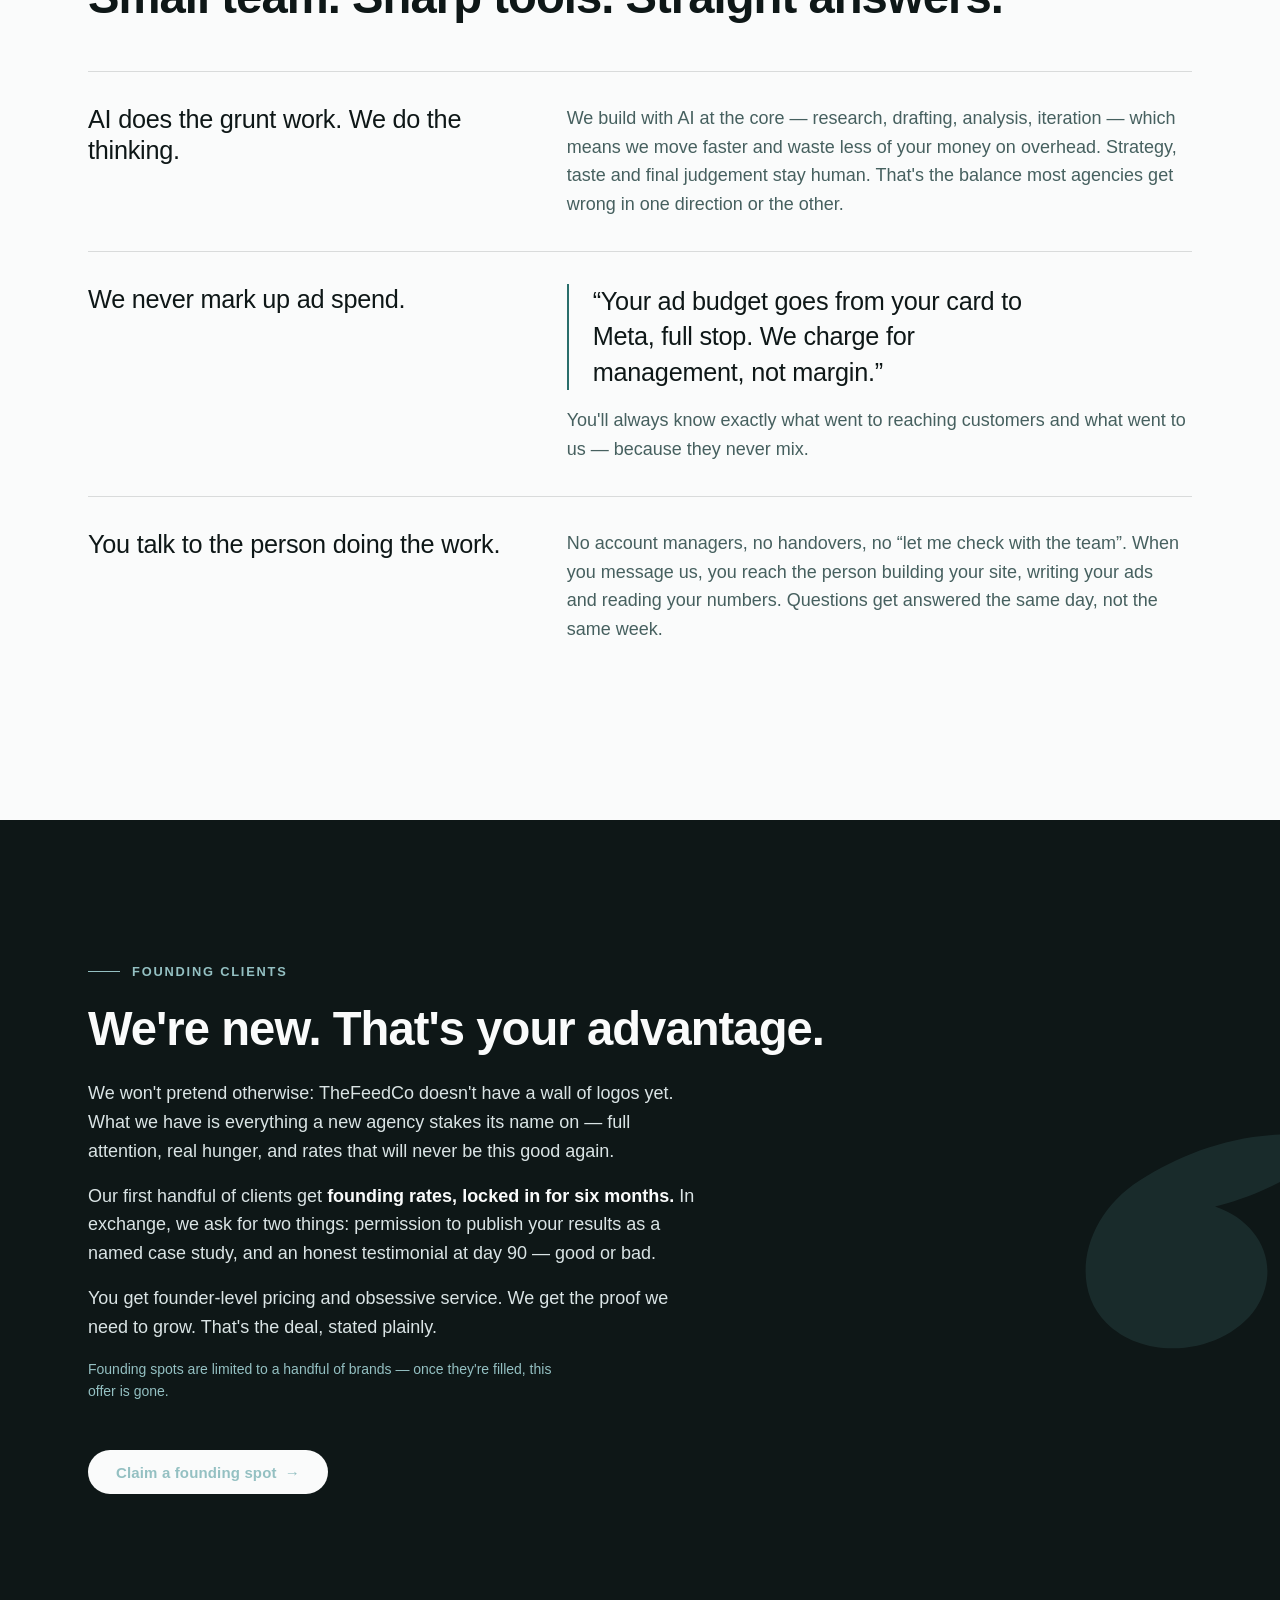
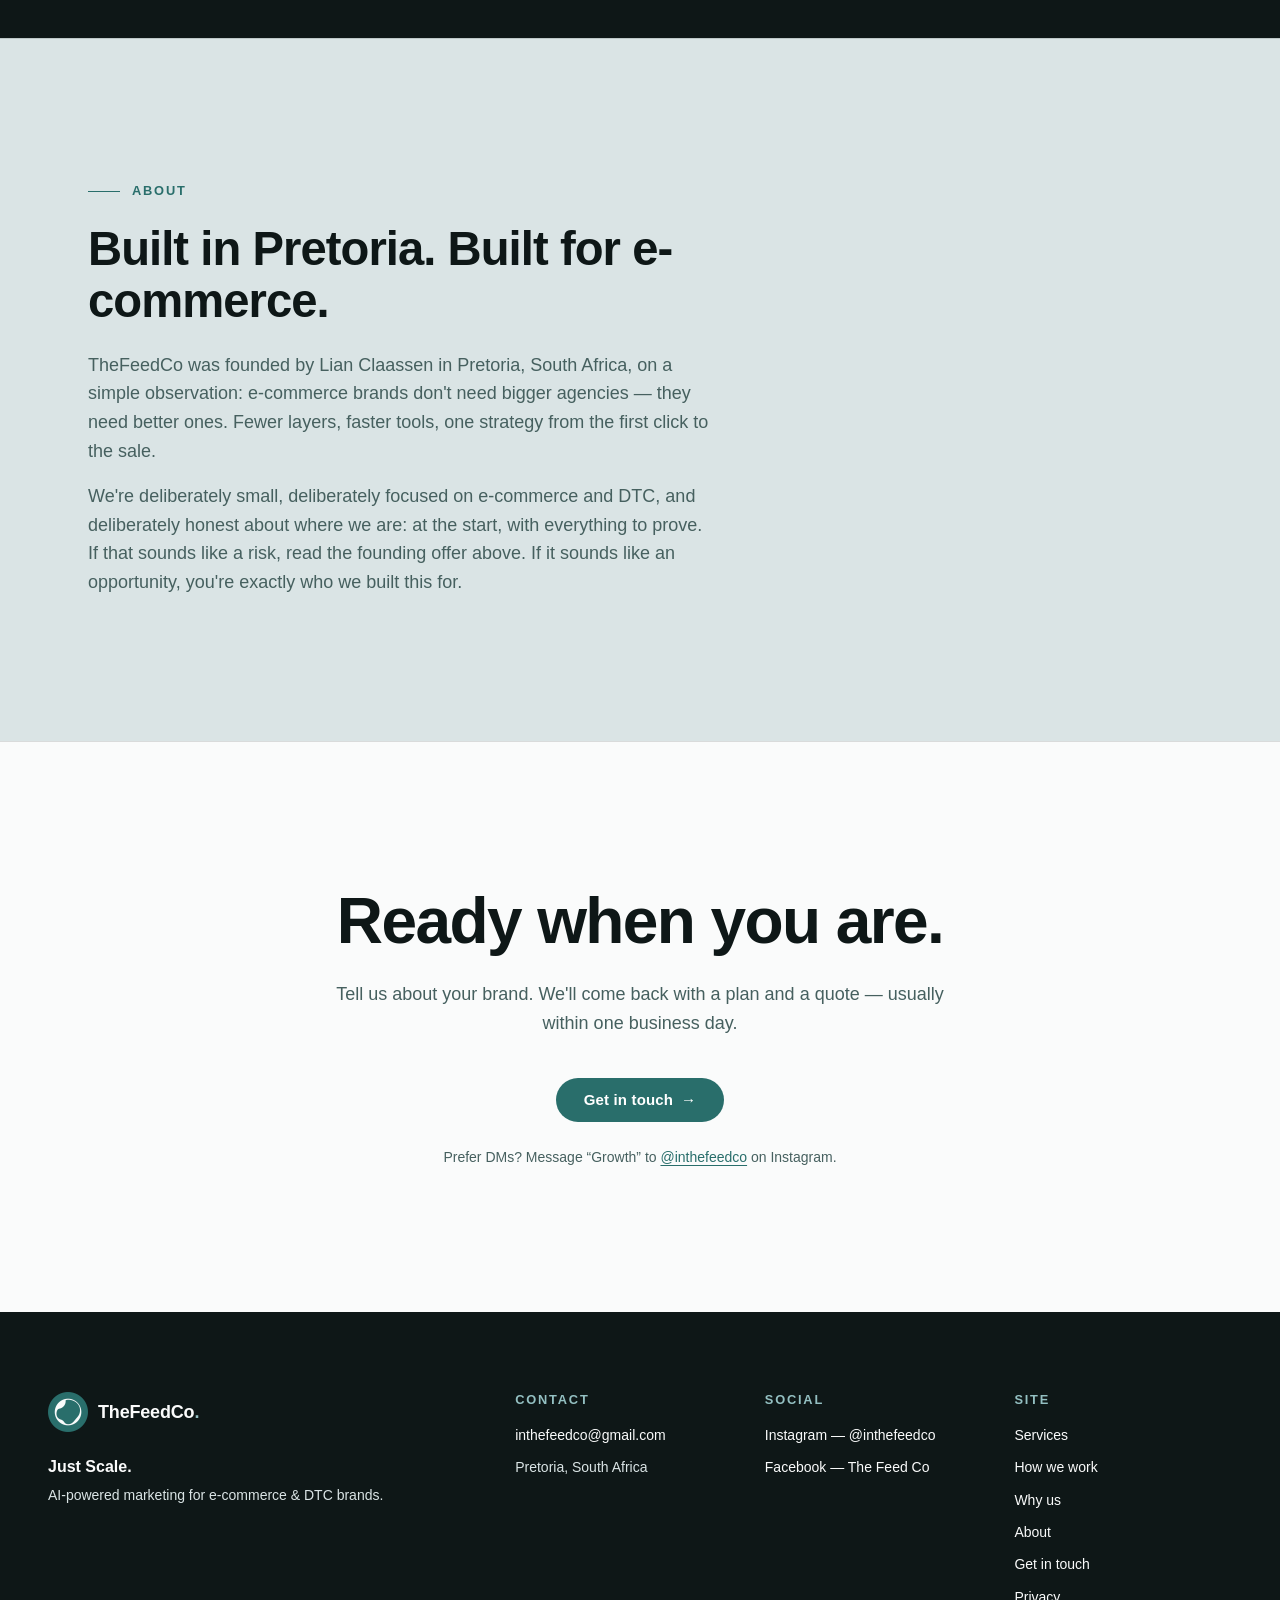
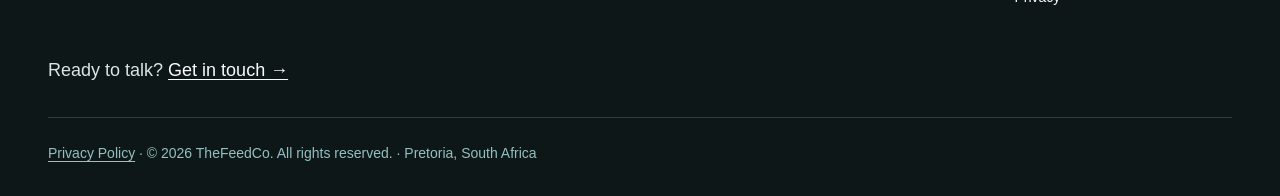
==== commit 1593e3dd: "Re-apply Content-Security-Policy — prior revert was a false alarm The revert in 712d80e was triggere" ====
--- a/index.html
+++ b/index.html
@@ -3,6 +3,7 @@
 <head>
   <meta charset="utf-8">
   <meta name="viewport" content="width=device-width, initial-scale=1">
+  <meta http-equiv="Content-Security-Policy" content="default-src 'self'; base-uri 'self'; object-src 'none'; script-src 'self' 'sha256-jEKeIZhl4a389+P5khwn9QmdZoDUXNSlnXFcMMiAgKE='; style-src 'self' 'unsafe-inline' https://fonts.googleapis.com; font-src https://fonts.gstatic.com; img-src 'self'; connect-src https://api.web3forms.com; form-action https://api.web3forms.com; upgrade-insecure-requests">
   <meta name="referrer" content="strict-origin-when-cross-origin">
   <script>document.documentElement.className = document.documentElement.className.replace('no-js', 'js');</script>
   <title>TheFeedCo. — Website Creation & Paid Ads for E-commerce Brands | Pretoria</title>
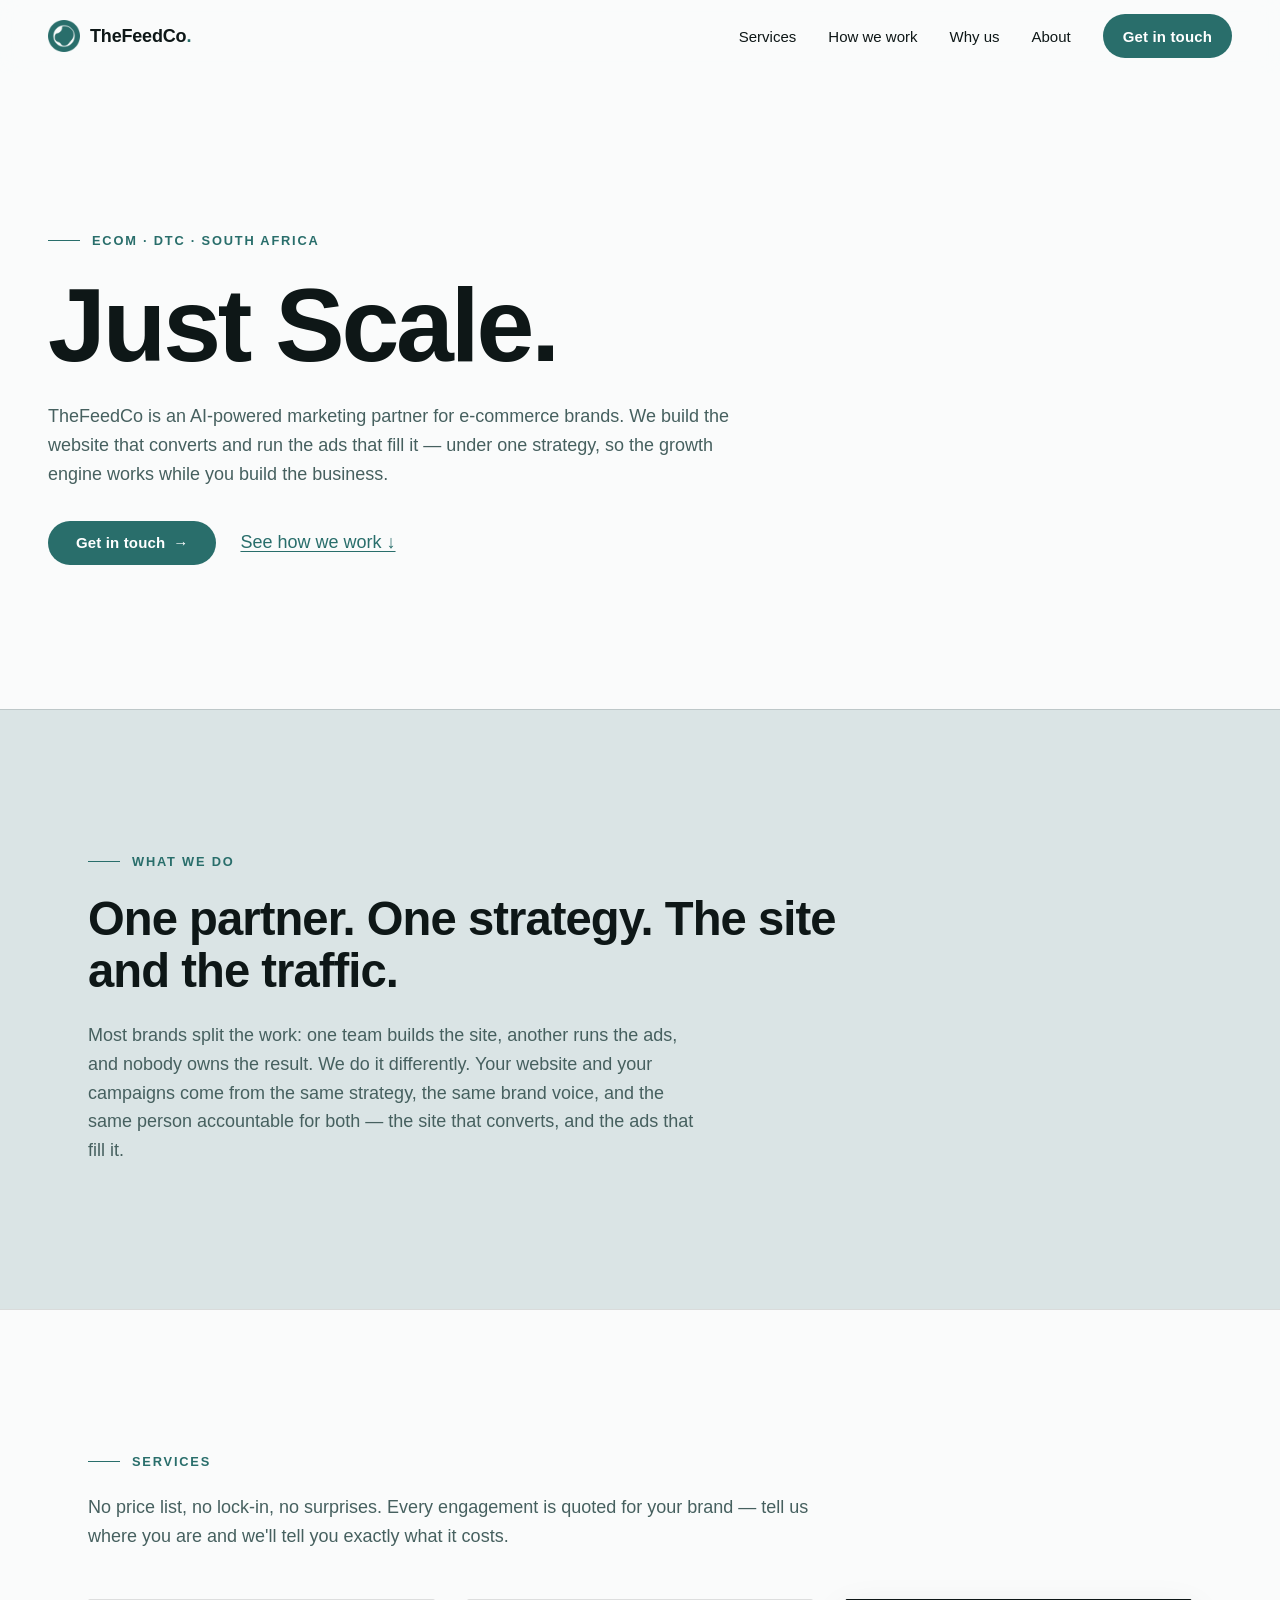
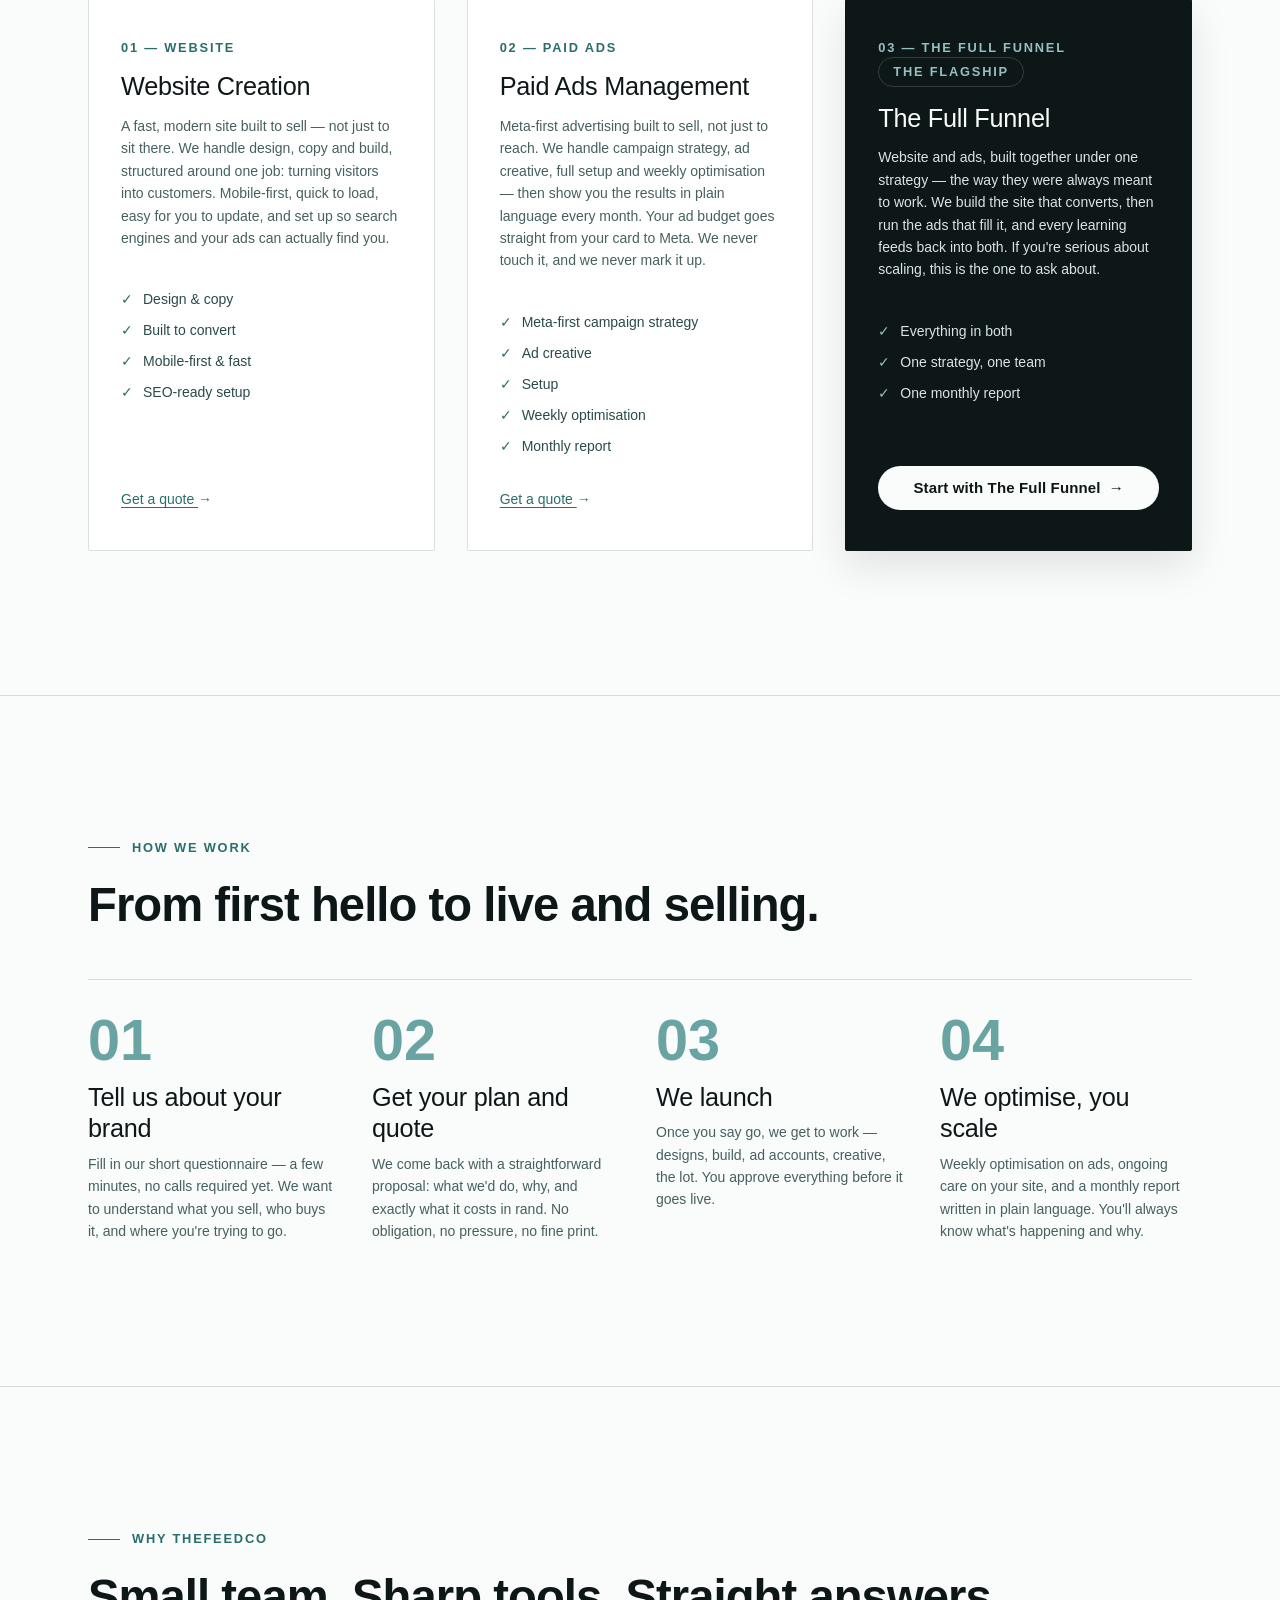
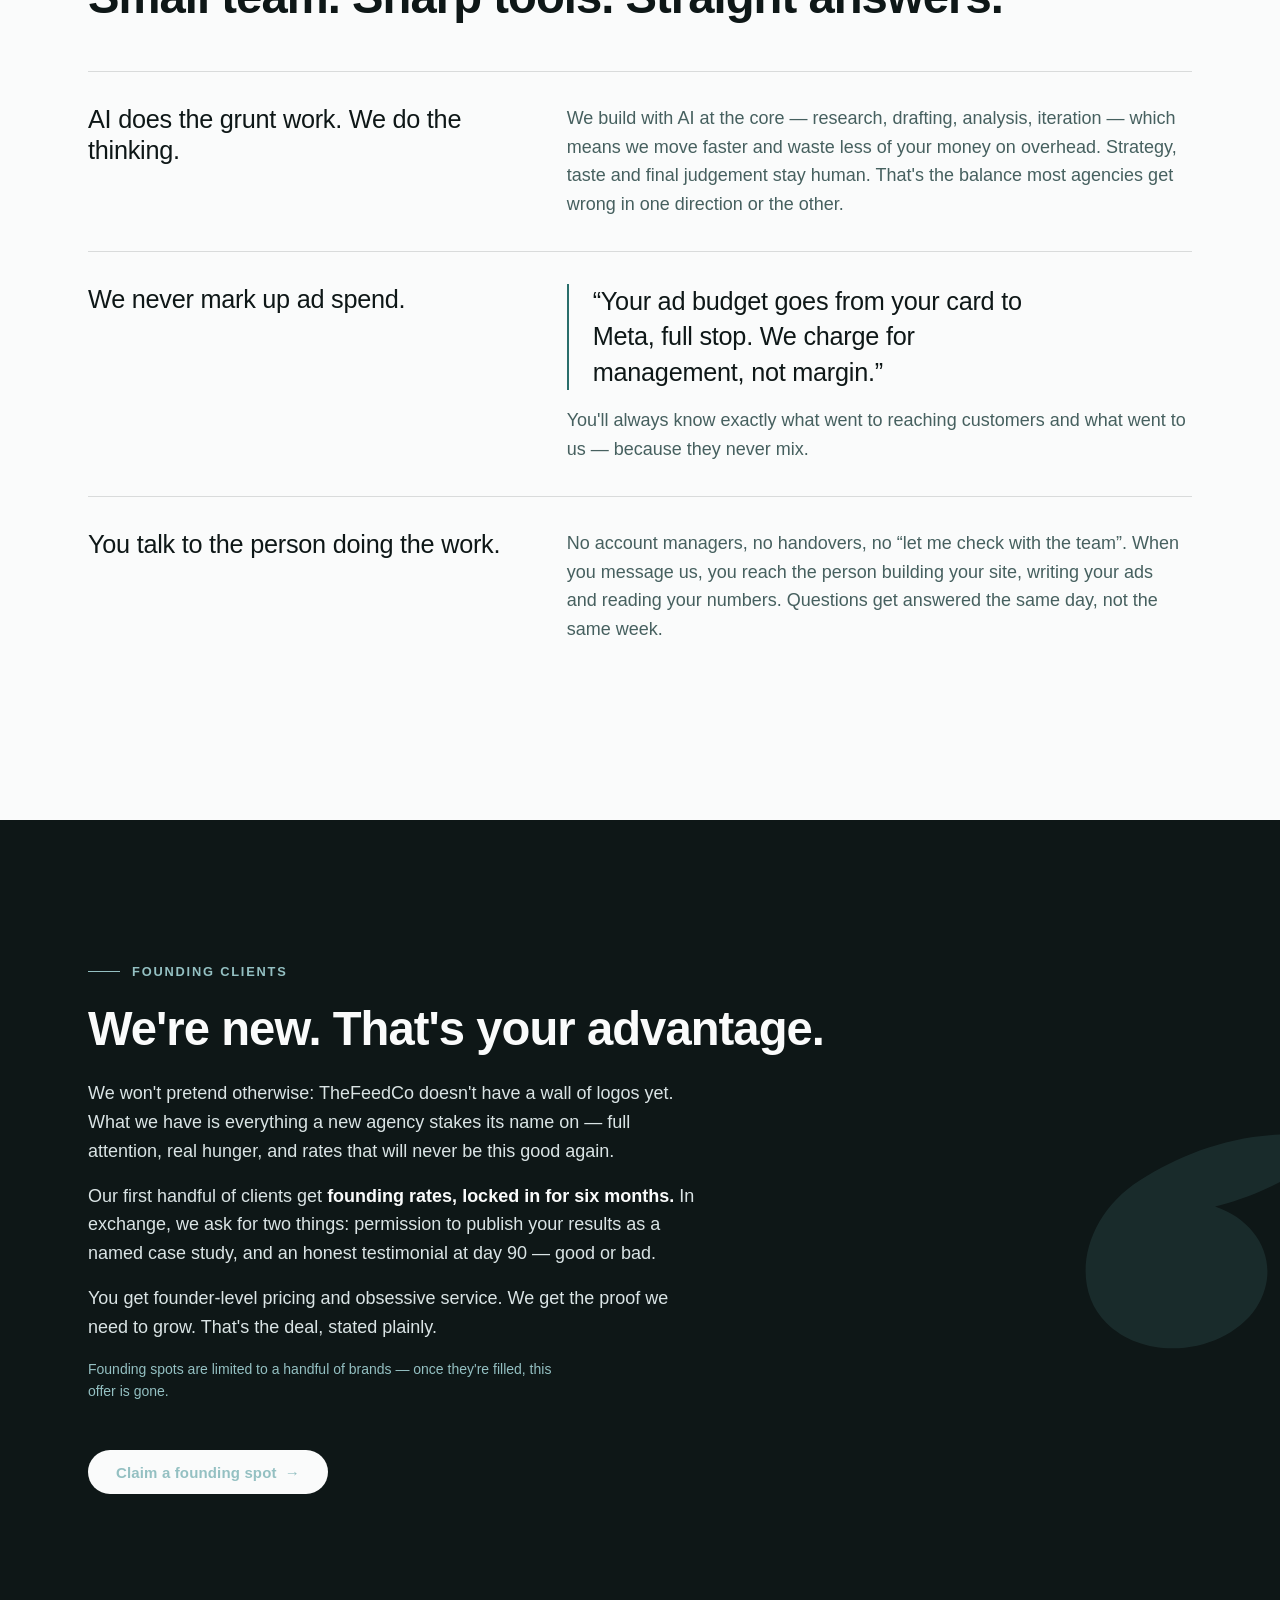
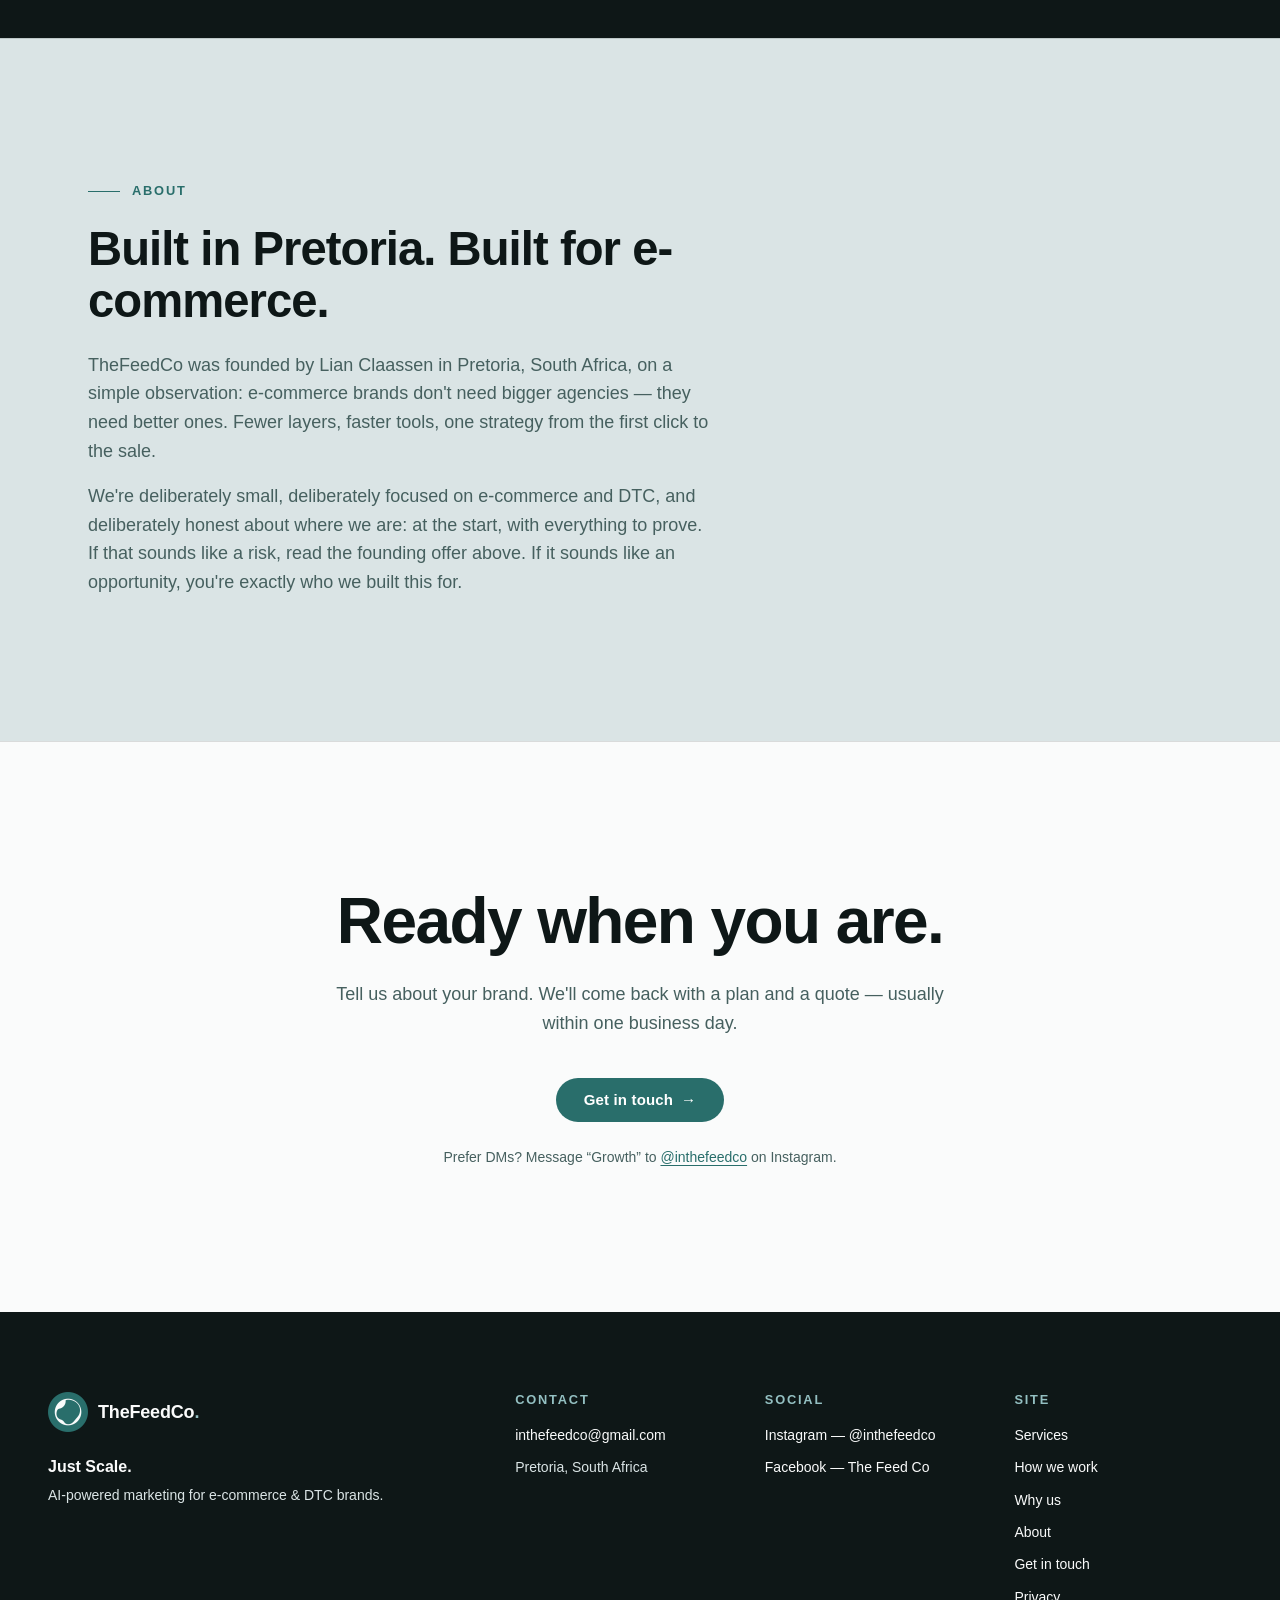
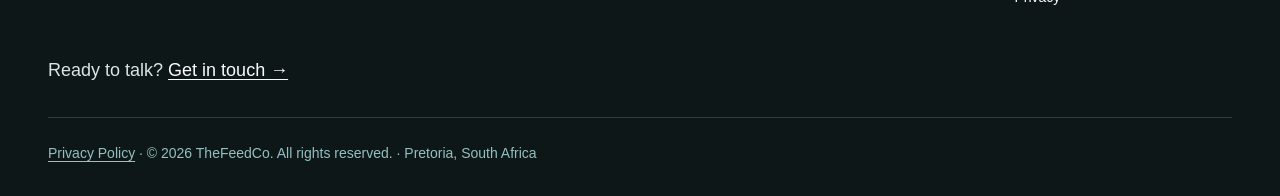
==== commit d7f01ca0: "Rename flagship service: The Full Build -> The Full Funnel Website + ads is a sales funnel, so "The " ====
--- a/index.html
+++ b/index.html
@@ -155,17 +155,17 @@
 
           <article class="card card--flagship reveal" style="--i:2">
             <div class="card-top">
-              <p class="card-index">03 — The Full Build</p>
+              <p class="card-index">03 — The Full Funnel</p>
               <p class="card-tag">The Flagship</p>
             </div>
-            <h3>The Full Build</h3>
+            <h3>The Full Funnel</h3>
             <p class="card-body">Website and ads, built together under one strategy — the way they were always meant to work. We build the site that converts, then run the ads that fill it, and every learning feeds back into both. If you're serious about scaling, this is the one to ask about.</p>
             <ul class="card-list">
               <li>Everything in both</li>
               <li>One strategy, one team</li>
               <li>One monthly report</li>
             </ul>
-            <a class="btn btn--on-dark" href="./get-in-touch.html?interest=full-build">Start with The Full Build <span class="btn-arrow" aria-hidden="true">→</span></a>
+            <a class="btn btn--on-dark" href="./get-in-touch.html?interest=full-funnel">Start with The Full Funnel <span class="btn-arrow" aria-hidden="true">→</span></a>
           </article>
         </div>
       </div>
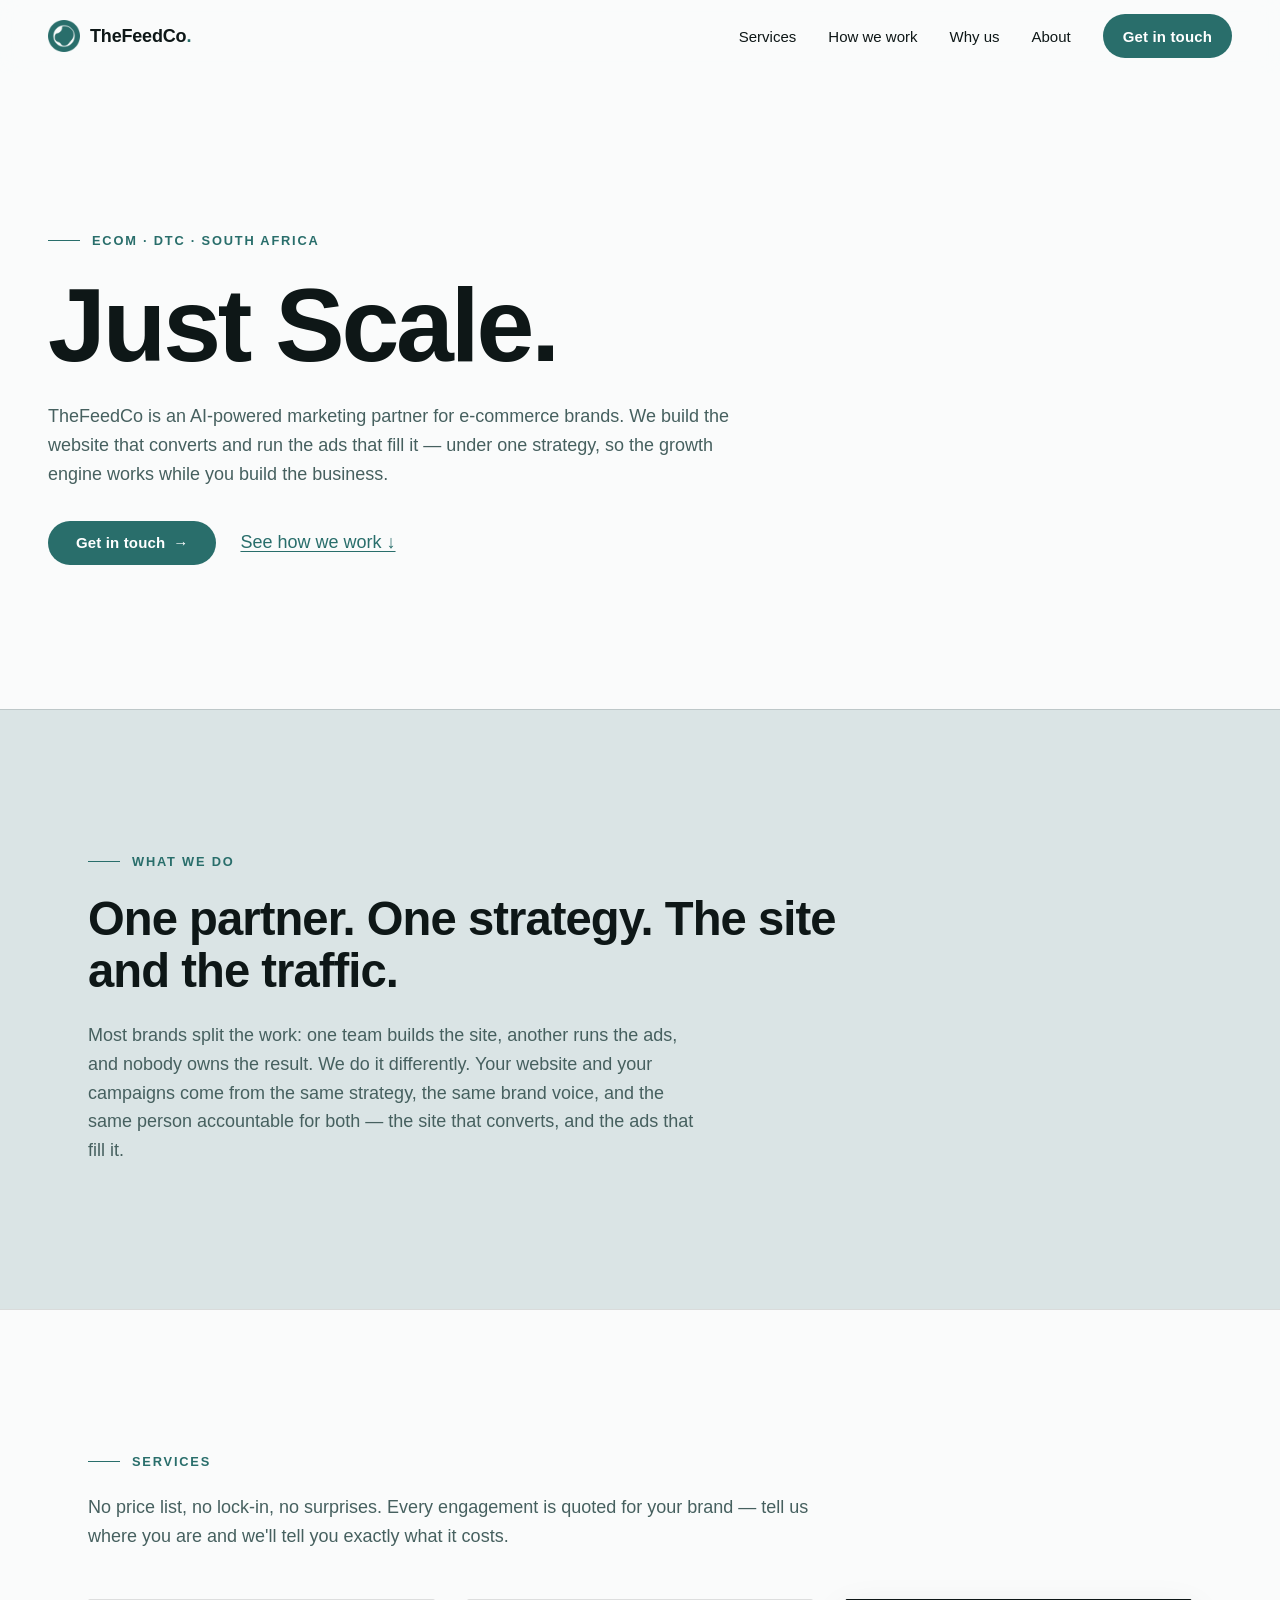
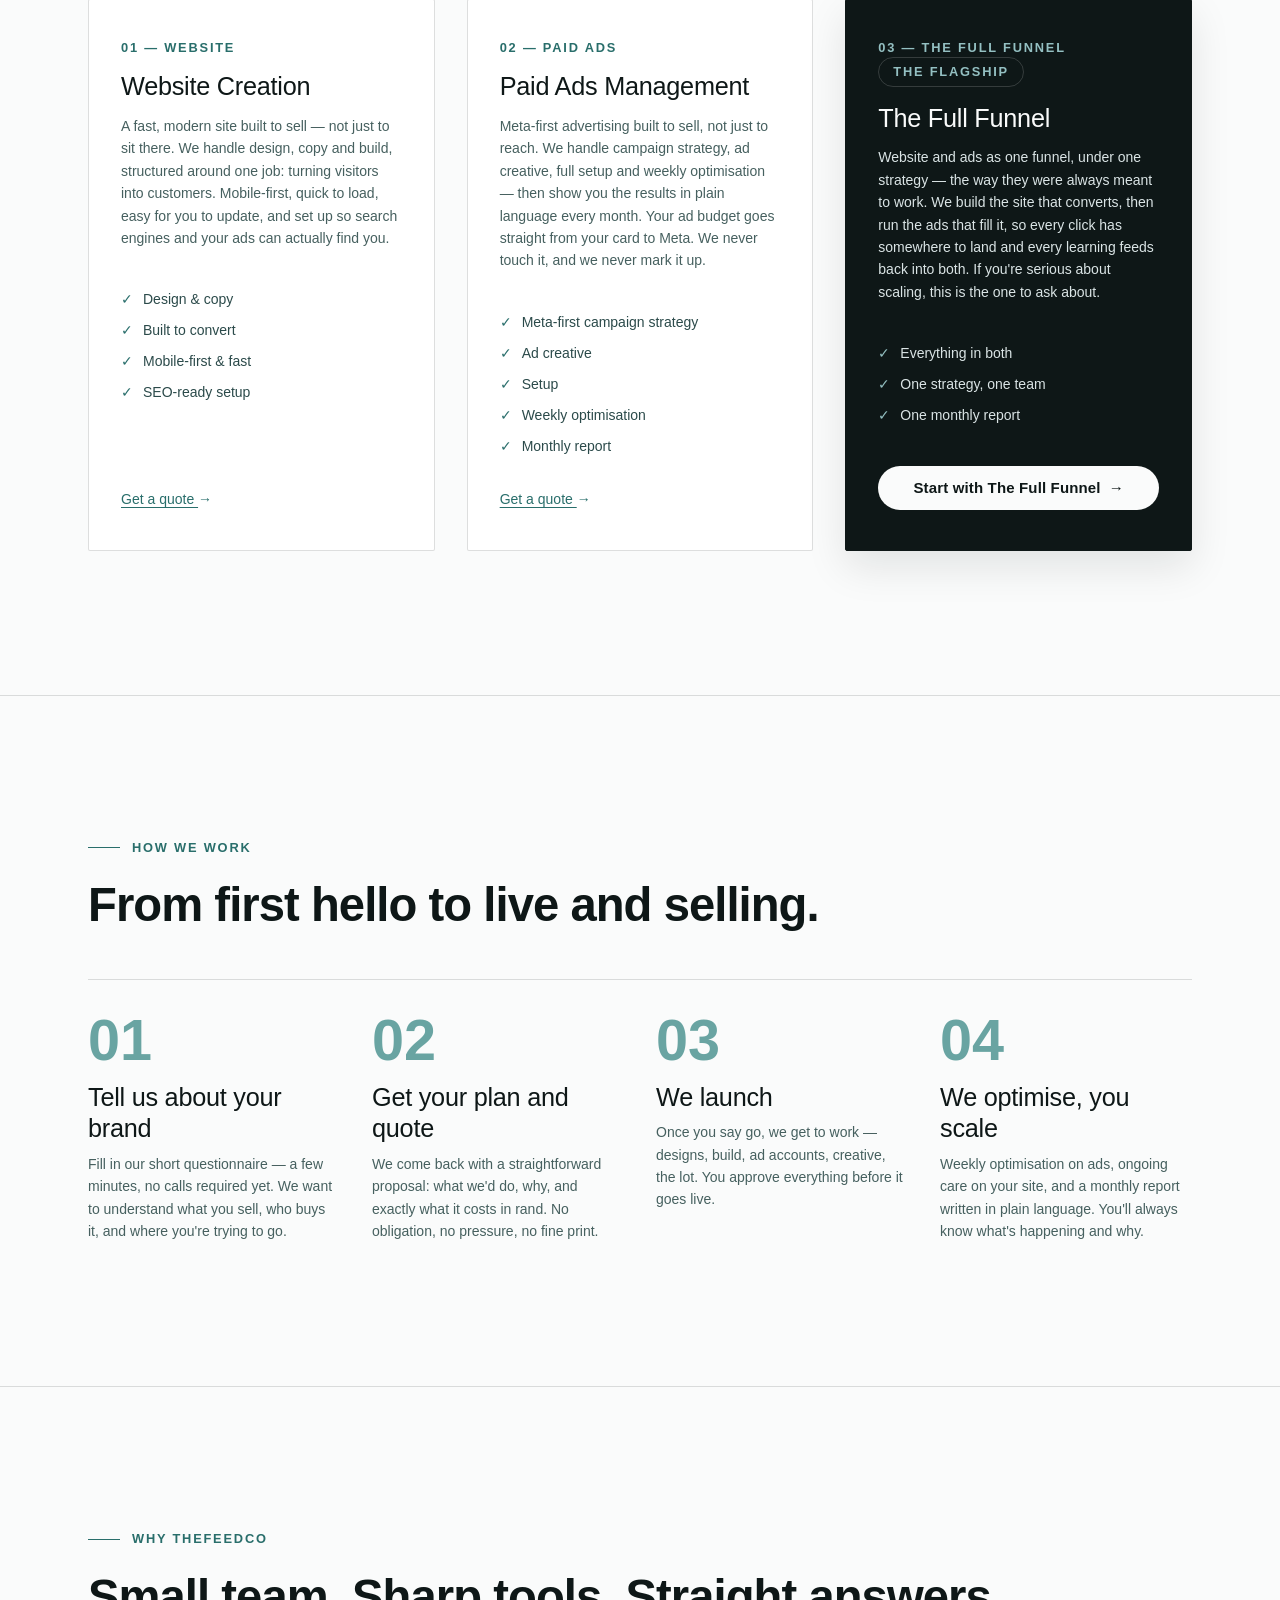
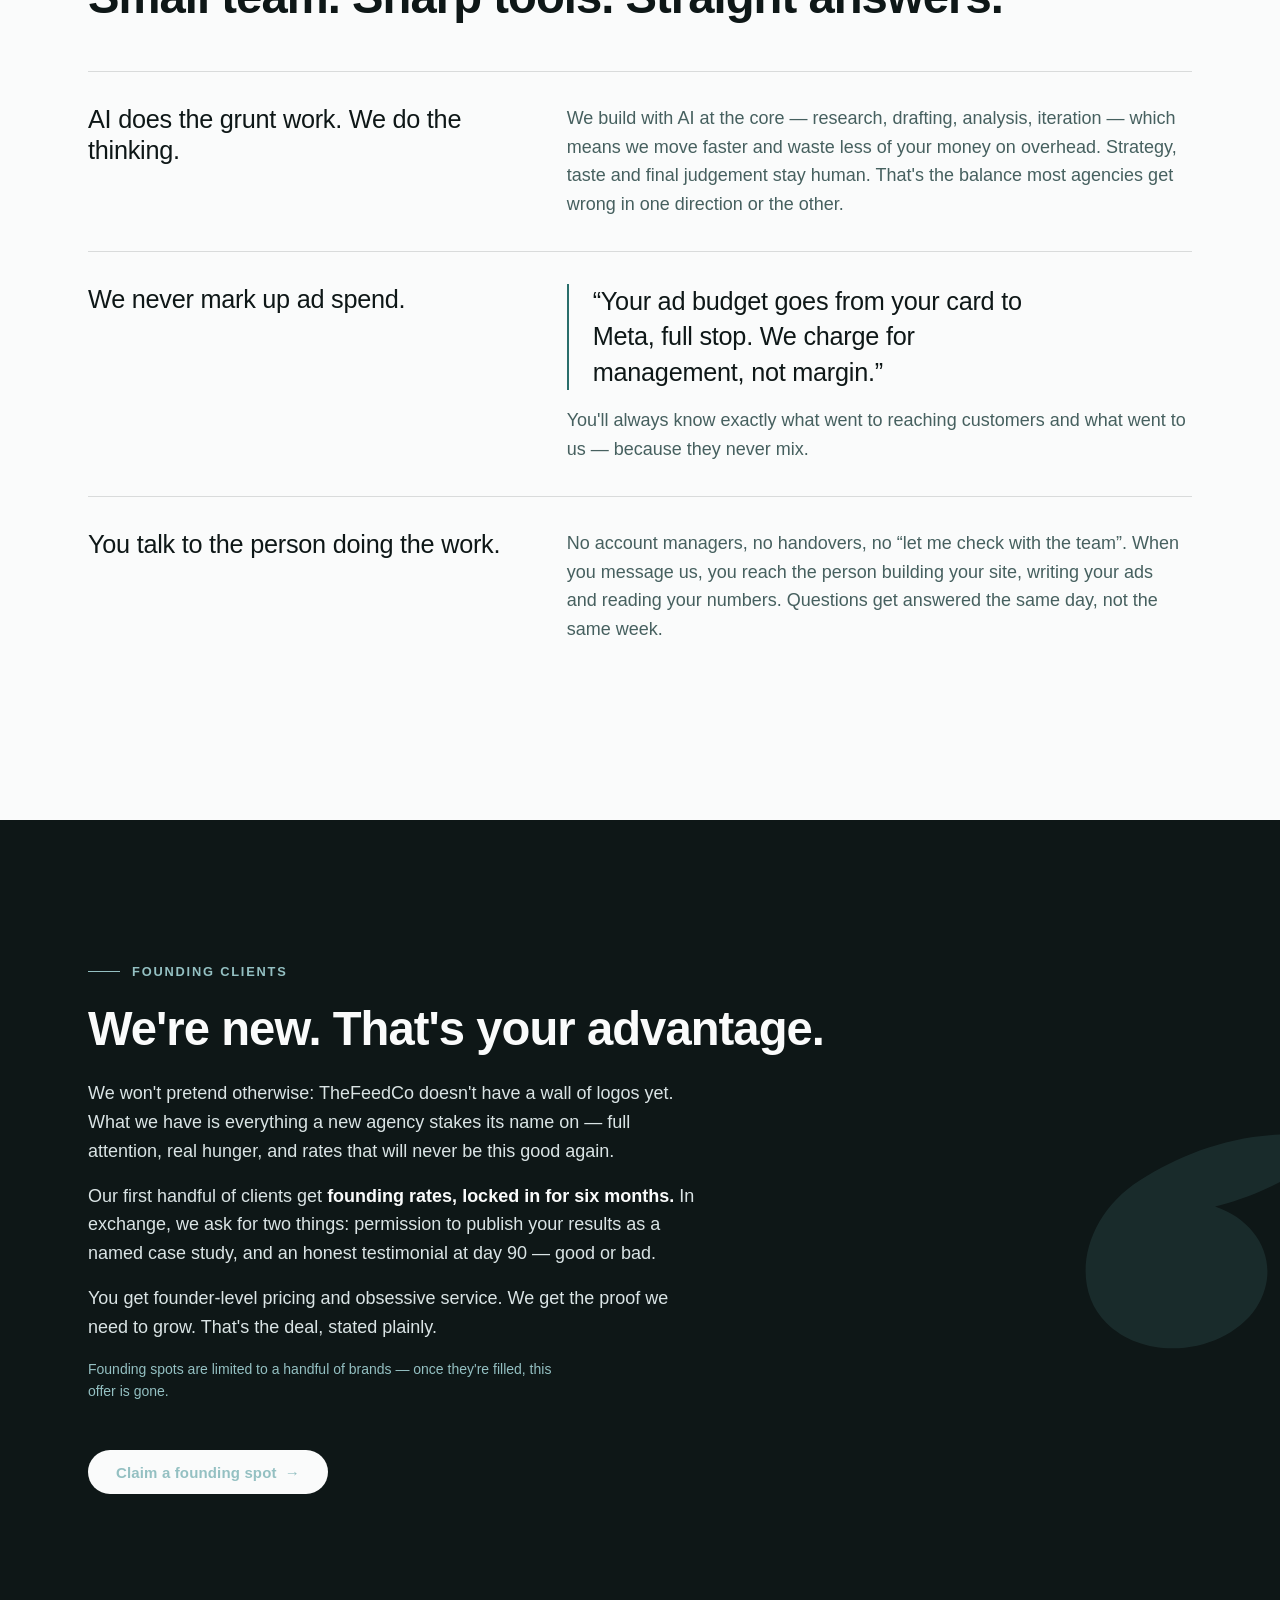
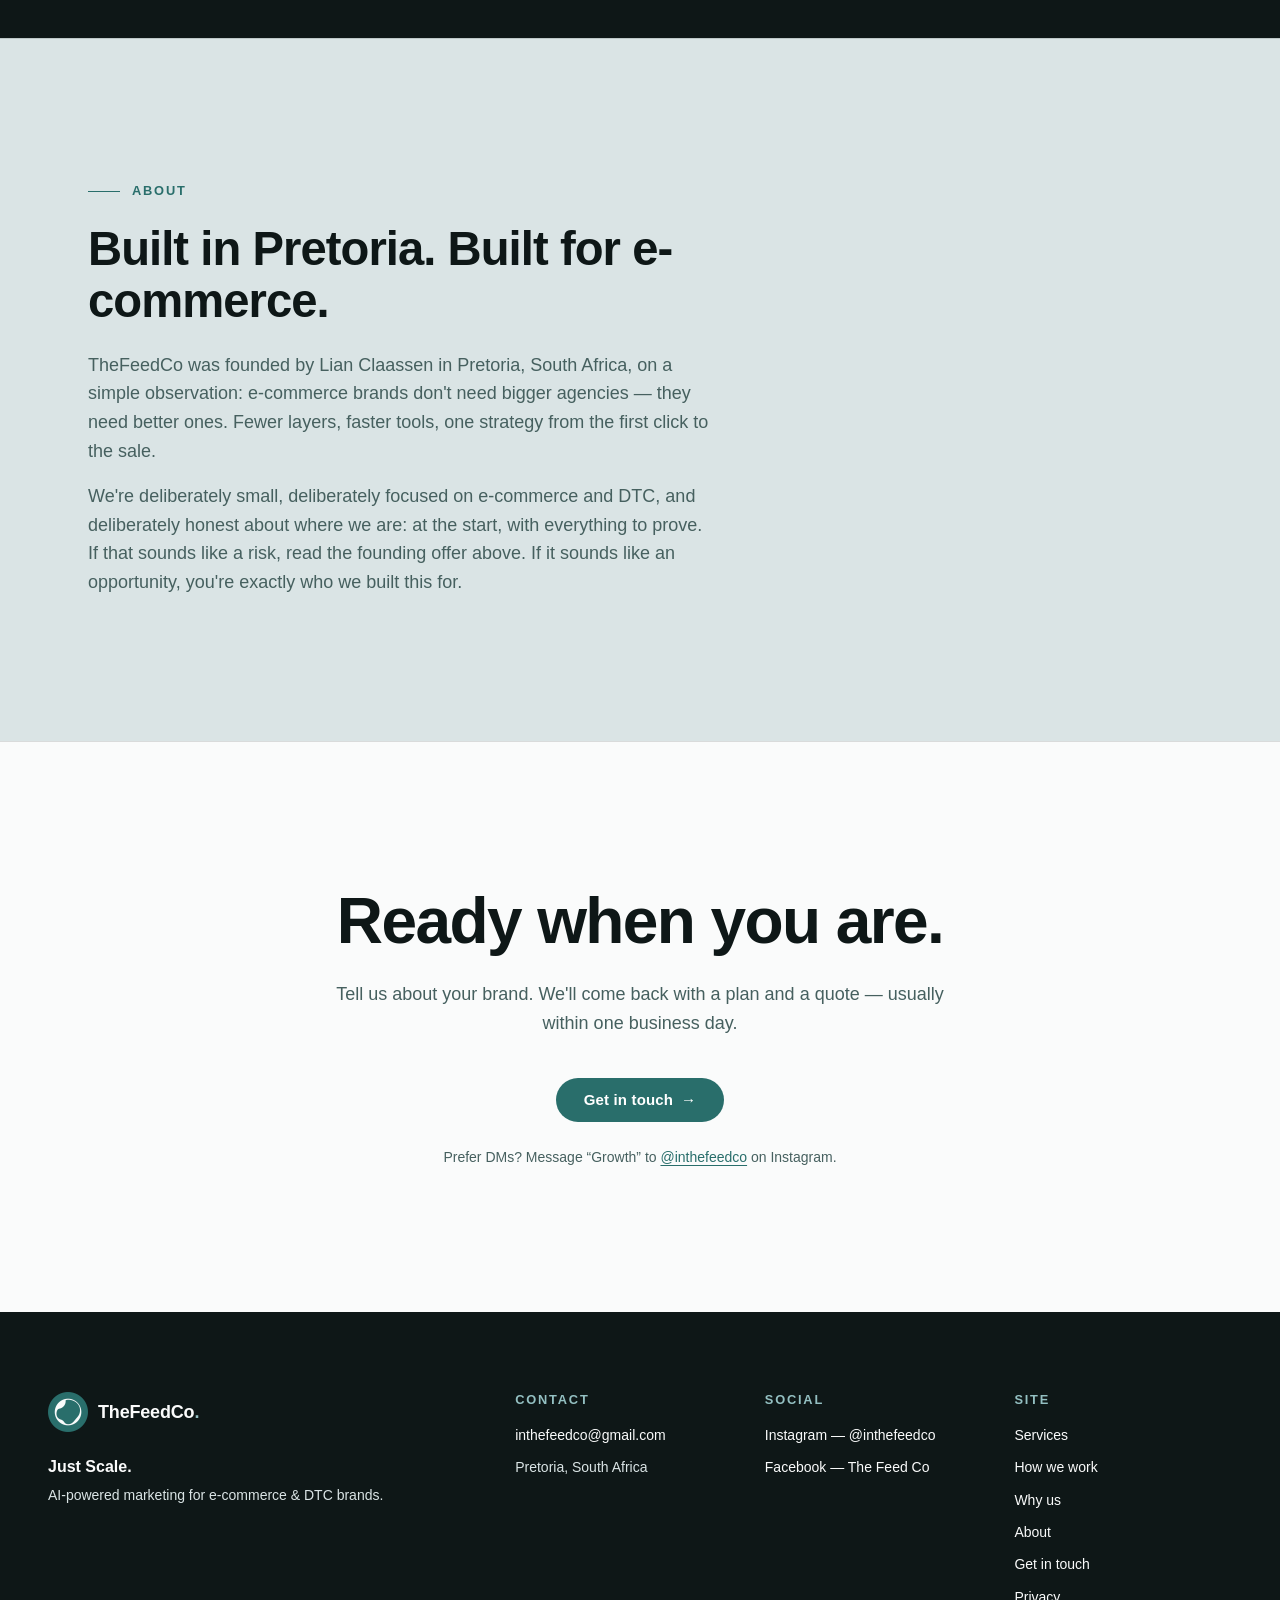
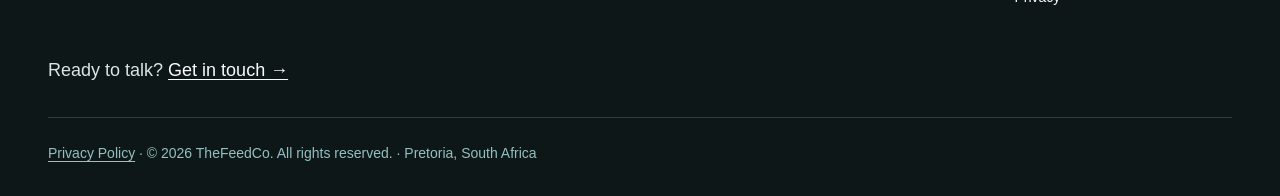
==== commit 2d2179b7: "Lean The Full Funnel card copy into the funnel framing "Website and ads as one funnel… so every clic" ====
--- a/index.html
+++ b/index.html
@@ -159,7 +159,7 @@
               <p class="card-tag">The Flagship</p>
             </div>
             <h3>The Full Funnel</h3>
-            <p class="card-body">Website and ads, built together under one strategy — the way they were always meant to work. We build the site that converts, then run the ads that fill it, and every learning feeds back into both. If you're serious about scaling, this is the one to ask about.</p>
+            <p class="card-body">Website and ads as one funnel, under one strategy — the way they were always meant to work. We build the site that converts, then run the ads that fill it, so every click has somewhere to land and every learning feeds back into both. If you're serious about scaling, this is the one to ask about.</p>
             <ul class="card-list">
               <li>Everything in both</li>
               <li>One strategy, one team</li>
